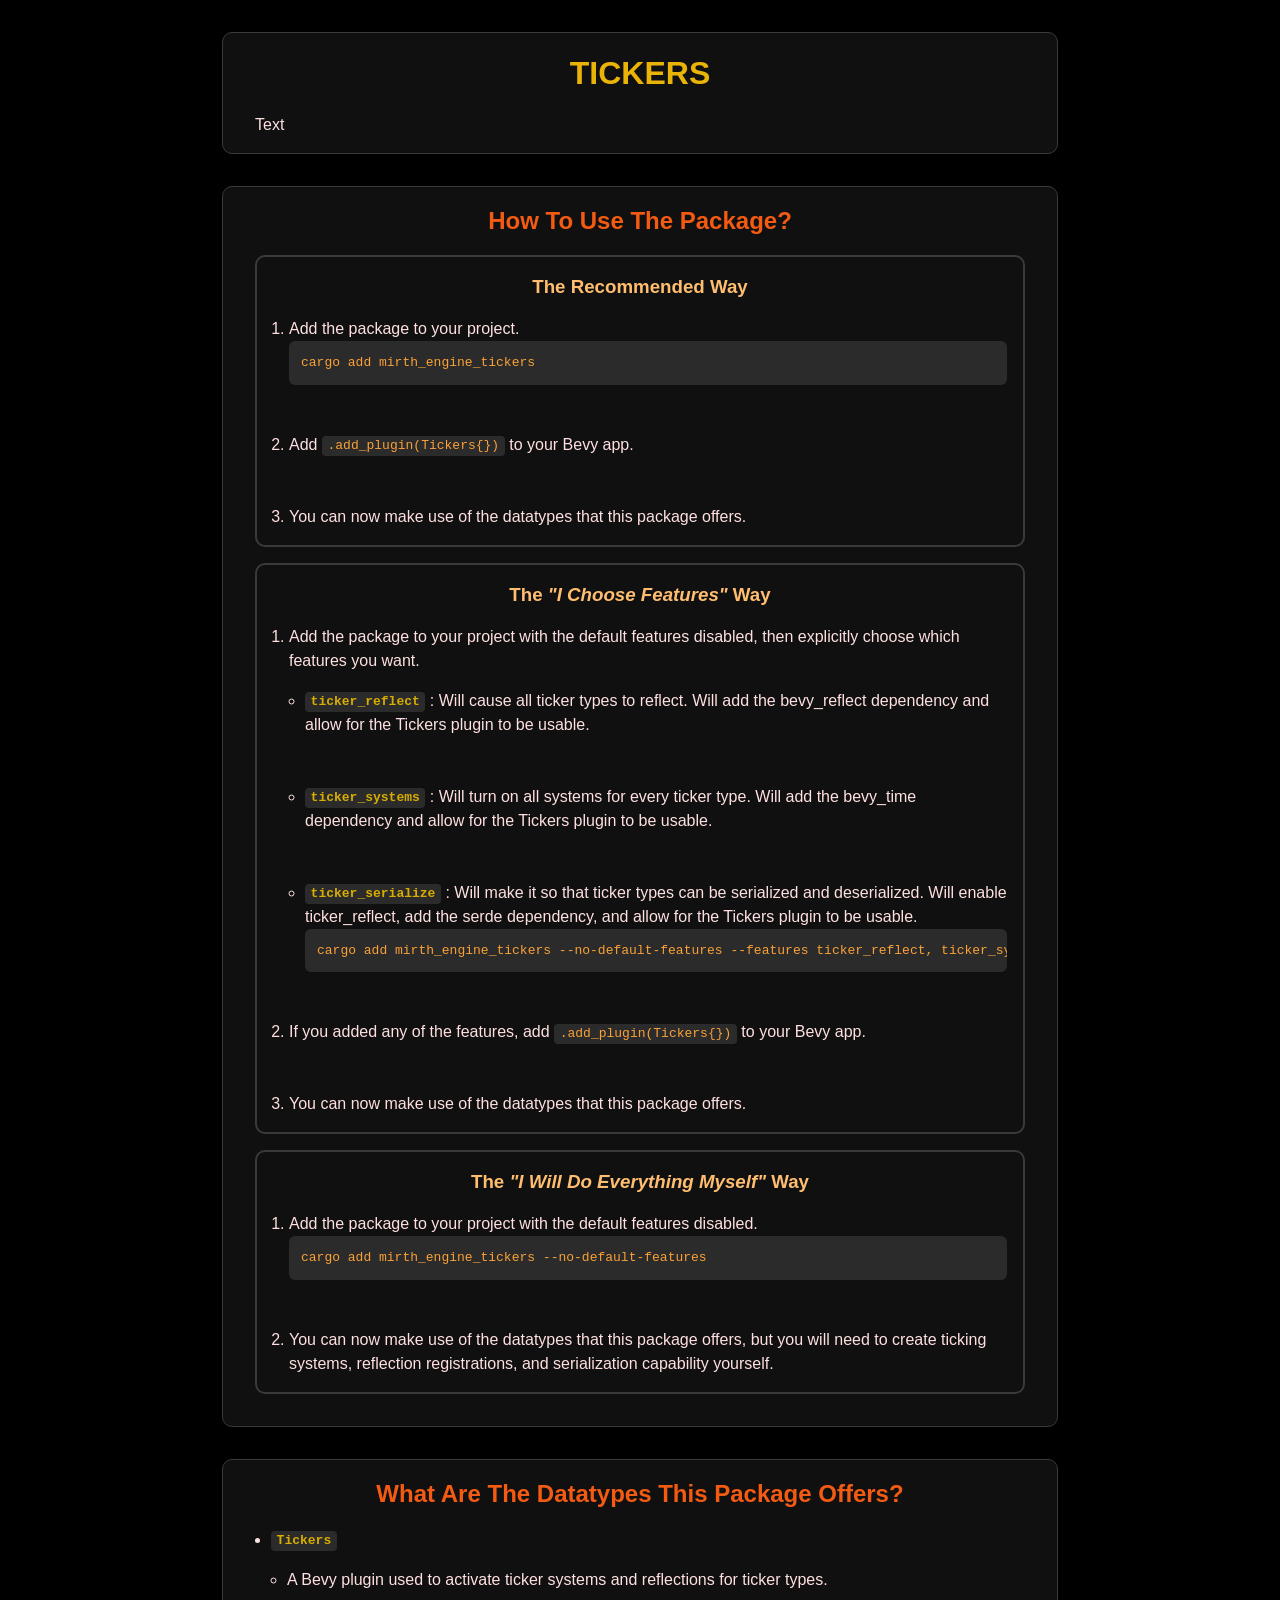
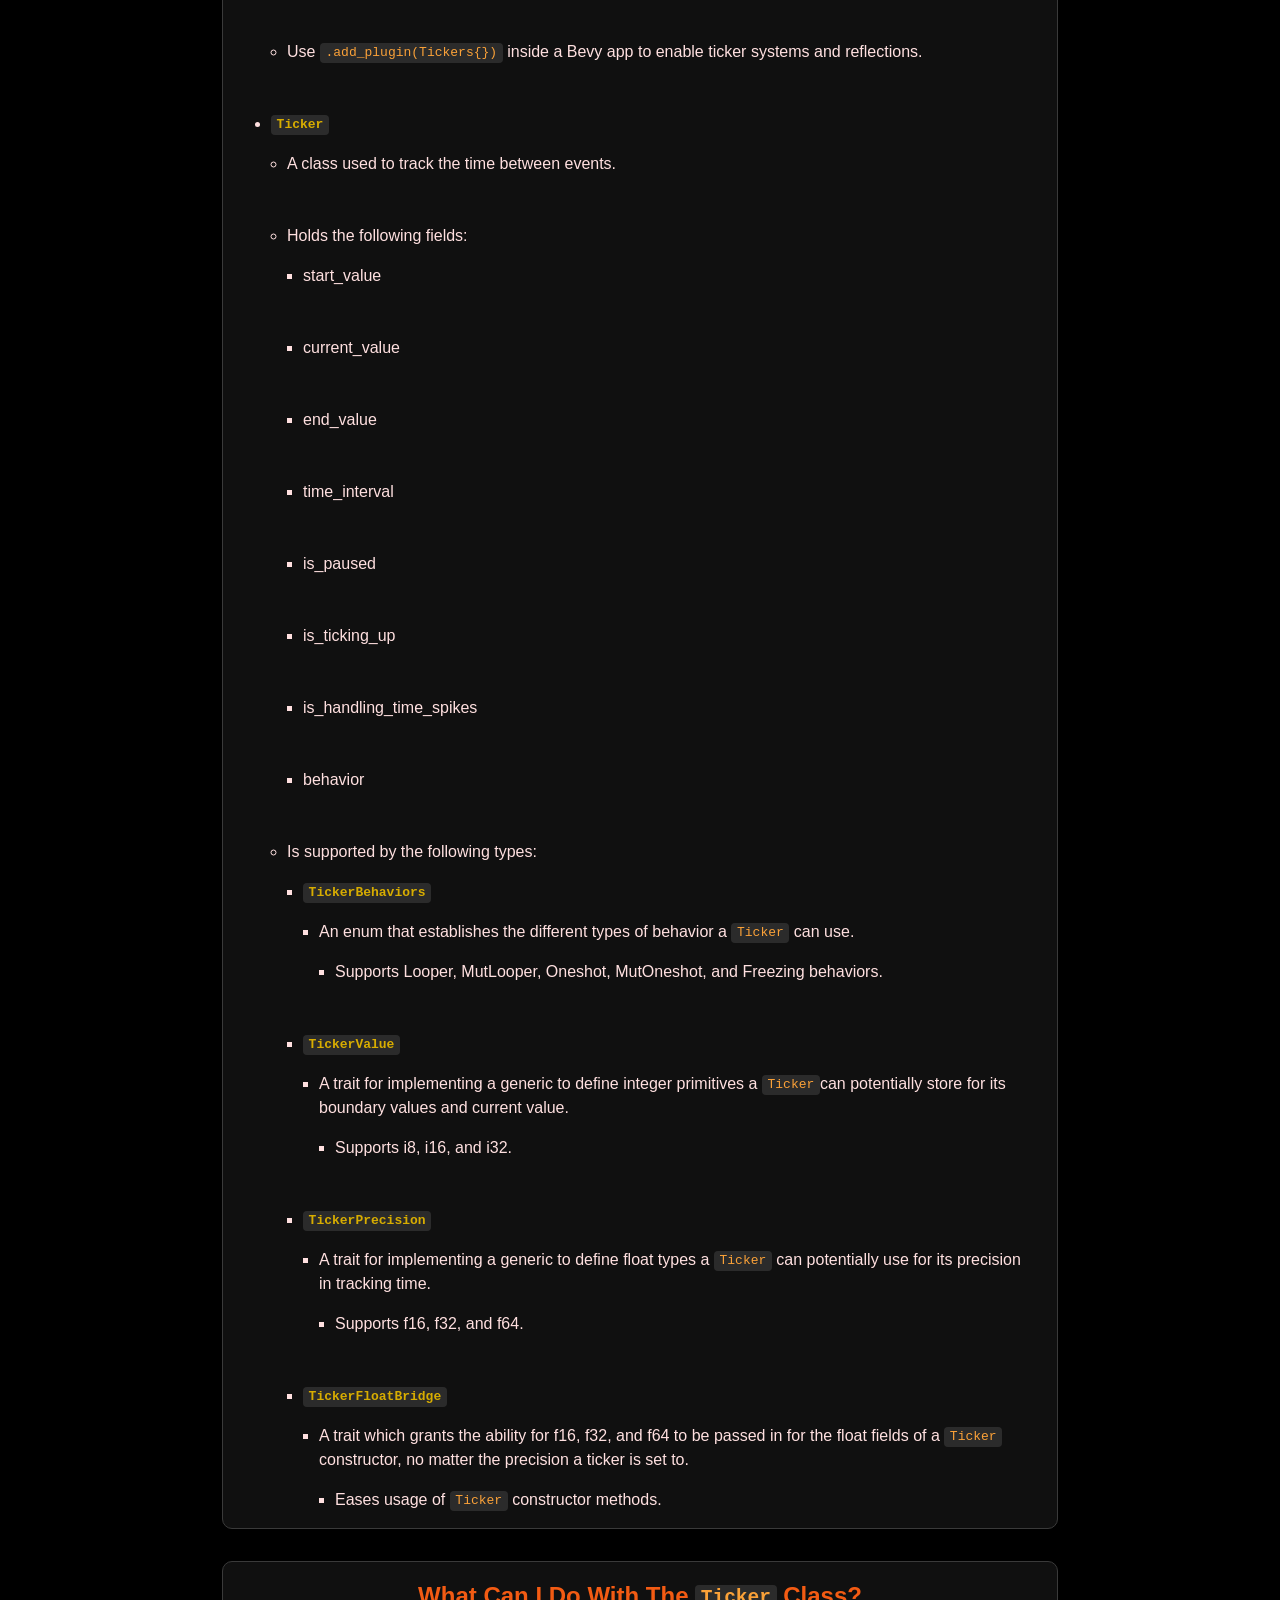
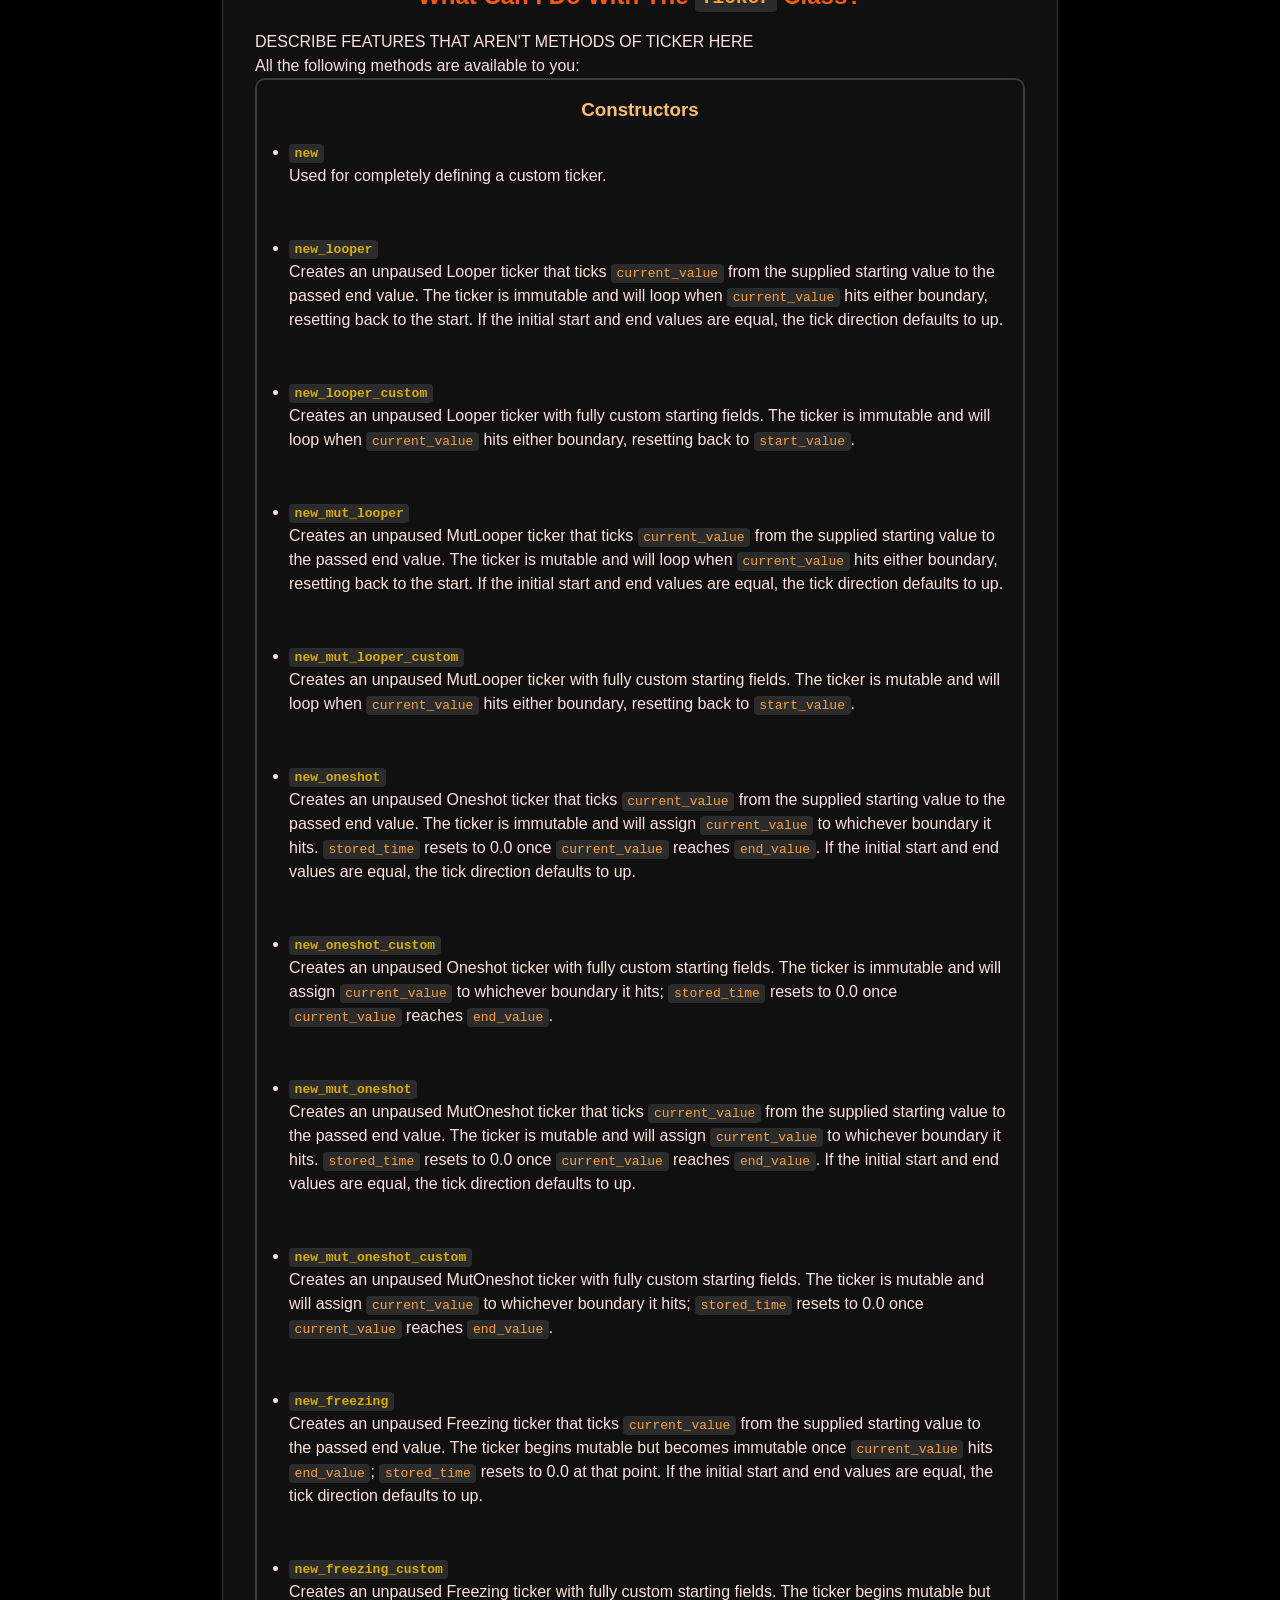
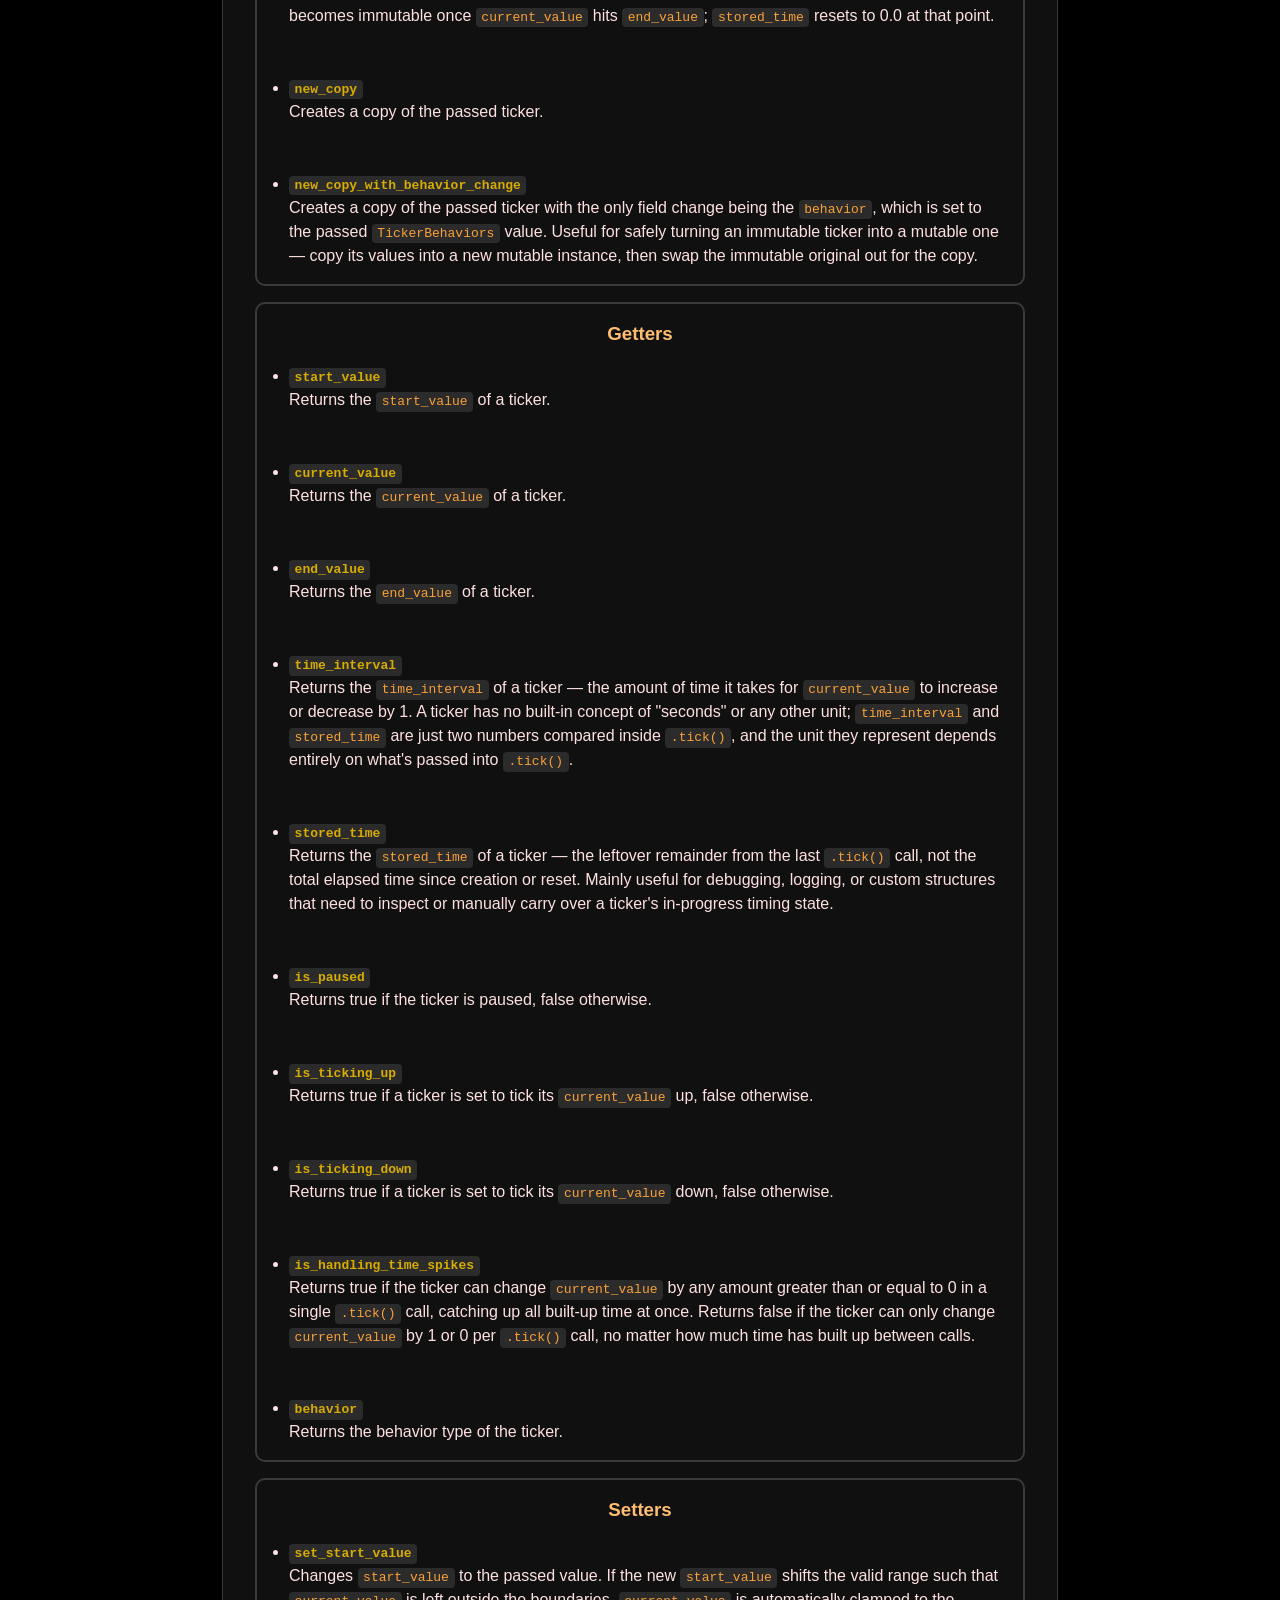
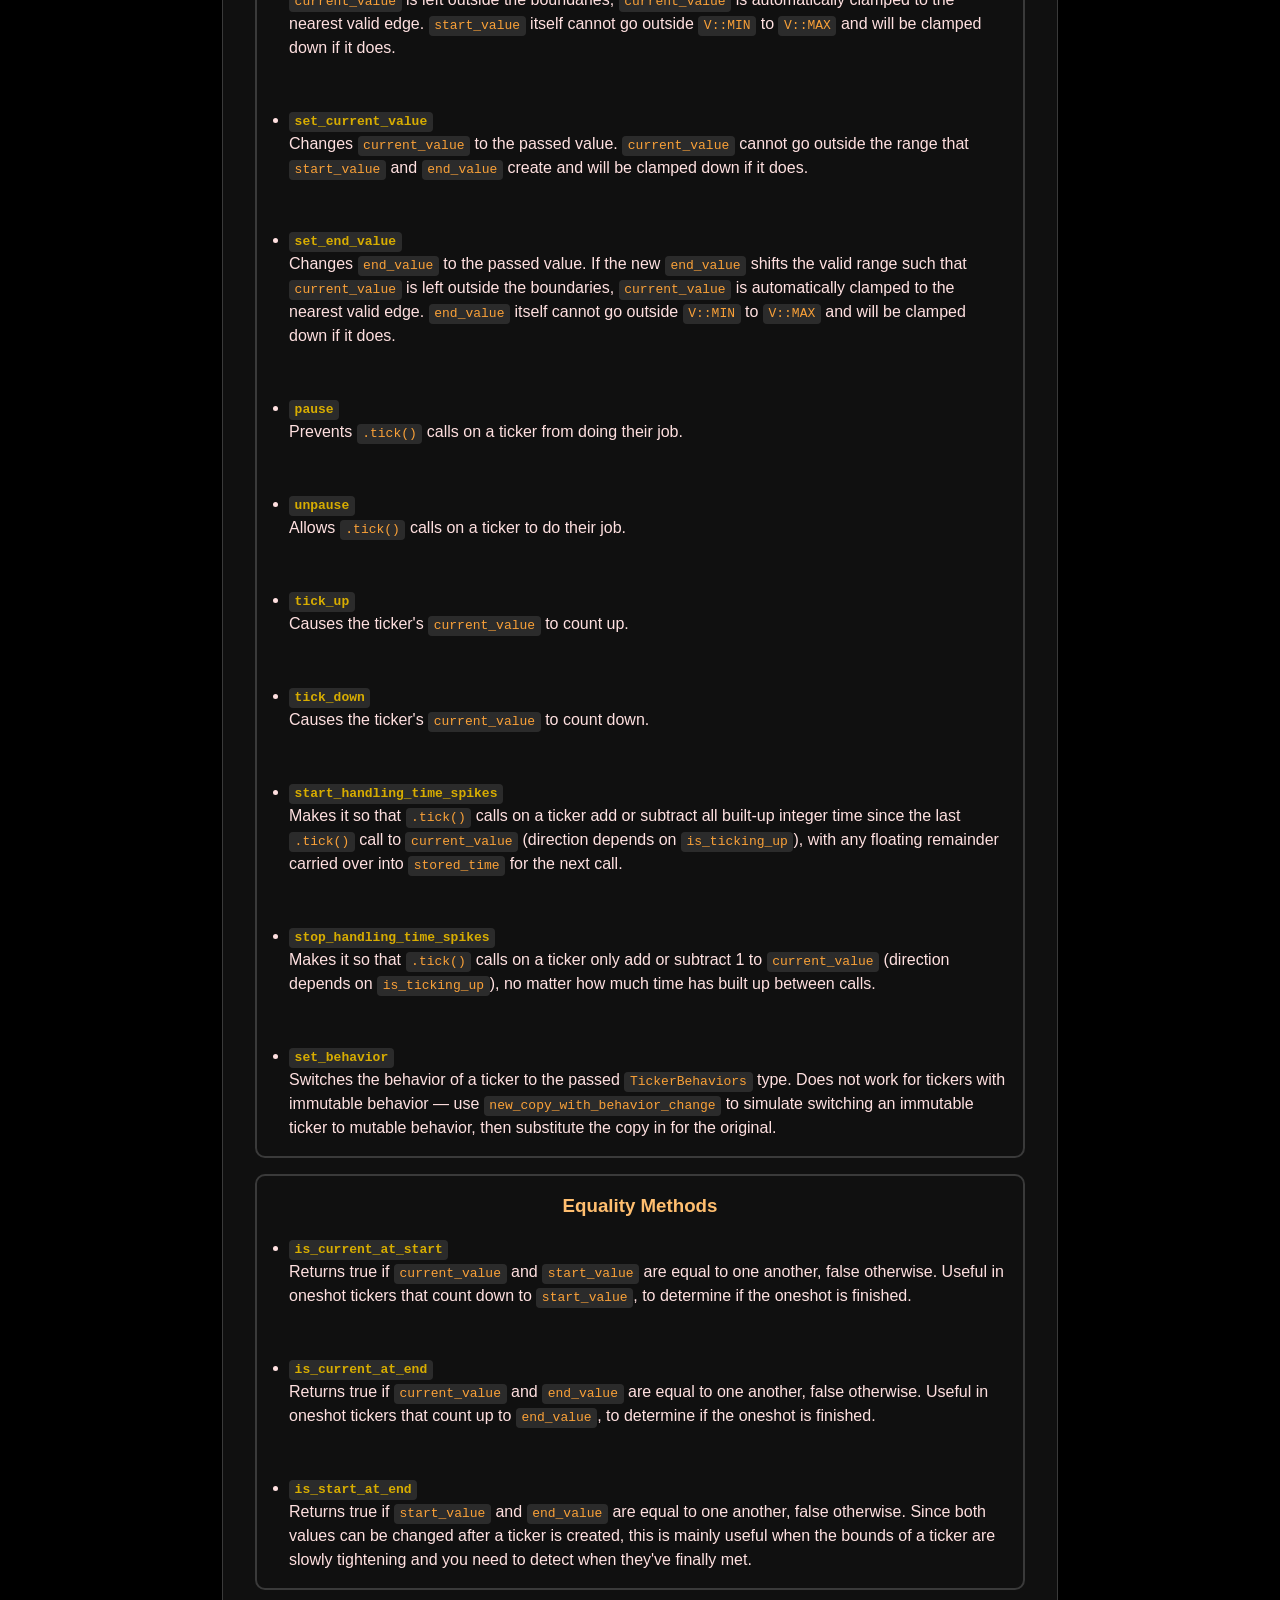
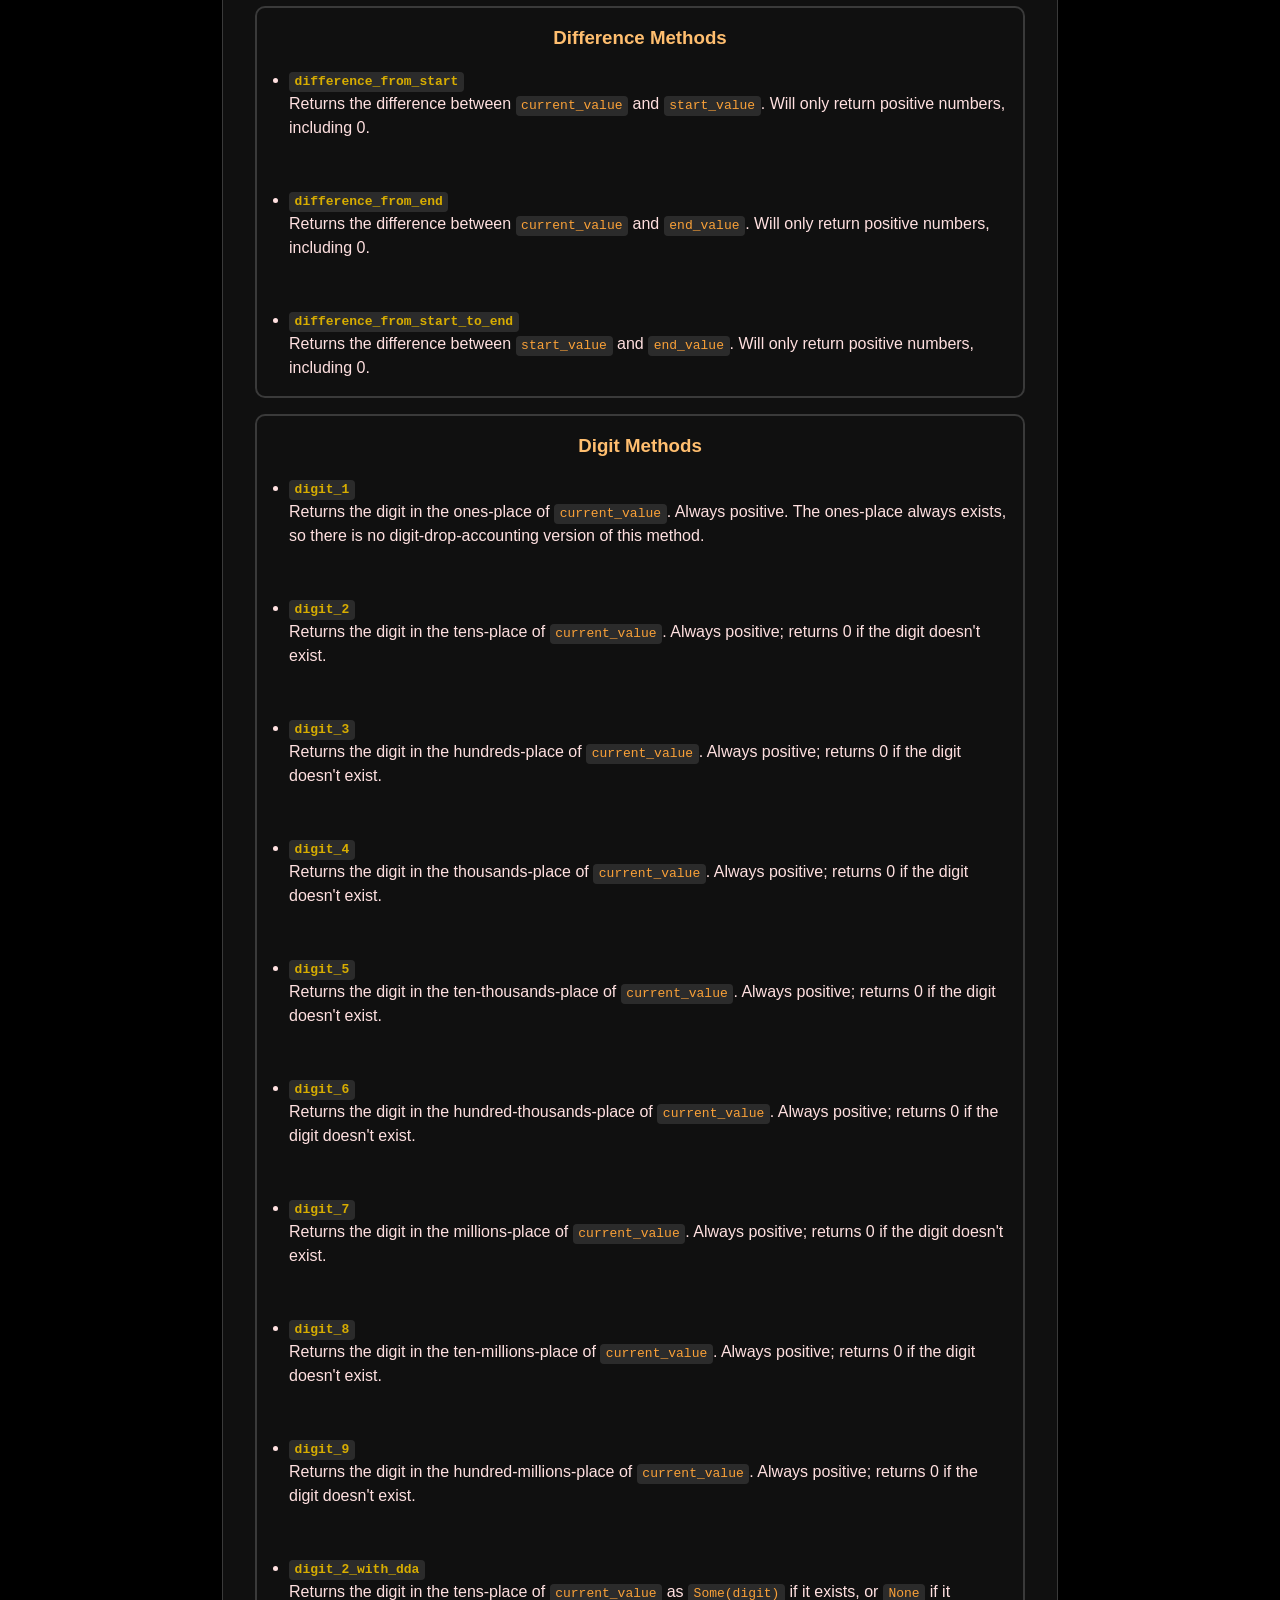
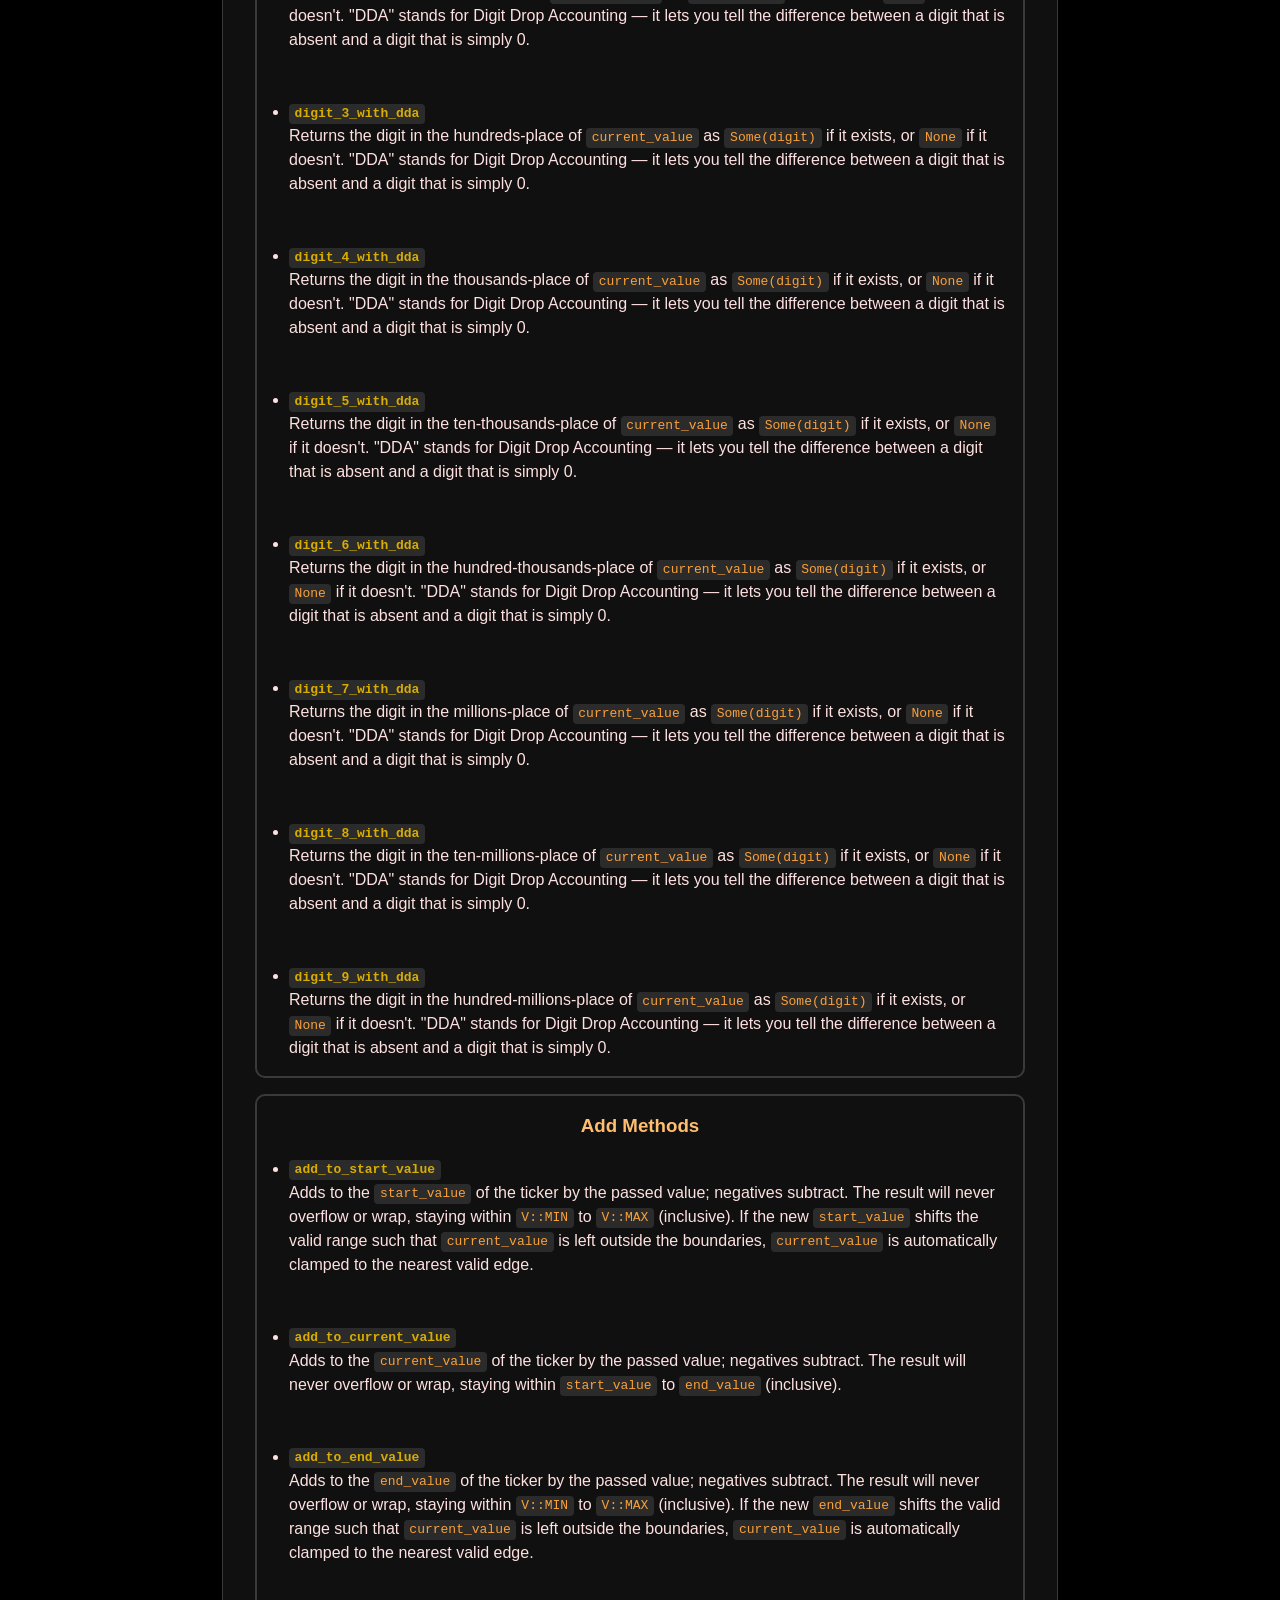
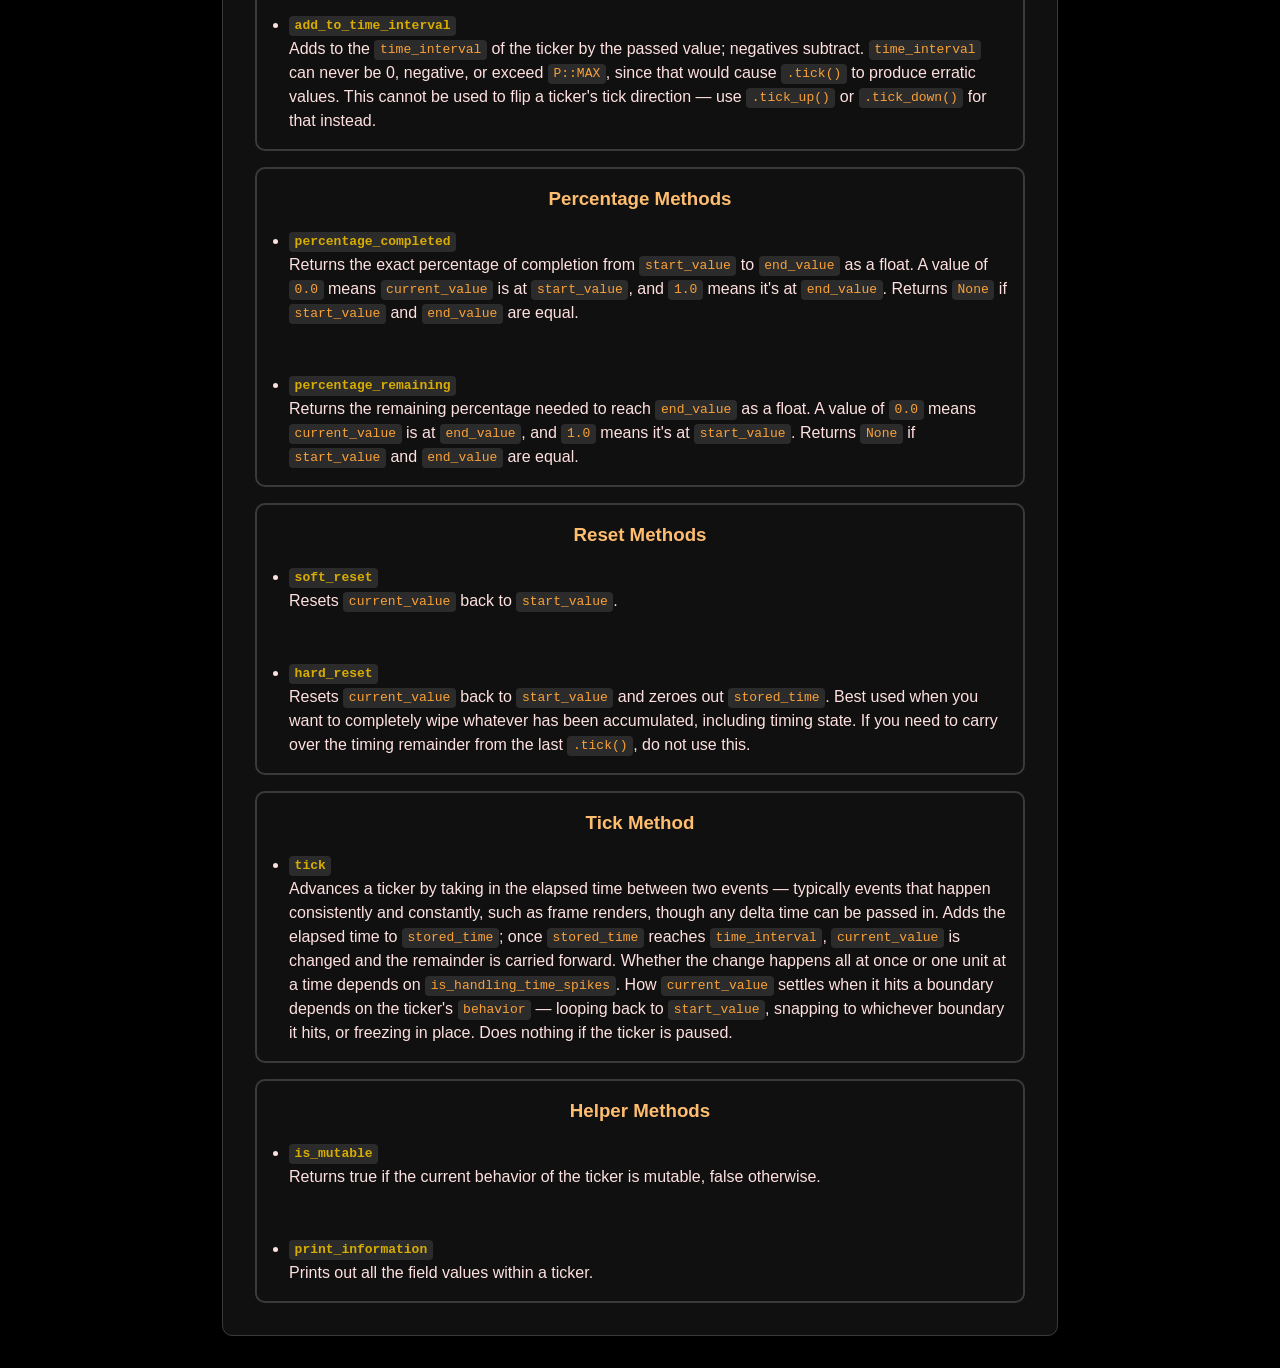
==== docs/readme.html @ 3eee2231 "README Updates" ====
<!DOCTYPE html>
<html lang="en">

    <head>
      <meta charset="UTF-8">
      <title>Tickers</title>
      <link rel="stylesheet" href="readme.css">
    </head>



    <body>

        <!-- ============================================================ -->
        <!-- INTRODUCTION                                                 -->
        <!-- ============================================================ -->
        <div class="block_1">
            <h1>TICKERS</h1>
            <p>Text</p>
        </div>


        <!-- ============================================================ -->
        <!-- HOW TO USE THE PACKAGE                                       -->
        <!-- ============================================================ -->
        <div class="block_1">
          <h2>How To Use The Package?</h2>

          <!-- The Recommended Way -->
          <div class="block_2">
              <h3>The Recommended Way</h3>
              <ol>
                  <li>Add the package to your project.
                    <pre><code>cargo add mirth_engine_tickers</code></pre>
                  </li>
                  <li>Add <code>.add_plugin(Tickers{})</code> to your Bevy app.</li>
                  <li>You can now make use of the datatypes that this package offers.</li>
              </ol>
          </div>

          <!-- The "I Choose Features" Way -->
          <div class="block_2">
              <h3>The <i>"I Choose Features"</i> Way</h3>
              <ol>
                  <li>Add the package to your project with the default features disabled, then explicitly choose which features you want.
                      <ul>
                          <li><code class="list_header">ticker_reflect</code> : Will cause all ticker types to reflect. Will add the bevy_reflect dependency and allow for the Tickers plugin to be usable.</li>
                          <li><code class="list_header">ticker_systems</code> : Will turn on all systems for every ticker type. Will add the bevy_time dependency and allow for the Tickers plugin to be usable.</li>
                          <li>
                              <code class="list_header">ticker_serialize</code> : Will make it so that ticker types can be serialized and deserialized. Will enable ticker_reflect, add the serde dependency, and allow for the Tickers plugin to be usable.
                              <pre><code>cargo add mirth_engine_tickers --no-default-features --features ticker_reflect, ticker_systems, ticker_serialize</code></pre>
                          </li>
                      </ul>
                  </li>
                  <li>If you added any of the features, add <code>.add_plugin(Tickers{})</code> to your Bevy app.</li>
                  <li>You can now make use of the datatypes that this package offers.</li>
              </ol>
          </div>

          <!-- The "I Will Do Everything Myself" Way -->
          <div class="block_2">
              <h3>The <i>"I Will Do Everything Myself"</i> Way</h3>
              <ol>
                  <li>Add the package to your project with the default features disabled.
                      <pre><code>cargo add mirth_engine_tickers --no-default-features</code></pre>
                  </li>
                  <li>You can now make use of the datatypes that this package offers, but you will need to create ticking systems, reflection registrations, and serialization capability yourself.</li>
              </ol>
          </div>

        </div>

        <!-- ============================================================ -->
        <!-- WHAT ARE THE DATATYPES THIS PACKAGE OFFERS?                  -->
        <!-- ============================================================ -->
        <div class="block_1">
          <h2>What Are The Datatypes This Package Offers?</h2>

            <ul>

              <!-- Tickers Plugin -->
              <li>
                  <code class="list_header">Tickers</code>
                  <ul>
                      <li>A Bevy plugin used to activate ticker systems and reflections for ticker types.</li>
                      <li>Use <code>.add_plugin(Tickers{})</code> inside a Bevy app to enable ticker systems and reflections.</li>
                  </ul>
              </li>

              <!-- Ticker Class -->
              <li>
                  <code class="list_header">Ticker</code>
                  <ul>
                      <li>A class used to track the time between events.</li>
                      <li>Holds the following fields:
                          <ul>
                              <li>start_value</li>
                              <li>current_value</li>
                              <li>end_value</li>
                              <li>time_interval</li>
                              <li>is_paused</li>
                              <li>is_ticking_up</li>
                              <li>is_handling_time_spikes</li>
                              <li>behavior</li>
                          </ul>
                      </li>

                      <!-- Types That Support Ticker -->
                      <li>Is supported by the following types:
                          <ul>

                              <!-- TickerBehaviors -->
                              <li>
                                  <code class="list_header">TickerBehaviors</code>
                                  <ul>
                                      <li>An enum that establishes the different types of behavior a <code>Ticker</code> can use.
                                          <ul>
                                              <li>Supports Looper, MutLooper, Oneshot, MutOneshot, and Freezing behaviors.</li>
                                          </ul>
                                      </li>
                                  </ul>
                              </li>

                              <!-- TickerValue -->
                              <li>
                                  <code class="list_header">TickerValue</code>
                                  <ul>
                                      <li>A trait for implementing a generic to define integer primitives a <code>Ticker</code>can potentially store for its boundary values and current value.
                                          <ul>
                                              <li>Supports i8, i16, and i32.</li>
                                          </ul>
                                      </li>
                                  </ul>
                              </li>

                              <!-- TickerPrecision -->
                              <li>
                                  <code class="list_header">TickerPrecision</code>
                                  <ul>
                                      <li>A trait for implementing a generic to define float types a <code>Ticker</code> can potentially use for its precision in tracking time.
                                          <ul>
                                              <li>Supports f16, f32, and f64.</li>
                                          </ul>
                                      </li>
                                  </ul>
                              </li>

                              <!-- TickerFloatBridge -->
                              <li>
                                  <code class="list_header">TickerFloatBridge</code>
                                  <ul>
                                      <li>A trait which grants the ability for f16, f32, and f64 to be passed in for the float fields of a <code>Ticker</code> constructor, no matter the precision a ticker is set to.
                                          <ul>
                                              <li>Eases usage of <code>Ticker</code> constructor methods.</li>
                                          </ul>
                                      </li>
                                  </ul>
                              </li>

                          </ul>
                      </li>
                  </ul>
              </li>
            </ul>
        </div>

        <!-- ============================================================ -->
        <!-- WHAT CAN I DO WITH THE TICKER CLASS?                         -->
        <!-- ============================================================ -->
        <div class="block_1">
            <h2>What Can I Do With The <code>Ticker</code> Class?</h2>
            
            <p>DESCRIBE FEATURES THAT AREN'T METHODS OF TICKER HERE</p>
            
            <p>All the following methods are available to you:</p>

            <!-- Constructors -->
            <div class="block_2">
                <h3>Constructors</h3>
                <ul>
                    <li><code class="list_header">new</code>
                        <p>Used for completely defining a custom ticker.</p>
                    </li>
                    <li><code class="list_header">new_looper</code>
                        <p>Creates an unpaused Looper ticker that ticks <code>current_value</code> from the supplied starting value to the passed end value. The ticker is immutable and will loop when <code>current_value</code> hits either boundary, resetting back to the start. If the initial start and end values are equal, the tick direction defaults to up.</p>
                    </li>
                    <li><code class="list_header">new_looper_custom</code>
                        <p>Creates an unpaused Looper ticker with fully custom starting fields. The ticker is immutable and will loop when <code>current_value</code> hits either boundary, resetting back to <code>start_value</code>.</p>
                    </li>
                    <li><code class="list_header">new_mut_looper</code>
                        <p>Creates an unpaused MutLooper ticker that ticks <code>current_value</code> from the supplied starting value to the passed end value. The ticker is mutable and will loop when <code>current_value</code> hits either boundary, resetting back to the start. If the initial start and end values are equal, the tick direction defaults to up.</p>
                    </li>
                    <li><code class="list_header">new_mut_looper_custom</code>
                        <p>Creates an unpaused MutLooper ticker with fully custom starting fields. The ticker is mutable and will loop when <code>current_value</code> hits either boundary, resetting back to <code>start_value</code>.</p>
                    </li>
                    <li><code class="list_header">new_oneshot</code>
                        <p>Creates an unpaused Oneshot ticker that ticks <code>current_value</code> from the supplied starting value to the passed end value. The ticker is immutable and will assign <code>current_value</code> to whichever boundary it hits. <code>stored_time</code> resets to 0.0 once <code>current_value</code> reaches <code>end_value</code>. If the initial start and end values are equal, the tick direction defaults to up.</p>
                    </li>
                    <li><code class="list_header">new_oneshot_custom</code>
                        <p>Creates an unpaused Oneshot ticker with fully custom starting fields. The ticker is immutable and will assign <code>current_value</code> to whichever boundary it hits; <code>stored_time</code> resets to 0.0 once <code>current_value</code> reaches <code>end_value</code>.</p>
                    </li>
                    <li><code class="list_header">new_mut_oneshot</code>
                        <p>Creates an unpaused MutOneshot ticker that ticks <code>current_value</code> from the supplied starting value to the passed end value. The ticker is mutable and will assign <code>current_value</code> to whichever boundary it hits. <code>stored_time</code> resets to 0.0 once <code>current_value</code> reaches <code>end_value</code>. If the initial start and end values are equal, the tick direction defaults to up.</p>
                    </li>
                    <li><code class="list_header">new_mut_oneshot_custom</code>
                        <p>Creates an unpaused MutOneshot ticker with fully custom starting fields. The ticker is mutable and will assign <code>current_value</code> to whichever boundary it hits; <code>stored_time</code> resets to 0.0 once <code>current_value</code> reaches <code>end_value</code>.</p>
                    </li>
                    <li><code class="list_header">new_freezing</code>
                        <p>Creates an unpaused Freezing ticker that ticks <code>current_value</code> from the supplied starting value to the passed end value. The ticker begins mutable but becomes immutable once <code>current_value</code> hits <code>end_value</code>; <code>stored_time</code> resets to 0.0 at that point. If the initial start and end values are equal, the tick direction defaults to up.</p>
                    </li>
                    <li><code class="list_header">new_freezing_custom</code>
                        <p>Creates an unpaused Freezing ticker with fully custom starting fields. The ticker begins mutable but becomes immutable once <code>current_value</code> hits <code>end_value</code>; <code>stored_time</code> resets to 0.0 at that point.</p>
                    </li>
                    <li><code class="list_header">new_copy</code>
                        <p>Creates a copy of the passed ticker.</p>
                    </li>
                    <li><code class="list_header">new_copy_with_behavior_change</code>
                        <p>Creates a copy of the passed ticker with the only field change being the <code>behavior</code>, which is set to the passed <code>TickerBehaviors</code> value. Useful for safely turning an immutable ticker into a mutable one — copy its values into a new mutable instance, then swap the immutable original out for the copy.</p>
                    </li>
                </ul>
            </div>

            <!-- Getters -->
            <div class="block_2">
                <h3>Getters</h3>
                <ul>
                    <li><code class="list_header">start_value</code>
                        <p>Returns the <code>start_value</code> of a ticker.</p>
                    </li>
                    <li><code class="list_header">current_value</code>
                        <p>Returns the <code>current_value</code> of a ticker.</p>
                    </li>
                    <li><code class="list_header">end_value</code>
                        <p>Returns the <code>end_value</code> of a ticker.</p>
                    </li>
                    <li><code class="list_header">time_interval</code>
                        <p>Returns the <code>time_interval</code> of a ticker — the amount of time it takes for <code>current_value</code> to increase or decrease by 1. A ticker has no built-in concept of "seconds" or any other unit; <code>time_interval</code> and <code>stored_time</code> are just two numbers compared inside <code>.tick()</code>, and the unit they represent depends entirely on what's passed into <code>.tick()</code>.</p>
                    </li>
                    <li><code class="list_header">stored_time</code>
                        <p>Returns the <code>stored_time</code> of a ticker — the leftover remainder from the last <code>.tick()</code> call, not the total elapsed time since creation or reset. Mainly useful for debugging, logging, or custom structures that need to inspect or manually carry over a ticker's in-progress timing state.</p>
                    </li>
                    <li><code class="list_header">is_paused</code>
                        <p>Returns true if the ticker is paused, false otherwise.</p>
                    </li>
                    <li><code class="list_header">is_ticking_up</code>
                        <p>Returns true if a ticker is set to tick its <code>current_value</code> up, false otherwise.</p>
                    </li>
                    <li><code class="list_header">is_ticking_down</code>
                        <p>Returns true if a ticker is set to tick its <code>current_value</code> down, false otherwise.</p>
                    </li>
                    <li><code class="list_header">is_handling_time_spikes</code>
                        <p>Returns true if the ticker can change <code>current_value</code> by any amount greater than or equal to 0 in a single <code>.tick()</code> call, catching up all built-up time at once. Returns false if the ticker can only change <code>current_value</code> by 1 or 0 per <code>.tick()</code> call, no matter how much time has built up between calls.</p>
                    </li>
                    <li><code class="list_header">behavior</code>
                        <p>Returns the behavior type of the ticker.</p>
                    </li>
                </ul>
            </div>

            <!-- Setters -->
            <div class="block_2">
                <h3>Setters</h3>
                <ul>
                    <li><code class="list_header">set_start_value</code>
                        <p>Changes <code>start_value</code> to the passed value. If the new <code>start_value</code> shifts the valid range such that <code>current_value</code> is left outside the boundaries, <code>current_value</code> is automatically clamped to the nearest valid edge. <code>start_value</code> itself cannot go outside <code>V::MIN</code> to <code>V::MAX</code> and will be clamped down if it does.</p>
                    </li>
                    <li><code class="list_header">set_current_value</code>
                        <p>Changes <code>current_value</code> to the passed value. <code>current_value</code> cannot go outside the range that <code>start_value</code> and <code>end_value</code> create and will be clamped down if it does.</p>
                    </li>
                    <li><code class="list_header">set_end_value</code>
                        <p>Changes <code>end_value</code> to the passed value. If the new <code>end_value</code> shifts the valid range such that <code>current_value</code> is left outside the boundaries, <code>current_value</code> is automatically clamped to the nearest valid edge. <code>end_value</code> itself cannot go outside <code>V::MIN</code> to <code>V::MAX</code> and will be clamped down if it does.</p>
                    </li>
                    <li><code class="list_header">pause</code>
                        <p>Prevents <code>.tick()</code> calls on a ticker from doing their job.</p>
                    </li>
                    <li><code class="list_header">unpause</code>
                        <p>Allows <code>.tick()</code> calls on a ticker to do their job.</p>
                    </li>
                    <li><code class="list_header">tick_up</code>
                        <p>Causes the ticker's <code>current_value</code> to count up.</p>
                    </li>
                    <li><code class="list_header">tick_down</code>
                        <p>Causes the ticker's <code>current_value</code> to count down.</p>
                    </li>
                    <li><code class="list_header">start_handling_time_spikes</code>
                        <p>Makes it so that <code>.tick()</code> calls on a ticker add or subtract all built-up integer time since the last <code>.tick()</code> call to <code>current_value</code> (direction depends on <code>is_ticking_up</code>), with any floating remainder carried over into <code>stored_time</code> for the next call.</p>
                    </li>
                    <li><code class="list_header">stop_handling_time_spikes</code>
                        <p>Makes it so that <code>.tick()</code> calls on a ticker only add or subtract 1 to <code>current_value</code> (direction depends on <code>is_ticking_up</code>), no matter how much time has built up between calls.</p>
                    </li>
                    <li><code class="list_header">set_behavior</code>
                        <p>Switches the behavior of a ticker to the passed <code>TickerBehaviors</code> type. Does not work for tickers with immutable behavior — use <code>new_copy_with_behavior_change</code> to simulate switching an immutable ticker to mutable behavior, then substitute the copy in for the original.</p>
                    </li>
                </ul>
            </div>

            <!-- Equality Methods -->
            <div class="block_2">
                <h3>Equality Methods</h3>
                <ul>
                    <li><code class="list_header">is_current_at_start</code>
                        <p>Returns true if <code>current_value</code> and <code>start_value</code> are equal to one another, false otherwise. Useful in oneshot tickers that count down to <code>start_value</code>, to determine if the oneshot is finished.</p>
                    </li>
                    <li><code class="list_header">is_current_at_end</code>
                        <p>Returns true if <code>current_value</code> and <code>end_value</code> are equal to one another, false otherwise. Useful in oneshot tickers that count up to <code>end_value</code>, to determine if the oneshot is finished.</p>
                    </li>
                    <li><code class="list_header">is_start_at_end</code>
                        <p>Returns true if <code>start_value</code> and <code>end_value</code> are equal to one another, false otherwise. Since both values can be changed after a ticker is created, this is mainly useful when the bounds of a ticker are slowly tightening and you need to detect when they've finally met.</p>
                    </li>
                </ul>
            </div>

            <!-- Difference Methods -->
            <div class="block_2">
                <h3>Difference Methods</h3>
                <ul>
                    <li><code class="list_header">difference_from_start</code>
                        <p>Returns the difference between <code>current_value</code> and <code>start_value</code>. Will only return positive numbers, including 0.</p>
                    </li>
                    <li><code class="list_header">difference_from_end</code>
                        <p>Returns the difference between <code>current_value</code> and <code>end_value</code>. Will only return positive numbers, including 0.</p>
                    </li>
                    <li><code class="list_header">difference_from_start_to_end</code>
                        <p>Returns the difference between <code>start_value</code> and <code>end_value</code>. Will only return positive numbers, including 0.</p>
                    </li>
                </ul>
            </div>

            <!-- Digit Methods -->
            <div class="block_2">
                <h3>Digit Methods</h3>
                <ul>
                    <li><code class="list_header">digit_1</code>
                        <p>Returns the digit in the ones-place of <code>current_value</code>. Always positive. The ones-place always exists, so there is no digit-drop-accounting version of this method.</p>
                    </li>
                    <li><code class="list_header">digit_2</code>
                        <p>Returns the digit in the tens-place of <code>current_value</code>. Always positive; returns 0 if the digit doesn't exist.</p>
                    </li>
                    <li><code class="list_header">digit_3</code>
                        <p>Returns the digit in the hundreds-place of <code>current_value</code>. Always positive; returns 0 if the digit doesn't exist.</p>
                    </li>
                    <li><code class="list_header">digit_4</code>
                        <p>Returns the digit in the thousands-place of <code>current_value</code>. Always positive; returns 0 if the digit doesn't exist.</p>
                    </li>
                    <li><code class="list_header">digit_5</code>
                        <p>Returns the digit in the ten-thousands-place of <code>current_value</code>. Always positive; returns 0 if the digit doesn't exist.</p>
                    </li>
                    <li><code class="list_header">digit_6</code>
                        <p>Returns the digit in the hundred-thousands-place of <code>current_value</code>. Always positive; returns 0 if the digit doesn't exist.</p>
                    </li>
                    <li><code class="list_header">digit_7</code>
                        <p>Returns the digit in the millions-place of <code>current_value</code>. Always positive; returns 0 if the digit doesn't exist.</p>
                    </li>
                    <li><code class="list_header">digit_8</code>
                        <p>Returns the digit in the ten-millions-place of <code>current_value</code>. Always positive; returns 0 if the digit doesn't exist.</p>
                    </li>
                    <li><code class="list_header">digit_9</code>
                        <p>Returns the digit in the hundred-millions-place of <code>current_value</code>. Always positive; returns 0 if the digit doesn't exist.</p>
                    </li>
                    <li><code class="list_header">digit_2_with_dda</code>
                        <p>Returns the digit in the tens-place of <code>current_value</code> as <code>Some(digit)</code> if it exists, or <code>None</code> if it doesn't. "DDA" stands for Digit Drop Accounting — it lets you tell the difference between a digit that is absent and a digit that is simply 0.</p>
                    </li>
                    <li><code class="list_header">digit_3_with_dda</code>
                        <p>Returns the digit in the hundreds-place of <code>current_value</code> as <code>Some(digit)</code> if it exists, or <code>None</code> if it doesn't. "DDA" stands for Digit Drop Accounting — it lets you tell the difference between a digit that is absent and a digit that is simply 0.</p>
                    </li>
                    <li><code class="list_header">digit_4_with_dda</code>
                        <p>Returns the digit in the thousands-place of <code>current_value</code> as <code>Some(digit)</code> if it exists, or <code>None</code> if it doesn't. "DDA" stands for Digit Drop Accounting — it lets you tell the difference between a digit that is absent and a digit that is simply 0.</p>
                    </li>
                    <li><code class="list_header">digit_5_with_dda</code>
                        <p>Returns the digit in the ten-thousands-place of <code>current_value</code> as <code>Some(digit)</code> if it exists, or <code>None</code> if it doesn't. "DDA" stands for Digit Drop Accounting — it lets you tell the difference between a digit that is absent and a digit that is simply 0.</p>
                    </li>
                    <li><code class="list_header">digit_6_with_dda</code>
                        <p>Returns the digit in the hundred-thousands-place of <code>current_value</code> as <code>Some(digit)</code> if it exists, or <code>None</code> if it doesn't. "DDA" stands for Digit Drop Accounting — it lets you tell the difference between a digit that is absent and a digit that is simply 0.</p>
                    </li>
                    <li><code class="list_header">digit_7_with_dda</code>
                        <p>Returns the digit in the millions-place of <code>current_value</code> as <code>Some(digit)</code> if it exists, or <code>None</code> if it doesn't. "DDA" stands for Digit Drop Accounting — it lets you tell the difference between a digit that is absent and a digit that is simply 0.</p>
                    </li>
                    <li><code class="list_header">digit_8_with_dda</code>
                        <p>Returns the digit in the ten-millions-place of <code>current_value</code> as <code>Some(digit)</code> if it exists, or <code>None</code> if it doesn't. "DDA" stands for Digit Drop Accounting — it lets you tell the difference between a digit that is absent and a digit that is simply 0.</p>
                    </li>
                    <li><code class="list_header">digit_9_with_dda</code>
                        <p>Returns the digit in the hundred-millions-place of <code>current_value</code> as <code>Some(digit)</code> if it exists, or <code>None</code> if it doesn't. "DDA" stands for Digit Drop Accounting — it lets you tell the difference between a digit that is absent and a digit that is simply 0.</p>
                    </li>
                </ul>
            </div>

            <!-- Add Methods -->
            <div class="block_2">
                <h3>Add Methods</h3>
                <ul>
                    <li><code class="list_header">add_to_start_value</code>
                        <p>Adds to the <code>start_value</code> of the ticker by the passed value; negatives subtract. The result will never overflow or wrap, staying within <code>V::MIN</code> to <code>V::MAX</code> (inclusive). If the new <code>start_value</code> shifts the valid range such that <code>current_value</code> is left outside the boundaries, <code>current_value</code> is automatically clamped to the nearest valid edge.</p>
                    </li>
                    <li><code class="list_header">add_to_current_value</code>
                        <p>Adds to the <code>current_value</code> of the ticker by the passed value; negatives subtract. The result will never overflow or wrap, staying within <code>start_value</code> to <code>end_value</code> (inclusive).</p>
                    </li>
                    <li><code class="list_header">add_to_end_value</code>
                        <p>Adds to the <code>end_value</code> of the ticker by the passed value; negatives subtract. The result will never overflow or wrap, staying within <code>V::MIN</code> to <code>V::MAX</code> (inclusive). If the new <code>end_value</code> shifts the valid range such that <code>current_value</code> is left outside the boundaries, <code>current_value</code> is automatically clamped to the nearest valid edge.</p>
                    </li>
                    <li><code class="list_header">add_to_time_interval</code>
                        <p>Adds to the <code>time_interval</code> of the ticker by the passed value; negatives subtract. <code>time_interval</code> can never be 0, negative, or exceed <code>P::MAX</code>, since that would cause <code>.tick()</code> to produce erratic values. This cannot be used to flip a ticker's tick direction — use <code>.tick_up()</code> or <code>.tick_down()</code> for that instead.</p>
                    </li>
                </ul>
            </div>

            <!-- Percentage Methods -->
            <div class="block_2">
                <h3>Percentage Methods</h3>
                <ul>
                    <li><code class="list_header">percentage_completed</code>
                        <p>Returns the exact percentage of completion from <code>start_value</code> to <code>end_value</code> as a float. A value of <code>0.0</code> means <code>current_value</code> is at <code>start_value</code>, and <code>1.0</code> means it's at <code>end_value</code>. Returns <code>None</code> if <code>start_value</code> and <code>end_value</code> are equal.</p>
                    </li>
                    <li><code class="list_header">percentage_remaining</code>
                        <p>Returns the remaining percentage needed to reach <code>end_value</code> as a float. A value of <code>0.0</code> means <code>current_value</code> is at <code>end_value</code>, and <code>1.0</code> means it's at <code>start_value</code>. Returns <code>None</code> if <code>start_value</code> and <code>end_value</code> are equal.</p>
                    </li>
                </ul>
            </div>

            <!-- Reset Methods -->
            <div class="block_2">
                <h3>Reset Methods</h3>
                <ul>
                    <li><code class="list_header">soft_reset</code>
                        <p>Resets <code>current_value</code> back to <code>start_value</code>.</p>
                    </li>
                    <li><code class="list_header">hard_reset</code>
                        <p>Resets <code>current_value</code> back to <code>start_value</code> and zeroes out <code>stored_time</code>. Best used when you want to completely wipe whatever has been accumulated, including timing state. If you need to carry over the timing remainder from the last <code>.tick()</code>, do not use this.</p>
                    </li>
                </ul>
            </div>

            <!-- Tick Method -->
            <div class="block_2">
                <h3>Tick Method</h3>
                <ul>
                    <li><code class="list_header">tick</code>
                        <p>Advances a ticker by taking in the elapsed time between two events — typically events that happen consistently and constantly, such as frame renders, though any delta time can be passed in. Adds the elapsed time to <code>stored_time</code>; once <code>stored_time</code> reaches <code>time_interval</code>, <code>current_value</code> is changed and the remainder is carried forward. Whether the change happens all at once or one unit at a time depends on <code>is_handling_time_spikes</code>. How <code>current_value</code> settles when it hits a boundary depends on the ticker's <code>behavior</code> — looping back to <code>start_value</code>, snapping to whichever boundary it hits, or freezing in place. Does nothing if the ticker is paused.</p>
                    </li>
                </ul>
            </div>

            <!-- Helper Methods -->
            <div class="block_2">
                <h3>Helper Methods</h3>
                <ul>
                    <li><code class="list_header">is_mutable</code>
                        <p>Returns true if the current behavior of the ticker is mutable, false otherwise.</p>
                    </li>
                    <li><code class="list_header">print_information</code>
                        <p>Prints out all the field values within a ticker.</p>
                    </li>
                </ul>
            </div>

        </div>
    </body>
</html>
---- docs/readme.css ----
* {
    padding: 0;
    margin: 0 auto;
}

/* ================================================================ */
/* BASE PAGE STYLES                                                 */
/* ================================================================ */
body {
    background-color: #000000;
    color: #FFE0E0;
    font-family: sans-serif;
    line-height: 1.5;
    max-width: 900px;
}



/* ================================================================ */
/* HEADINGS                                                         */
/* ================================================================ */
h1, h2, h3, h4, h5, h6 {
    text-align: center;
    margin-bottom: 1rem;
}

h1 {
    color: #EAB308;
}

h2 {
    color: #F35B13;
}

h3 {
    color: #FFBE6F;
}

h4 {
    color: #FFFFFF;
}



/* ================================================================ */
/* BLOCKS (Used to group headings with their related content.)      */
/* ================================================================ */
.block_1 {
    background-color: #101010;
    margin: 2rem;
    padding-top: 1rem;
    padding-bottom: 1rem;
    padding-left: 2rem;
    padding-right: 2rem;
    border: 1px solid #3a3a3a;
    border-radius: 10px;
}

.block_2 {
    margin-bottom: 1rem;
    padding: 1rem;
    border: 2px solid #3a3a3a;
    border-radius: 10px;
}

.block_3 {
    margin-bottom: 1rem;
    padding: 1rem;
    border: 2px solid #3a3a3a;
    border-radius: 10px;
}

.block_4 {
    margin-bottom: 1rem;
    padding: 1rem;
    border: 2px solid #3a3a3a;
    border-radius: 10px;
}



/* ================================================================ */
/* CODE + COMMAND BLOCKS                                            */
/* ================================================================ */
code {
    background-color: #2b2b2b;
    color: #faa138;
    padding: 0.15rem 0.35rem;
    border-radius: 4px;
    font-family: monospace;
}

pre {
    background-color: #2b2b2b;
    padding: 0.75rem;
    border-radius: 6px;
    overflow-x: auto;
}

/* Avoid double-styling code blocks nested inside <pre> */
pre code {
    background: none;
    padding: 0;
}



/* ================================================================ */
/* LISTS                                                            */
/* ================================================================ */
ul, ol {
    padding-left: 1rem;
}

li {
    margin-top: 1rem;
    margin-bottom: 3rem;
}

li:last-child {
    margin-bottom: 0;
}

.list_header {
    font-weight: bold;
    color: #d8ad00;
    margin-bottom: 0.5rem;
}
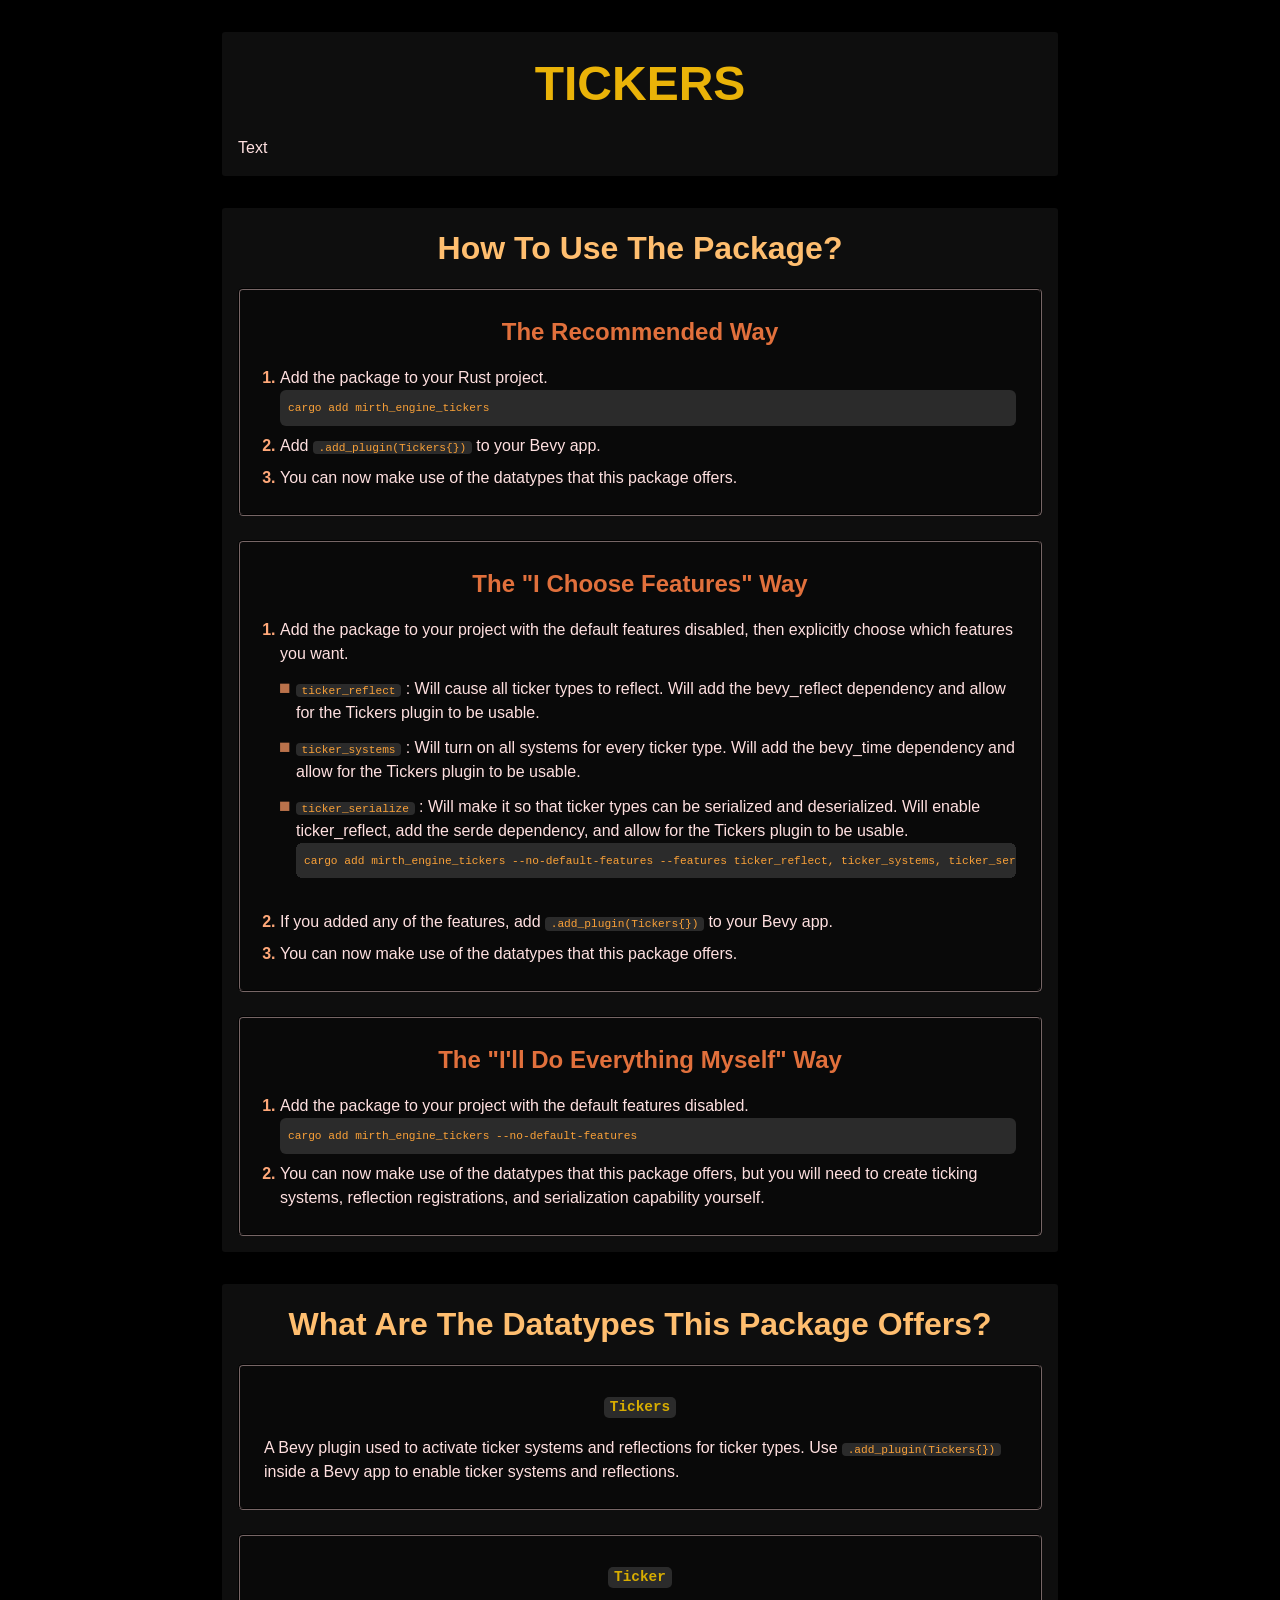
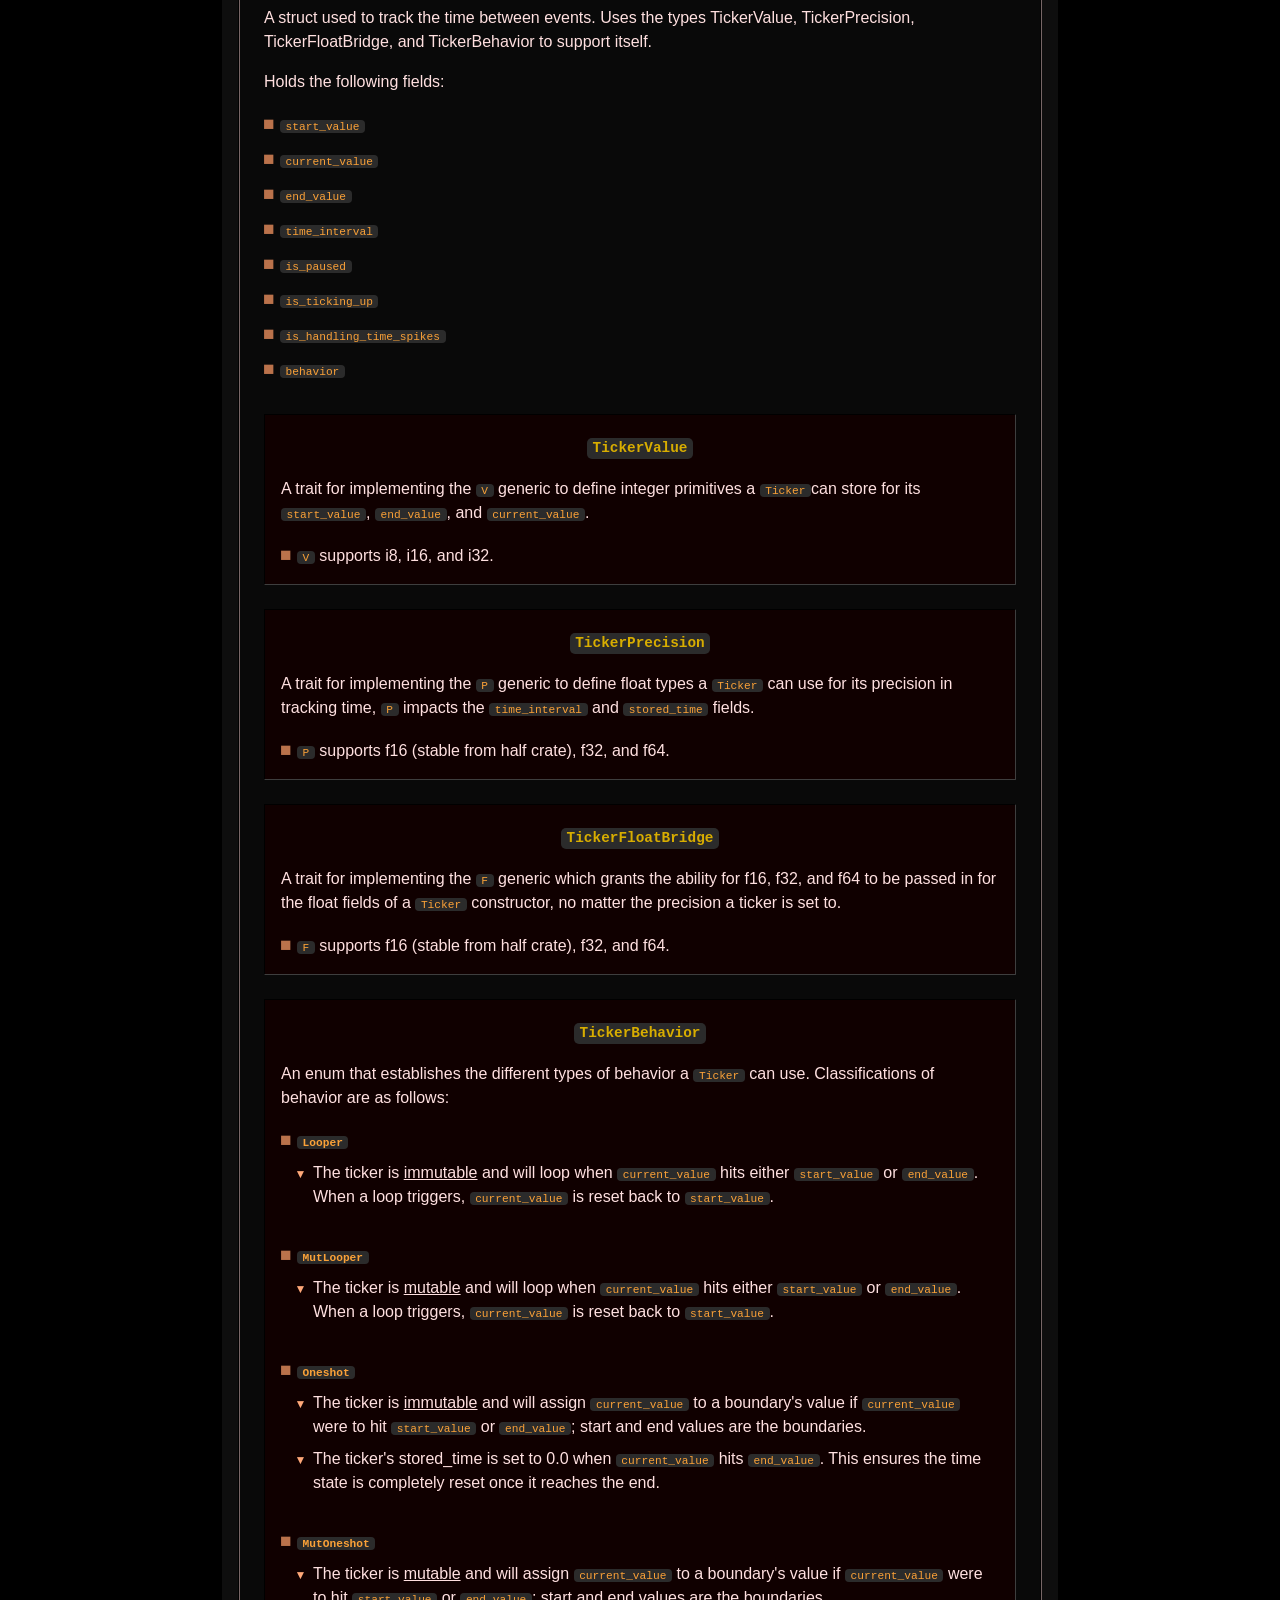
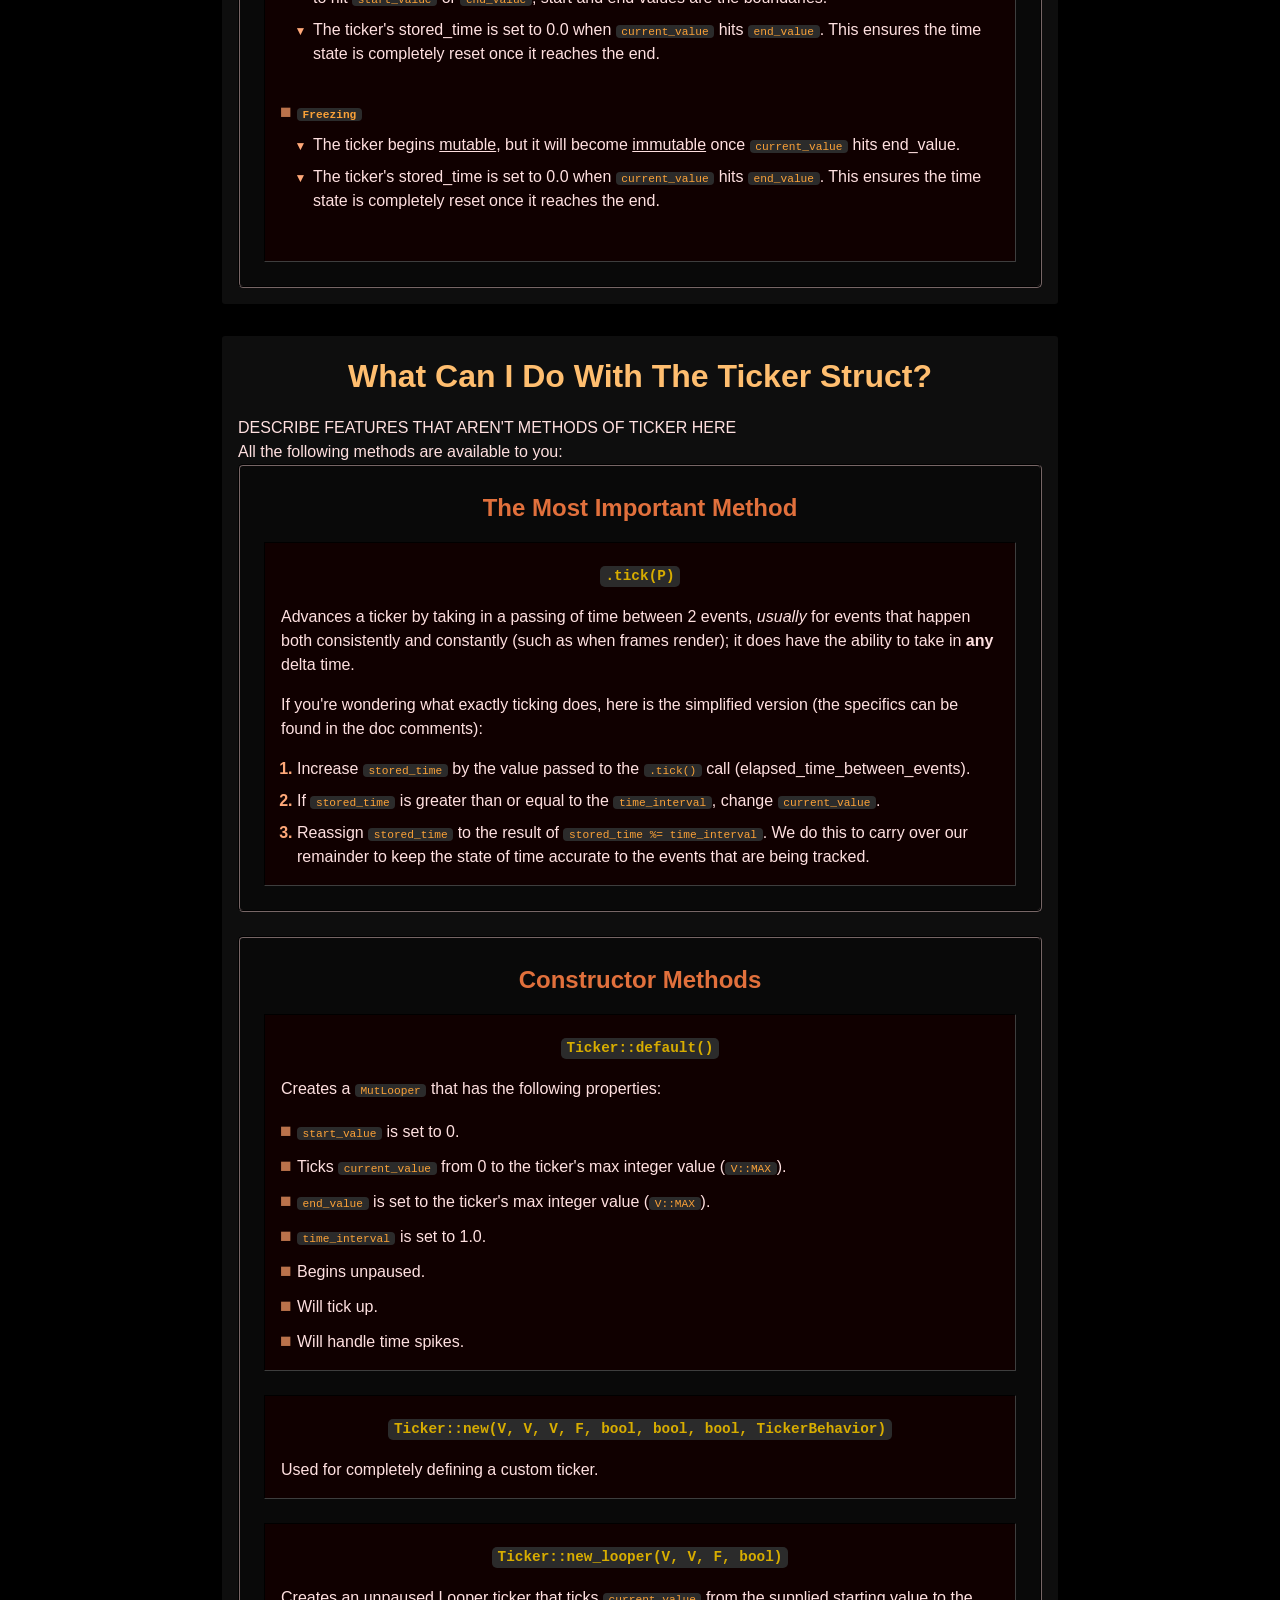
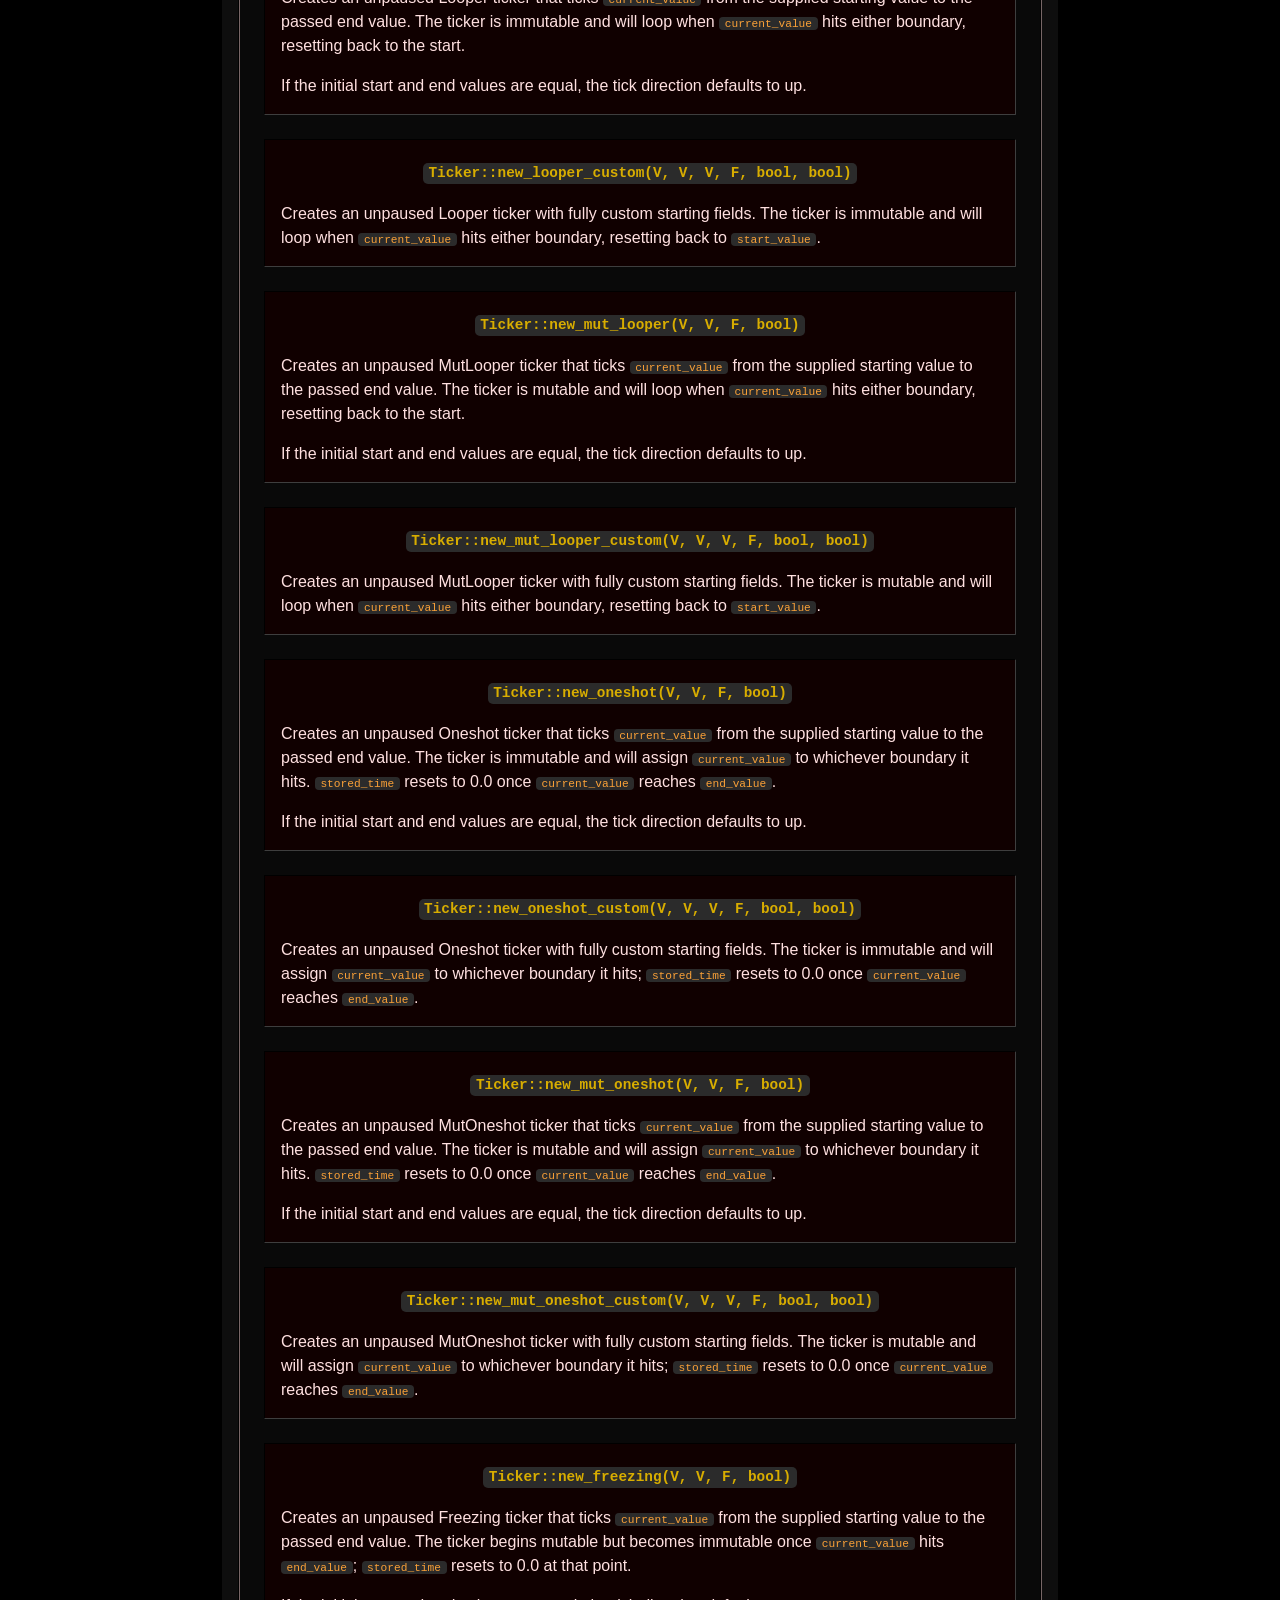
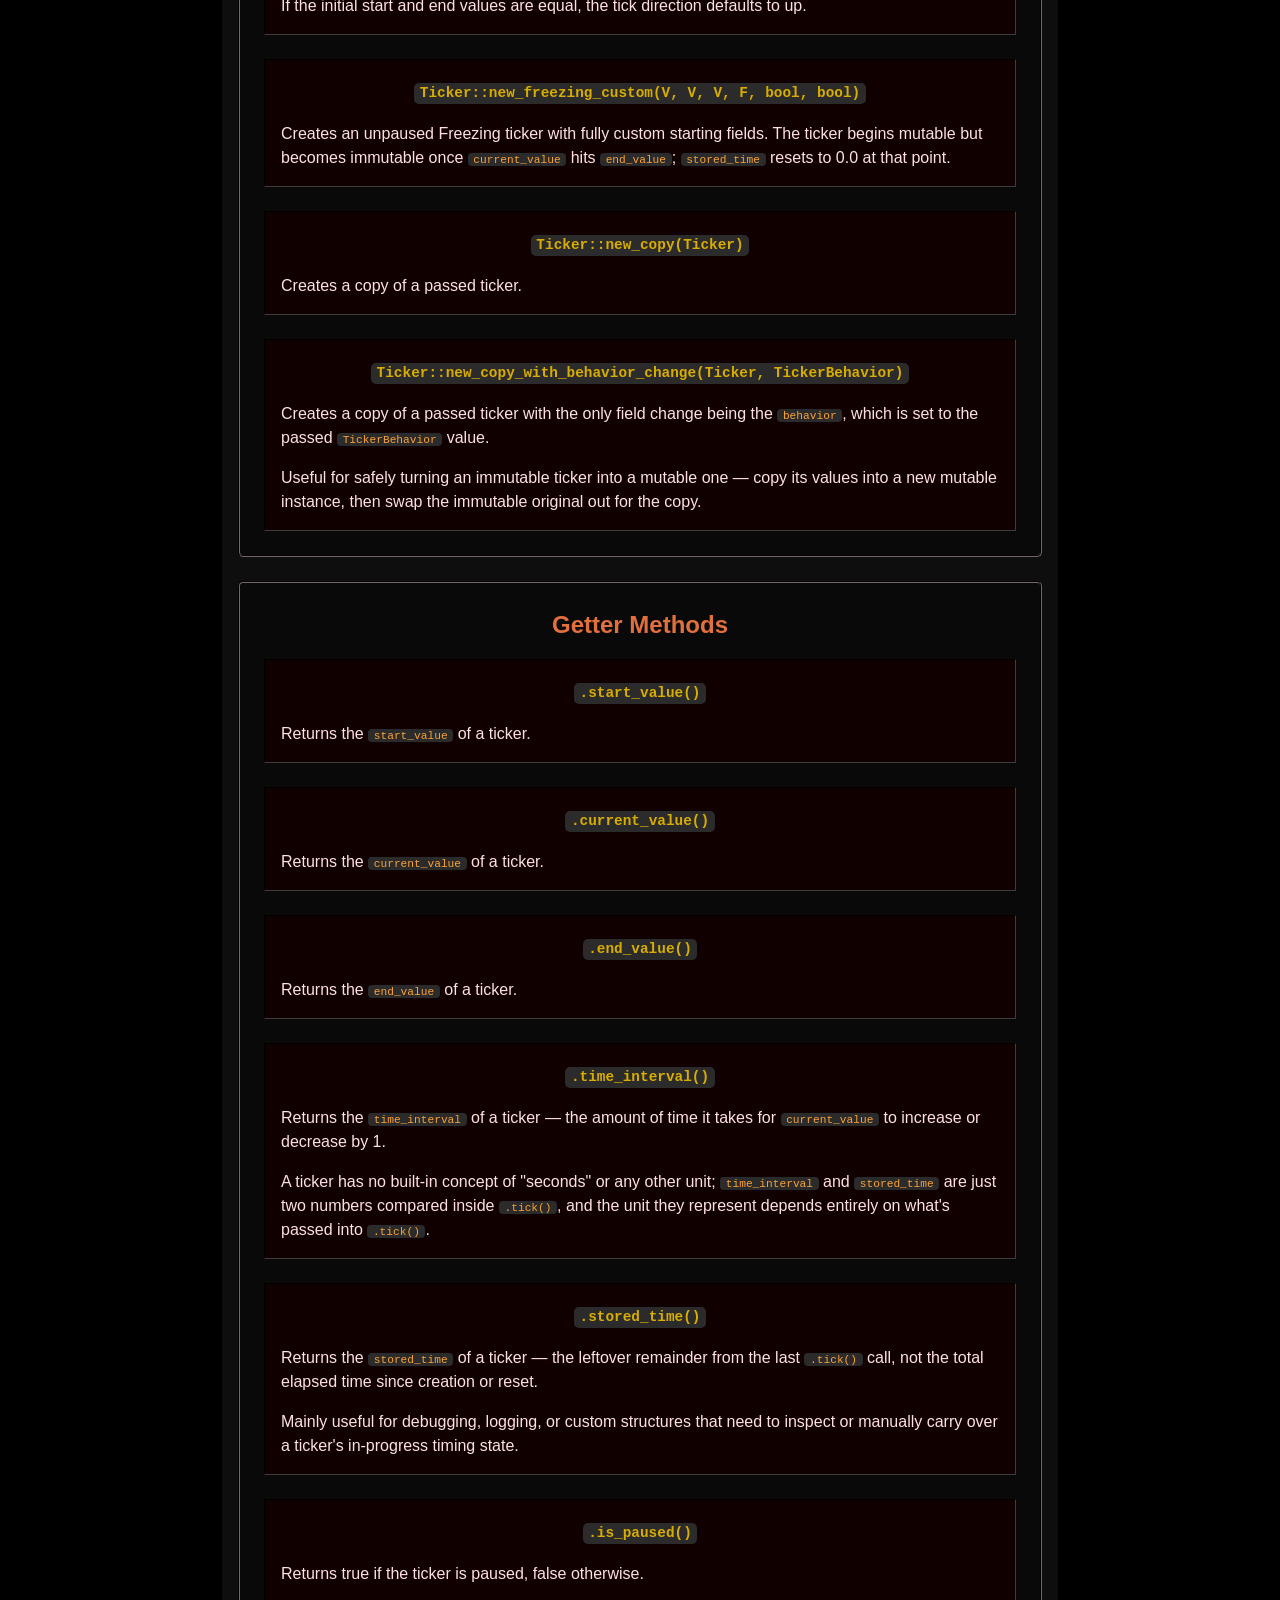
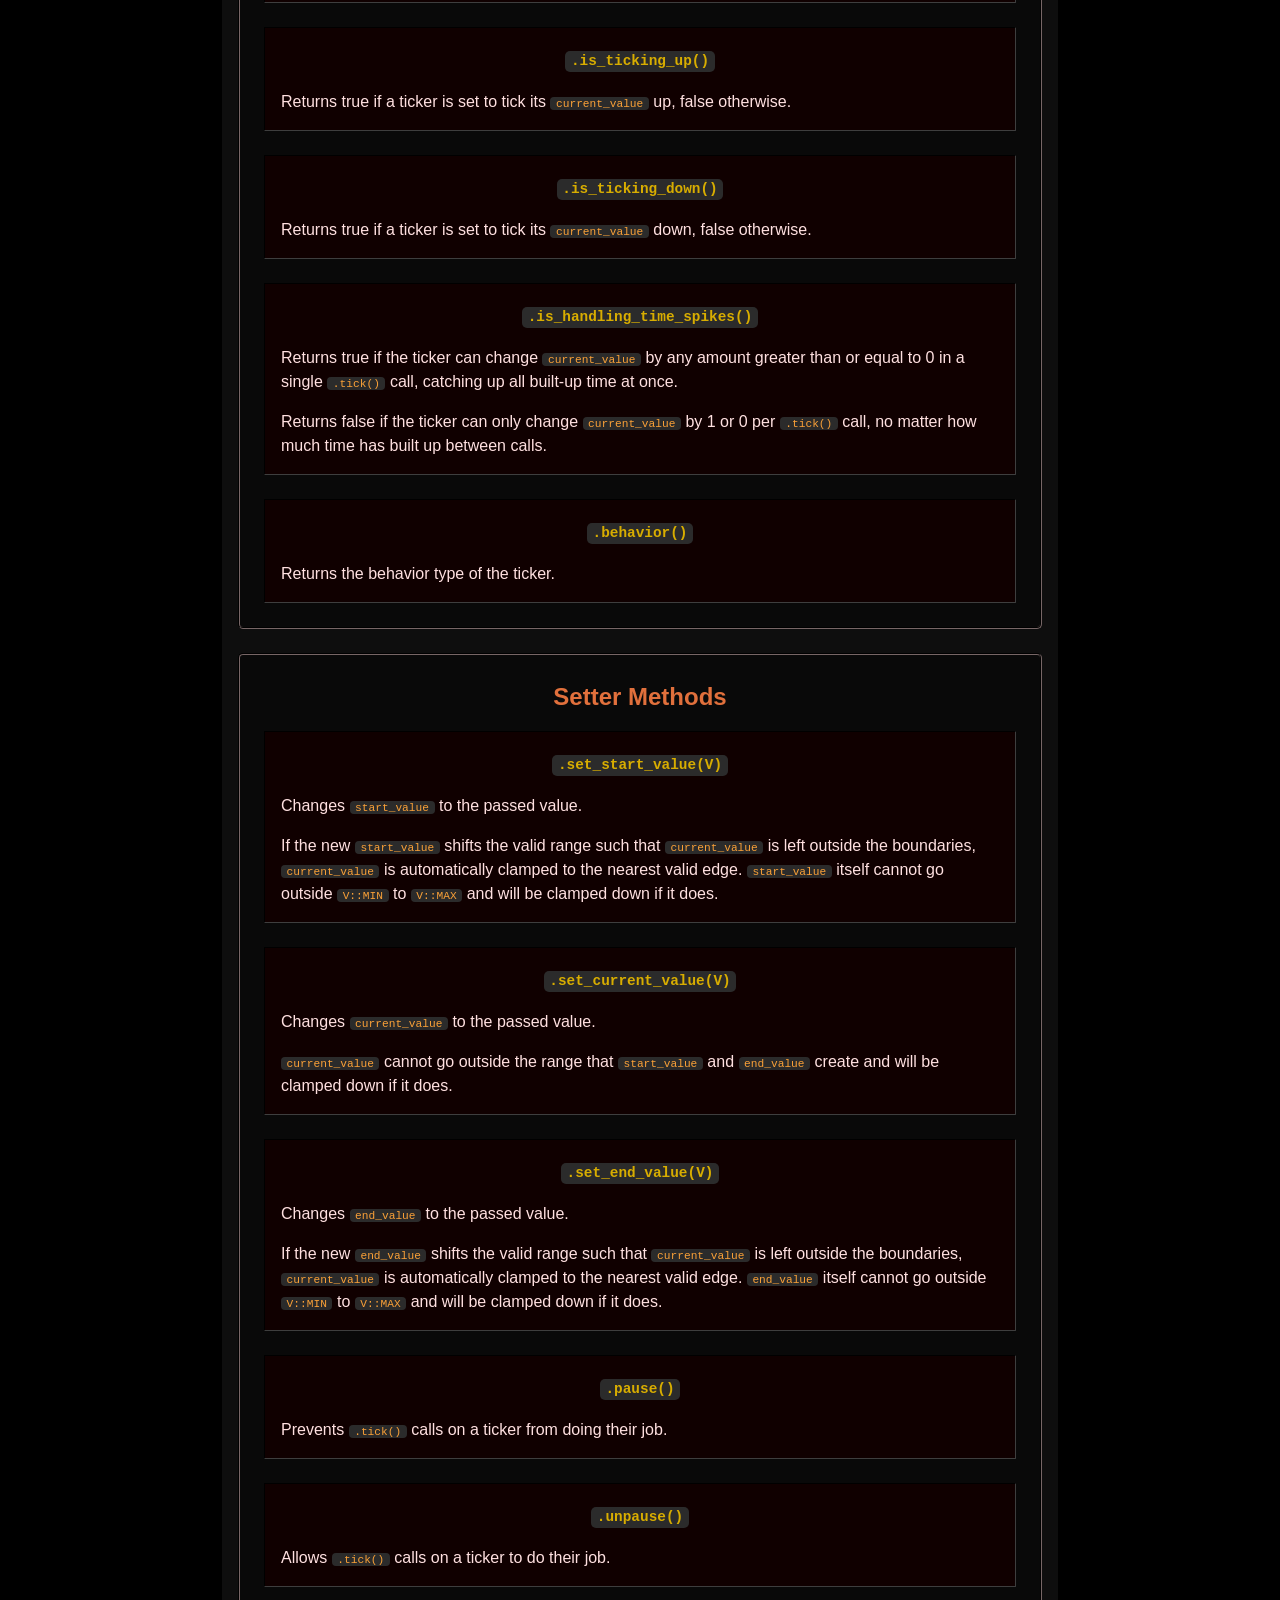
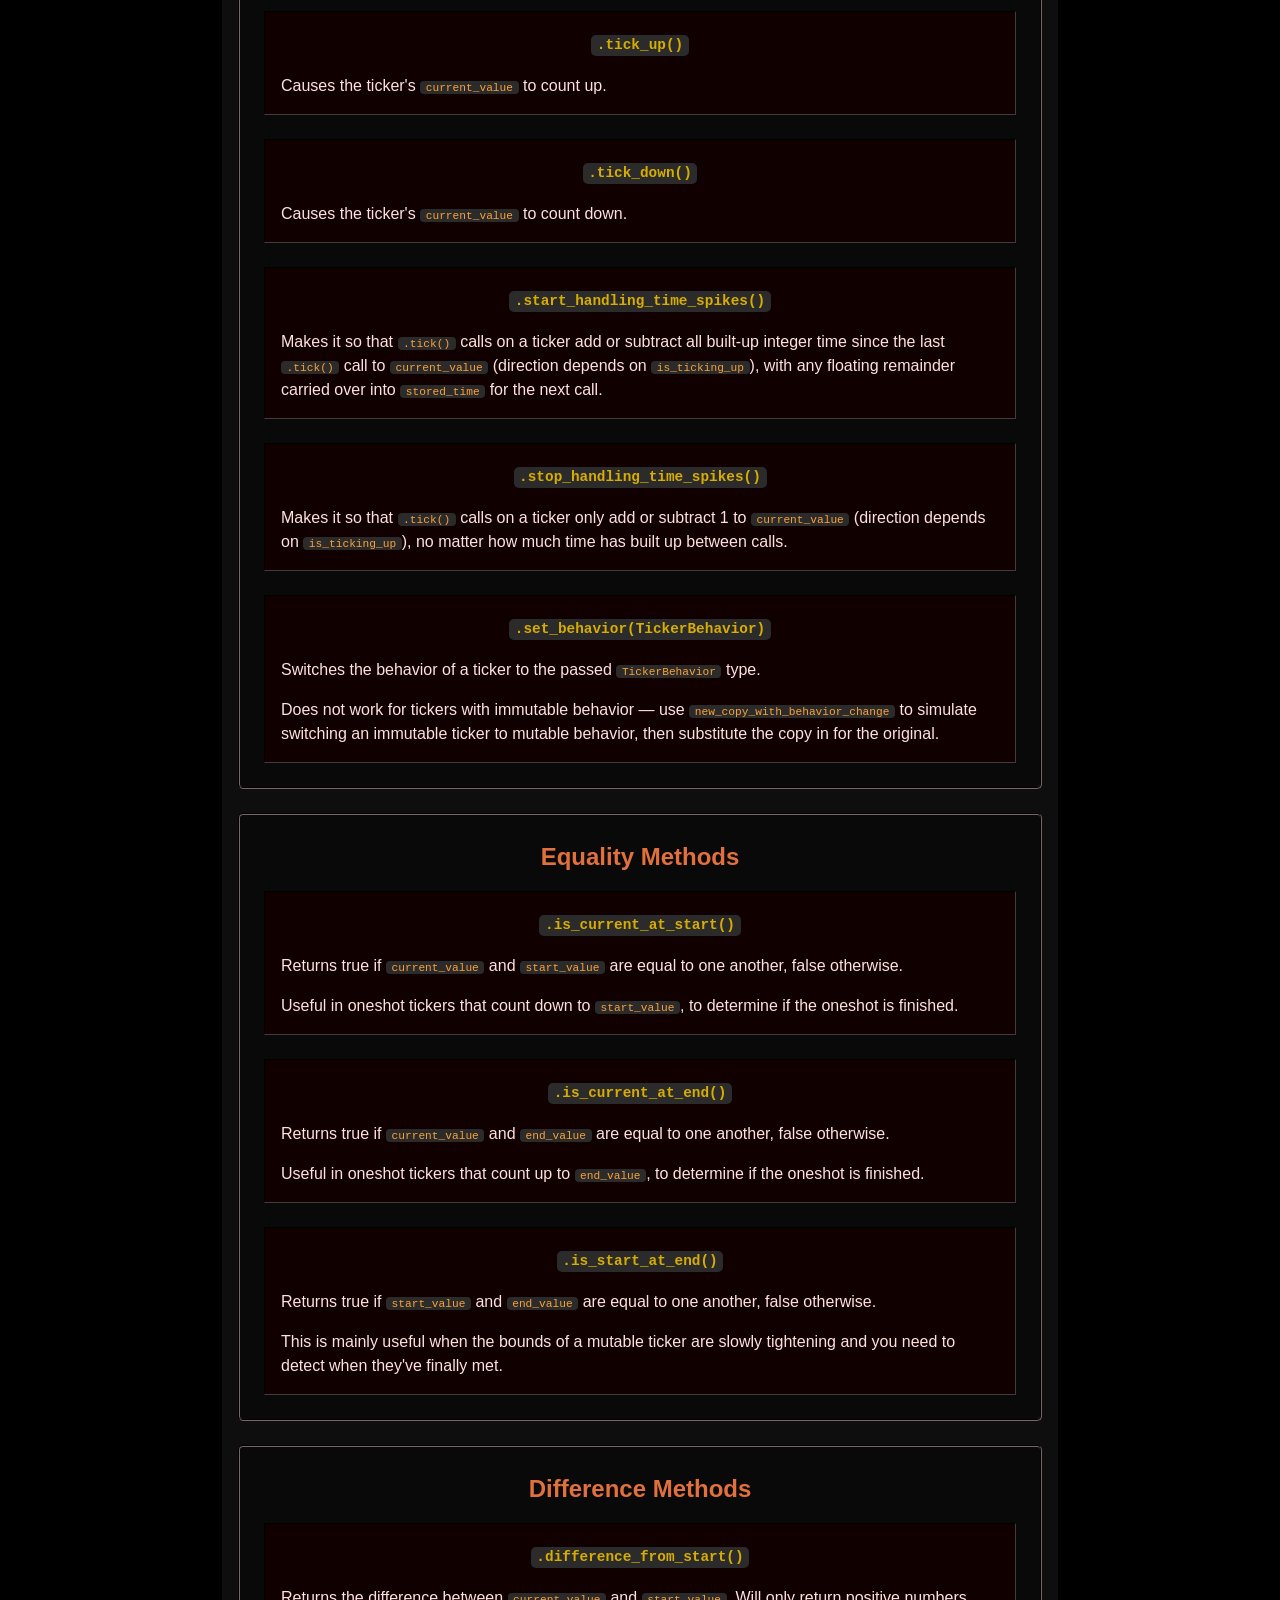
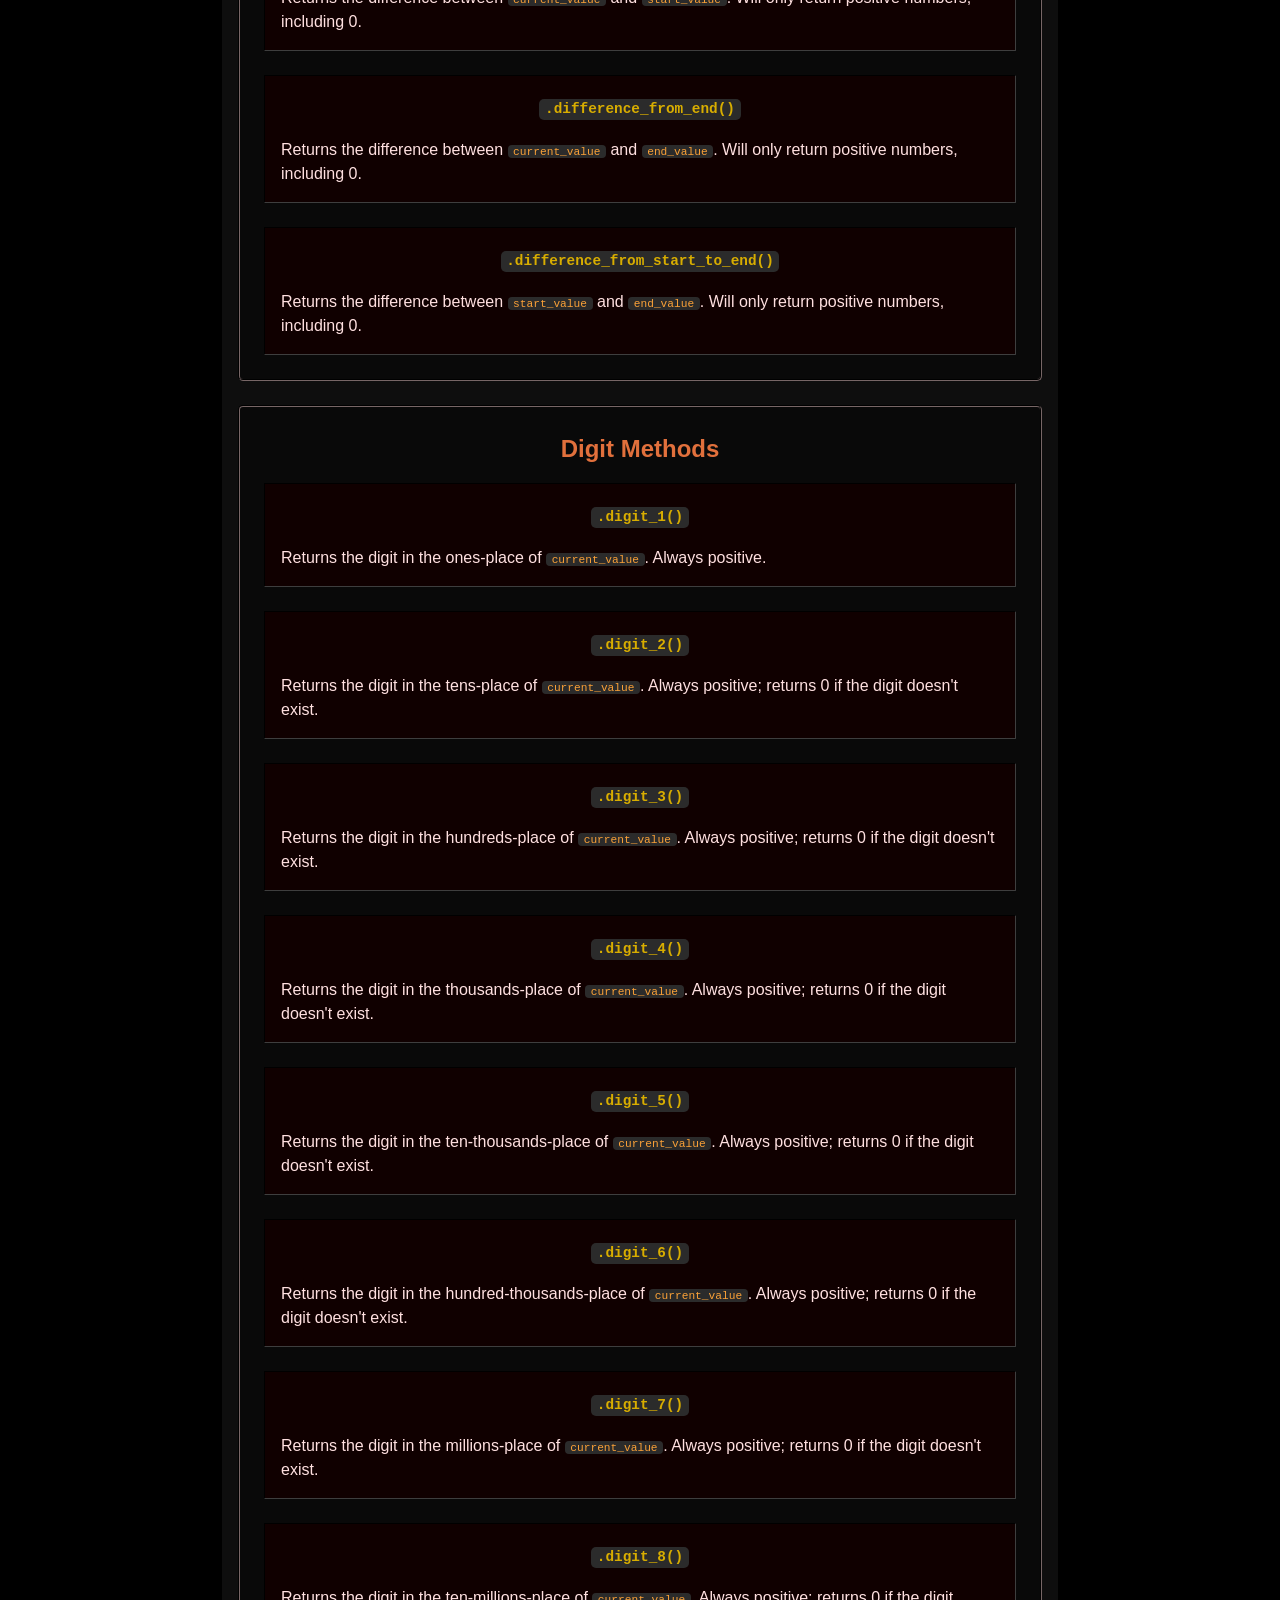
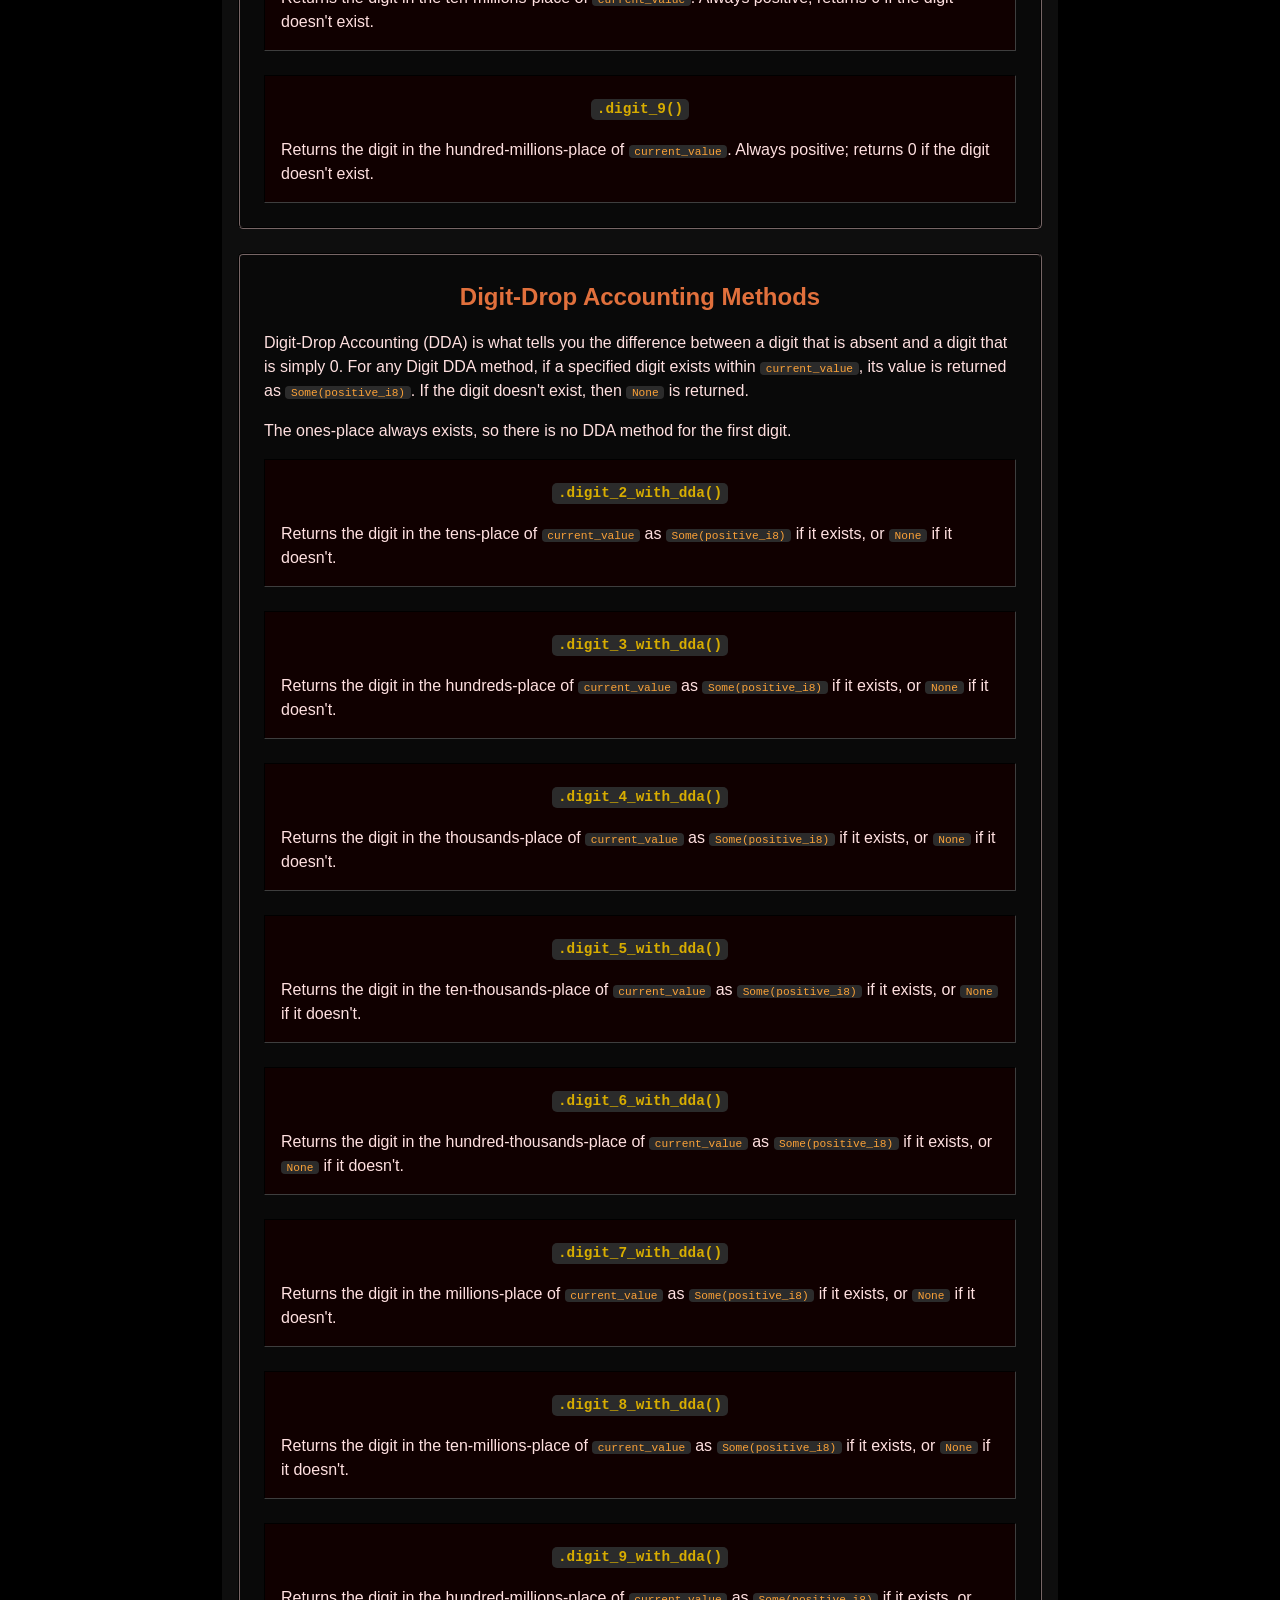
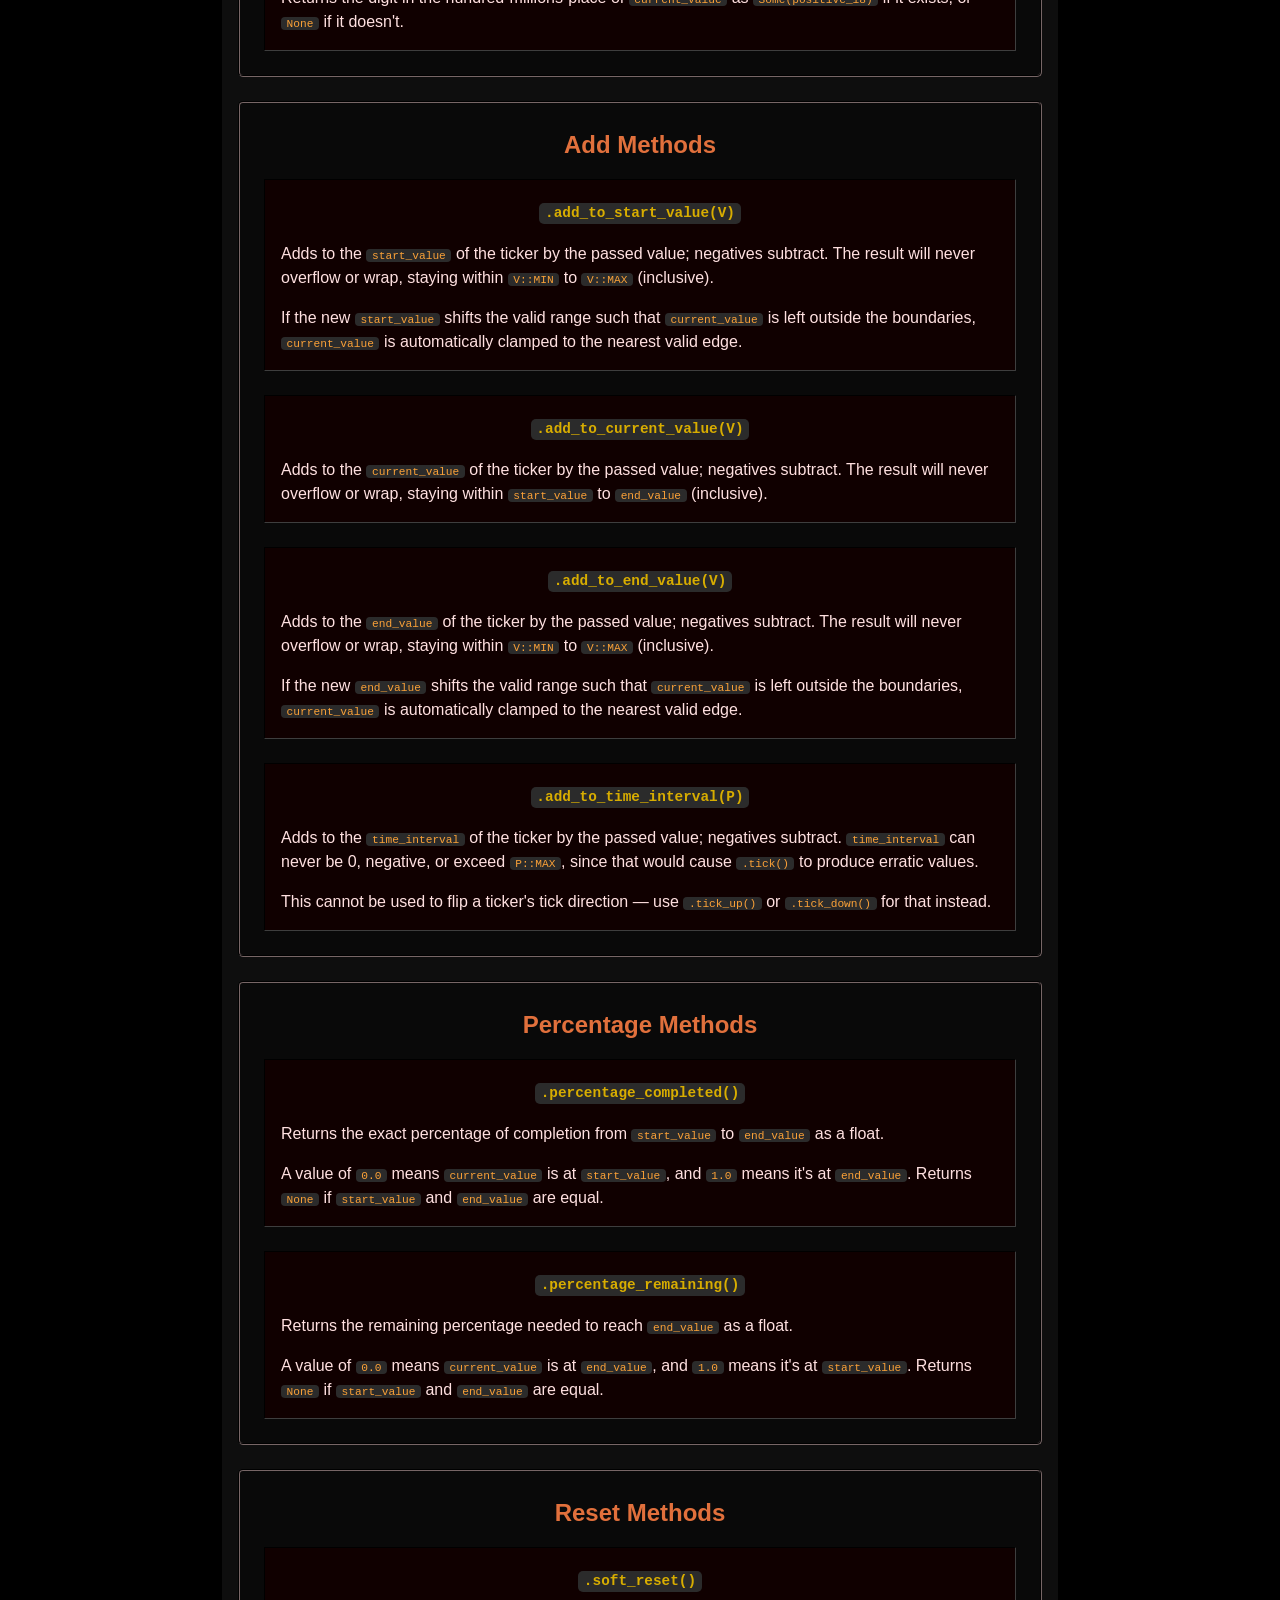
==== commit 7ee960c9: "More README Updates" ====
--- a/docs/readme.html
+++ b/docs/readme.html
@@ -30,7 +30,7 @@
           <div class="block_2">
               <h3>The Recommended Way</h3>
               <ol>
-                  <li>Add the package to your project.
+                  <li>Add the package to your Rust project.
                     <pre><code>cargo add mirth_engine_tickers</code></pre>
                   </li>
                   <li>Add <code>.add_plugin(Tickers{})</code> to your Bevy app.</li>
@@ -40,7 +40,7 @@
 
           <!-- The "I Choose Features" Way -->
           <div class="block_2">
-              <h3>The <i>"I Choose Features"</i> Way</h3>
+              <h3>The "I Choose Features" Way</h3>
               <ol>
                   <li>Add the package to your project with the default features disabled, then explicitly choose which features you want.
                       <ul>
@@ -57,9 +57,9 @@
               </ol>
           </div>
 
-          <!-- The "I Will Do Everything Myself" Way -->
+          <!-- The "I'll Do Everything Myself" Way -->
           <div class="block_2">
-              <h3>The <i>"I Will Do Everything Myself"</i> Way</h3>
+              <h3>The "I'll Do Everything Myself" Way</h3>
               <ol>
                   <li>Add the package to your project with the default features disabled.
                       <pre><code>cargo add mirth_engine_tickers --no-default-features</code></pre>
@@ -74,382 +74,484 @@
         <!-- WHAT ARE THE DATATYPES THIS PACKAGE OFFERS?                  -->
         <!-- ============================================================ -->
         <div class="block_1">
-          <h2>What Are The Datatypes This Package Offers?</h2>
-
-            <ul>
-
-              <!-- Tickers Plugin -->
-              <li>
-                  <code class="list_header">Tickers</code>
-                  <ul>
-                      <li>A Bevy plugin used to activate ticker systems and reflections for ticker types.</li>
-                      <li>Use <code>.add_plugin(Tickers{})</code> inside a Bevy app to enable ticker systems and reflections.</li>
-                  </ul>
-              </li>
-
-              <!-- Ticker Class -->
-              <li>
-                  <code class="list_header">Ticker</code>
-                  <ul>
-                      <li>A class used to track the time between events.</li>
-                      <li>Holds the following fields:
-                          <ul>
-                              <li>start_value</li>
-                              <li>current_value</li>
-                              <li>end_value</li>
-                              <li>time_interval</li>
-                              <li>is_paused</li>
-                              <li>is_ticking_up</li>
-                              <li>is_handling_time_spikes</li>
-                              <li>behavior</li>
-                          </ul>
-                      </li>
-
-                      <!-- Types That Support Ticker -->
-                      <li>Is supported by the following types:
-                          <ul>
-
-                              <!-- TickerBehaviors -->
-                              <li>
-                                  <code class="list_header">TickerBehaviors</code>
-                                  <ul>
-                                      <li>An enum that establishes the different types of behavior a <code>Ticker</code> can use.
-                                          <ul>
-                                              <li>Supports Looper, MutLooper, Oneshot, MutOneshot, and Freezing behaviors.</li>
-                                          </ul>
-                                      </li>
-                                  </ul>
-                              </li>
-
-                              <!-- TickerValue -->
-                              <li>
-                                  <code class="list_header">TickerValue</code>
-                                  <ul>
-                                      <li>A trait for implementing a generic to define integer primitives a <code>Ticker</code>can potentially store for its boundary values and current value.
-                                          <ul>
-                                              <li>Supports i8, i16, and i32.</li>
-                                          </ul>
-                                      </li>
-                                  </ul>
-                              </li>
-
-                              <!-- TickerPrecision -->
-                              <li>
-                                  <code class="list_header">TickerPrecision</code>
-                                  <ul>
-                                      <li>A trait for implementing a generic to define float types a <code>Ticker</code> can potentially use for its precision in tracking time.
-                                          <ul>
-                                              <li>Supports f16, f32, and f64.</li>
-                                          </ul>
-                                      </li>
-                                  </ul>
-                              </li>
-
-                              <!-- TickerFloatBridge -->
-                              <li>
-                                  <code class="list_header">TickerFloatBridge</code>
-                                  <ul>
-                                      <li>A trait which grants the ability for f16, f32, and f64 to be passed in for the float fields of a <code>Ticker</code> constructor, no matter the precision a ticker is set to.
-                                          <ul>
-                                              <li>Eases usage of <code>Ticker</code> constructor methods.</li>
-                                          </ul>
-                                      </li>
-                                  </ul>
-                              </li>
-
-                          </ul>
-                      </li>
-                  </ul>
-              </li>
-            </ul>
+            <h2>What Are The Datatypes This Package Offers?</h2>
+
+            <!-- Tickers Plugin -->
+            <div class="block_2">
+                <h4><code class="datatype_header">Tickers</code></h4>
+                <p class="datatype_text">A Bevy plugin used to activate ticker systems and reflections for ticker types.  Use <code>.add_plugin(Tickers{})</code> inside a Bevy app to enable ticker systems and reflections.</p>
+            </div>
+
+            <!-- Ticker Struct -->
+            <div class="block_2">
+                <h4><code class="datatype_header">Ticker</code></h4>
+                <p class="datatype_text">A struct used to track the time between events.  Uses the types TickerValue, TickerPrecision, TickerFloatBridge, and TickerBehavior to support itself.</p>
+                <p class="datatype_text">Holds the following fields:</p>
+                <ul>
+                    <li><code>start_value</code></li>
+                    <li><code>current_value</code></li>
+                    <li><code>end_value</code></li>
+                    <li><code>time_interval</code></li>
+                    <li><code>is_paused</code></li>
+                    <li><code>is_ticking_up</code></li>
+                    <li><code>is_handling_time_spikes</code></li>
+                    <li><code>behavior</code></li>
+                </ul>
+
+                <!-- TickerValue -->
+                <div class="block_3">
+                    <h4><code class="datatype_header">TickerValue</code></h4>
+                    <p class="datatype_text">A trait for implementing the <code>V</code> generic to define integer primitives a <code>Ticker</code>can store for its <code>start_value</code>, <code>end_value</code>, and <code>current_value</code>.</p>
+                    <ul><li><code>V</code> supports i8, i16, and i32.</li></ul>
+                </div>
+
+                <!-- TickerPrecision -->
+                <div class="block_3">
+                    <h4><code class="datatype_header">TickerPrecision</code></h4>
+                    <p class="datatype_text">A trait for implementing the <code>P</code> generic to define float types a <code>Ticker</code> can use for its precision in tracking time, <code>P</code> impacts the <code>time_interval</code> and <code>stored_time</code> fields.</p>
+                    <ul><li><code>P</code> supports f16 (stable from half crate), f32, and f64.</li></ul>
+                </div>
+
+                <!-- TickerFloatBridge -->
+                <div class="block_3">
+                    <h4><code class="datatype_header">TickerFloatBridge</code></h4>
+                    <p class="datatype_text">A trait for implementing the <code>F</code> generic which grants the ability for f16, f32, and f64 to be passed in for the float fields of a <code>Ticker</code> constructor, no matter the precision a ticker is set to.</p>
+                    <ul><li><code>F</code> supports f16 (stable from half crate), f32, and f64.</li></ul>
+                </div>
+
+                <!-- TickerBehavior -->
+                <div class="block_3">
+                    <h4><code class="datatype_header">TickerBehavior</code></h4>
+                    <p class="datatype_text">An enum that establishes the different types of behavior a <code>Ticker</code> can use.  Classifications of behavior are as follows:</p>
+                    <ul>
+
+                        <!-- Looper Behavior -->
+                        <li>
+                            <code><b>Looper</b></code>
+                            <ul>
+                                <li>The ticker is <u>immutable</u> and will loop when <code>current_value</code> hits either <code>start_value</code> or <code>end_value</code>.  When a loop triggers, <code>current_value</code> is reset back to <code>start_value</code>.</li>
+                            </ul>
+                        </li>
+
+                        <!-- MutLooper Behavior -->
+                        <li>
+                            <code><b>MutLooper</b></code>
+                            <ul>
+                                <li>The ticker is <u>mutable</u> and will loop when <code>current_value</code> hits either <code>start_value</code> or <code>end_value</code>.  When a loop triggers, <code>current_value</code> is reset back to <code>start_value</code>.</li>
+                            </ul>
+                        </li>
+
+                        <!-- Oneshot Behavior -->
+                        <li>
+                            <code><b>Oneshot</b></code>
+                            <ul>
+                                <li>The ticker is <u>immutable</u> and will assign <code>current_value</code> to a boundary's value if <code>current_value</code> were to hit <code>start_value</code> or <code>end_value</code>; start and end values are the boundaries.</li>
+                                <li>The ticker's stored_time is set to 0.0 when <code>current_value</code> hits <code>end_value</code>.  This ensures the time state is completely reset once it reaches the end.</li>
+                            </ul>
+                        </li>
+
+                        <!-- MutOneshot Behavior -->
+                        <li>
+                            <code><b>MutOneshot</b></code>
+                            <ul>
+                                <li>The ticker is <u>mutable</u> and will assign <code>current_value</code> to a boundary's value if <code>current_value</code> were to hit <code>start_value</code> or <code>end_value</code>; start and end values are the boundaries.</li>
+                                <li>The ticker's stored_time is set to 0.0 when <code>current_value</code> hits <code>end_value</code>.  This ensures the time state is completely reset once it reaches the end.</li>
+                            </ul>
+                        </li>
+
+                        <!-- Freezing Behavior -->
+                        <li>
+                            <code><b>Freezing</b></code>
+                            <ul>
+                                <li>The ticker begins <u>mutable</u>, but it will become <u>immutable</u> once <code>current_value</code> hits </code>end_value</code>.</li>
+                                <li>The ticker's stored_time is set to 0.0 when <code>current_value</code> hits <code>end_value</code>.  This ensures the time state is completely reset once it reaches the end.</li>
+                            </ul>
+                        </li>
+                    </ul>
+                </div>
+            </div>
         </div>
 
         <!-- ============================================================ -->
-        <!-- WHAT CAN I DO WITH THE TICKER CLASS?                         -->
+        <!-- WHAT CAN I DO WITH THE TICKER STRUCT?                        -->
         <!-- ============================================================ -->
         <div class="block_1">
-            <h2>What Can I Do With The <code>Ticker</code> Class?</h2>
-            
+            <h2>What Can I Do With The Ticker Struct?</h2>
+
             <p>DESCRIBE FEATURES THAT AREN'T METHODS OF TICKER HERE</p>
-            
+
             <p>All the following methods are available to you:</p>
 
+            <!-- Tick Method -->
+            <div class="block_2">
+                <h3>The Most Important Method</h3>
+                <div class="block_3">
+                    <h4><code class="method_header">.tick(P)</code></h4>
+                    <p class="method_text">Advances a ticker by taking in a passing of time between 2 events, <i>usually</i> for events that happen both consistently and constantly (such as when frames render); it does have the ability to take in <b>any</b> delta time.</p>
+                    <p class="method_text">If you're wondering what exactly ticking does, here is the simplified version (the specifics can be found in the doc comments):</p>
+                    <ol>
+                        <li>Increase <code>stored_time</code> by the value passed to the <code>.tick()</code> call (elapsed_time_between_events).</li>
+                        <li>If <code>stored_time</code> is greater than or equal to the <code>time_interval</code>, change <code>current_value</code>.</li>
+                        <li>Reassign <code>stored_time</code> to the result of <code>stored_time %= time_interval</code>.  We do this to carry over our remainder to keep the state of time accurate to the events that are being tracked.</li>
+                    </ol>
+                </div>
+            </div>
+
             <!-- Constructors -->
             <div class="block_2">
-                <h3>Constructors</h3>
-                <ul>
-                    <li><code class="list_header">new</code>
-                        <p>Used for completely defining a custom ticker.</p>
-                    </li>
-                    <li><code class="list_header">new_looper</code>
-                        <p>Creates an unpaused Looper ticker that ticks <code>current_value</code> from the supplied starting value to the passed end value. The ticker is immutable and will loop when <code>current_value</code> hits either boundary, resetting back to the start. If the initial start and end values are equal, the tick direction defaults to up.</p>
-                    </li>
-                    <li><code class="list_header">new_looper_custom</code>
-                        <p>Creates an unpaused Looper ticker with fully custom starting fields. The ticker is immutable and will loop when <code>current_value</code> hits either boundary, resetting back to <code>start_value</code>.</p>
-                    </li>
-                    <li><code class="list_header">new_mut_looper</code>
-                        <p>Creates an unpaused MutLooper ticker that ticks <code>current_value</code> from the supplied starting value to the passed end value. The ticker is mutable and will loop when <code>current_value</code> hits either boundary, resetting back to the start. If the initial start and end values are equal, the tick direction defaults to up.</p>
-                    </li>
-                    <li><code class="list_header">new_mut_looper_custom</code>
-                        <p>Creates an unpaused MutLooper ticker with fully custom starting fields. The ticker is mutable and will loop when <code>current_value</code> hits either boundary, resetting back to <code>start_value</code>.</p>
-                    </li>
-                    <li><code class="list_header">new_oneshot</code>
-                        <p>Creates an unpaused Oneshot ticker that ticks <code>current_value</code> from the supplied starting value to the passed end value. The ticker is immutable and will assign <code>current_value</code> to whichever boundary it hits. <code>stored_time</code> resets to 0.0 once <code>current_value</code> reaches <code>end_value</code>. If the initial start and end values are equal, the tick direction defaults to up.</p>
-                    </li>
-                    <li><code class="list_header">new_oneshot_custom</code>
-                        <p>Creates an unpaused Oneshot ticker with fully custom starting fields. The ticker is immutable and will assign <code>current_value</code> to whichever boundary it hits; <code>stored_time</code> resets to 0.0 once <code>current_value</code> reaches <code>end_value</code>.</p>
-                    </li>
-                    <li><code class="list_header">new_mut_oneshot</code>
-                        <p>Creates an unpaused MutOneshot ticker that ticks <code>current_value</code> from the supplied starting value to the passed end value. The ticker is mutable and will assign <code>current_value</code> to whichever boundary it hits. <code>stored_time</code> resets to 0.0 once <code>current_value</code> reaches <code>end_value</code>. If the initial start and end values are equal, the tick direction defaults to up.</p>
-                    </li>
-                    <li><code class="list_header">new_mut_oneshot_custom</code>
-                        <p>Creates an unpaused MutOneshot ticker with fully custom starting fields. The ticker is mutable and will assign <code>current_value</code> to whichever boundary it hits; <code>stored_time</code> resets to 0.0 once <code>current_value</code> reaches <code>end_value</code>.</p>
-                    </li>
-                    <li><code class="list_header">new_freezing</code>
-                        <p>Creates an unpaused Freezing ticker that ticks <code>current_value</code> from the supplied starting value to the passed end value. The ticker begins mutable but becomes immutable once <code>current_value</code> hits <code>end_value</code>; <code>stored_time</code> resets to 0.0 at that point. If the initial start and end values are equal, the tick direction defaults to up.</p>
-                    </li>
-                    <li><code class="list_header">new_freezing_custom</code>
-                        <p>Creates an unpaused Freezing ticker with fully custom starting fields. The ticker begins mutable but becomes immutable once <code>current_value</code> hits <code>end_value</code>; <code>stored_time</code> resets to 0.0 at that point.</p>
-                    </li>
-                    <li><code class="list_header">new_copy</code>
-                        <p>Creates a copy of the passed ticker.</p>
-                    </li>
-                    <li><code class="list_header">new_copy_with_behavior_change</code>
-                        <p>Creates a copy of the passed ticker with the only field change being the <code>behavior</code>, which is set to the passed <code>TickerBehaviors</code> value. Useful for safely turning an immutable ticker into a mutable one — copy its values into a new mutable instance, then swap the immutable original out for the copy.</p>
-                    </li>
-                </ul>
+                <h3>Constructor Methods</h3>
+                <div class="block_3">
+                    <h4><code class="method_header">Ticker::default()</code></h4>
+                    <p class="method_text">Creates a <code>MutLooper</code> that has the following properties:</p>
+                    <ul>
+                        <li><code>start_value</code> is set to 0.</li>
+                        <li>Ticks <code>current_value</code> from 0 to the ticker's max integer value (<code>V::MAX</code>).</li>
+                        <li><code>end_value</code> is set to the ticker's max integer value (<code>V::MAX</code>).</li>
+                        <li><code>time_interval</code> is set to 1.0.</li>
+                        <li>Begins unpaused.</li>
+                        <li>Will tick up.</li>
+                        <li>Will handle time spikes.</li>
+                    </ul>
+                </div>
+                <div class="block_3">
+                    <h4><code class="method_header">Ticker::new(V, V, V, F, bool, bool, bool, TickerBehavior)</code></h4>
+                    <p class="method_text">Used for completely defining a custom ticker.</p>
+                </div>
+                <div class="block_3">
+                    <h4><code class="method_header">Ticker::new_looper(V, V, F, bool)</code></h4>
+                    <p class="method_text">Creates an unpaused Looper ticker that ticks <code>current_value</code> from the supplied starting value to the passed end value. The ticker is immutable and will loop when <code>current_value</code> hits either boundary, resetting back to the start.</p>
+                    <p class="method_text">If the initial start and end values are equal, the tick direction defaults to up.</p>
+                </div>
+                <div class="block_3">
+                    <h4><code class="method_header">Ticker::new_looper_custom(V, V, V, F, bool, bool)</code></h4>
+                    <p class="method_text">Creates an unpaused Looper ticker with fully custom starting fields. The ticker is immutable and will loop when <code>current_value</code> hits either boundary, resetting back to <code>start_value</code>.</p>
+                </div>
+                <div class="block_3">
+                    <h4><code class="method_header">Ticker::new_mut_looper(V, V, F, bool)</code></h4>
+                    <p class="method_text">Creates an unpaused MutLooper ticker that ticks <code>current_value</code> from the supplied starting value to the passed end value. The ticker is mutable and will loop when <code>current_value</code> hits either boundary, resetting back to the start.</p>
+                    <p class="method_text">If the initial start and end values are equal, the tick direction defaults to up.</p>
+                </div>
+                <div class="block_3">
+                    <h4><code class="method_header">Ticker::new_mut_looper_custom(V, V, V, F, bool, bool)</code></h4>
+                    <p class="method_text">Creates an unpaused MutLooper ticker with fully custom starting fields. The ticker is mutable and will loop when <code>current_value</code> hits either boundary, resetting back to <code>start_value</code>.</p>
+                </div>
+                <div class="block_3">
+                    <h4><code class="method_header">Ticker::new_oneshot(V, V, F, bool)</code></h4>
+                    <p class="method_text">Creates an unpaused Oneshot ticker that ticks <code>current_value</code> from the supplied starting value to the passed end value. The ticker is immutable and will assign <code>current_value</code> to whichever boundary it hits. <code>stored_time</code> resets to 0.0 once <code>current_value</code> reaches <code>end_value</code>.</p>
+                    <p class="method_text">If the initial start and end values are equal, the tick direction defaults to up.</p>
+                </div>
+                <div class="block_3">
+                    <h4><code class="method_header">Ticker::new_oneshot_custom(V, V, V, F, bool, bool)</code></h4>
+                    <p class="method_text">Creates an unpaused Oneshot ticker with fully custom starting fields. The ticker is immutable and will assign <code>current_value</code> to whichever boundary it hits; <code>stored_time</code> resets to 0.0 once <code>current_value</code> reaches <code>end_value</code>.</p>
+                </div>
+                <div class="block_3">
+                    <h4><code class="method_header">Ticker::new_mut_oneshot(V, V, F, bool)</code></h4>
+                    <p class="method_text">Creates an unpaused MutOneshot ticker that ticks <code>current_value</code> from the supplied starting value to the passed end value. The ticker is mutable and will assign <code>current_value</code> to whichever boundary it hits. <code>stored_time</code> resets to 0.0 once <code>current_value</code> reaches <code>end_value</code>.</p>
+                    <p class="method_text">If the initial start and end values are equal, the tick direction defaults to up.</p>
+                </div>
+                <div class="block_3">
+                    <h4><code class="method_header">Ticker::new_mut_oneshot_custom(V, V, V, F, bool, bool)</code></h4>
+                    <p class="method_text">Creates an unpaused MutOneshot ticker with fully custom starting fields. The ticker is mutable and will assign <code>current_value</code> to whichever boundary it hits; <code>stored_time</code> resets to 0.0 once <code>current_value</code> reaches <code>end_value</code>.</p>
+                </div>
+                <div class="block_3">
+                    <h4><code class="method_header">Ticker::new_freezing(V, V, F, bool)</code></h4>
+                    <p class="method_text">Creates an unpaused Freezing ticker that ticks <code>current_value</code> from the supplied starting value to the passed end value. The ticker begins mutable but becomes immutable once <code>current_value</code> hits <code>end_value</code>; <code>stored_time</code> resets to 0.0 at that point.</p>
+                    <p class=method_text">If the initial start and end values are equal, the tick direction defaults to up.</p>
+                </div>
+                <div class="block_3">
+                    <h4><code class="method_header">Ticker::new_freezing_custom(V, V, V, F, bool, bool)</code></h4>
+                    <p class="method_text">Creates an unpaused Freezing ticker with fully custom starting fields. The ticker begins mutable but becomes immutable once <code>current_value</code> hits <code>end_value</code>; <code>stored_time</code> resets to 0.0 at that point.</p>
+                </div>
+                <div class="block_3">
+                    <h4><code class="method_header">Ticker::new_copy(Ticker)</code></h4>
+                    <p class="method_text">Creates a copy of a passed ticker.</p>
+                </div>
+                <div class="block_3">
+                    <h4><code class="method_header">Ticker::new_copy_with_behavior_change(Ticker, TickerBehavior)</code></h4>
+                    <p class="method_text">Creates a copy of a passed ticker with the only field change being the <code>behavior</code>, which is set to the passed <code>TickerBehavior</code> value.</p>
+                    <p class="method_text">Useful for safely turning an immutable ticker into a mutable one — copy its values into a new mutable instance, then swap the immutable original out for the copy.</p>
+                </div>
             </div>
 
             <!-- Getters -->
             <div class="block_2">
-                <h3>Getters</h3>
-                <ul>
-                    <li><code class="list_header">start_value</code>
-                        <p>Returns the <code>start_value</code> of a ticker.</p>
-                    </li>
-                    <li><code class="list_header">current_value</code>
-                        <p>Returns the <code>current_value</code> of a ticker.</p>
-                    </li>
-                    <li><code class="list_header">end_value</code>
-                        <p>Returns the <code>end_value</code> of a ticker.</p>
-                    </li>
-                    <li><code class="list_header">time_interval</code>
-                        <p>Returns the <code>time_interval</code> of a ticker — the amount of time it takes for <code>current_value</code> to increase or decrease by 1. A ticker has no built-in concept of "seconds" or any other unit; <code>time_interval</code> and <code>stored_time</code> are just two numbers compared inside <code>.tick()</code>, and the unit they represent depends entirely on what's passed into <code>.tick()</code>.</p>
-                    </li>
-                    <li><code class="list_header">stored_time</code>
-                        <p>Returns the <code>stored_time</code> of a ticker — the leftover remainder from the last <code>.tick()</code> call, not the total elapsed time since creation or reset. Mainly useful for debugging, logging, or custom structures that need to inspect or manually carry over a ticker's in-progress timing state.</p>
-                    </li>
-                    <li><code class="list_header">is_paused</code>
-                        <p>Returns true if the ticker is paused, false otherwise.</p>
-                    </li>
-                    <li><code class="list_header">is_ticking_up</code>
-                        <p>Returns true if a ticker is set to tick its <code>current_value</code> up, false otherwise.</p>
-                    </li>
-                    <li><code class="list_header">is_ticking_down</code>
-                        <p>Returns true if a ticker is set to tick its <code>current_value</code> down, false otherwise.</p>
-                    </li>
-                    <li><code class="list_header">is_handling_time_spikes</code>
-                        <p>Returns true if the ticker can change <code>current_value</code> by any amount greater than or equal to 0 in a single <code>.tick()</code> call, catching up all built-up time at once. Returns false if the ticker can only change <code>current_value</code> by 1 or 0 per <code>.tick()</code> call, no matter how much time has built up between calls.</p>
-                    </li>
-                    <li><code class="list_header">behavior</code>
-                        <p>Returns the behavior type of the ticker.</p>
-                    </li>
-                </ul>
+                <h3>Getter Methods</h3>
+                <div class="block_3">
+                    <h4><code class="method_header">.start_value()</code></h4>
+                    <p class="method_text">Returns the <code>start_value</code> of a ticker.</p>
+                </div>
+                <div class="block_3">
+                    <h4><code class="method_header">.current_value()</code></h4>
+                    <p class="method_text">Returns the <code>current_value</code> of a ticker.</p>
+                </div>
+                <div class="block_3">
+                    <h4><code class="method_header">.end_value()</code></h4>
+                    <p class="method_text">Returns the <code>end_value</code> of a ticker.</p>
+                </div>
+                <div class="block_3">
+                    <h4><code class="method_header">.time_interval()</code></h4>
+                    <p class="method_text">Returns the <code>time_interval</code> of a ticker — the amount of time it takes for <code>current_value</code> to increase or decrease by 1.</p>
+                    <p class="method_text">A ticker has no built-in concept of "seconds" or any other unit; <code>time_interval</code> and <code>stored_time</code> are just two numbers compared inside <code>.tick()</code>, and the unit they represent depends entirely on what's passed into <code>.tick()</code>.</p>
+                </div>
+                <div class="block_3">
+                    <h4><code class="method_header">.stored_time()</code></h4>
+                    <p class="method_text">Returns the <code>stored_time</code> of a ticker — the leftover remainder from the last <code>.tick()</code> call, not the total elapsed time since creation or reset.</p>
+                    <p class="method_text">Mainly useful for debugging, logging, or custom structures that need to inspect or manually carry over a ticker's in-progress timing state.</p>
+                </div>
+                <div class="block_3">
+                    <h4><code class="method_header">.is_paused()</code></h4>
+                    <p class="method_text">Returns true if the ticker is paused, false otherwise.</p>
+                </div>
+                <div class="block_3">
+                    <h4><code class="method_header">.is_ticking_up()</code></h4>
+                    <p class="method_text">Returns true if a ticker is set to tick its <code>current_value</code> up, false otherwise.</p>
+                </div>
+                <div class="block_3">
+                    <h4><code class="method_header">.is_ticking_down()</code></h4>
+                    <p class="method_text">Returns true if a ticker is set to tick its <code>current_value</code> down, false otherwise.</p>
+                </div>
+                <div class="block_3">
+                    <h4><code class="method_header">.is_handling_time_spikes()</code></h4>
+                    <p class="method_text">Returns true if the ticker can change <code>current_value</code> by any amount greater than or equal to 0 in a single <code>.tick()</code> call, catching up all built-up time at once.</p>
+                    <p class="method_text">Returns false if the ticker can only change <code>current_value</code> by 1 or 0 per <code>.tick()</code> call, no matter how much time has built up between calls.</p>
+                </div>
+                <div class="block_3">
+                    <h4><code class="method_header">.behavior()</code></h4>
+                    <p class="method_text">Returns the behavior type of the ticker.</p>
+                </div>
             </div>
 
             <!-- Setters -->
             <div class="block_2">
-                <h3>Setters</h3>
-                <ul>
-                    <li><code class="list_header">set_start_value</code>
-                        <p>Changes <code>start_value</code> to the passed value. If the new <code>start_value</code> shifts the valid range such that <code>current_value</code> is left outside the boundaries, <code>current_value</code> is automatically clamped to the nearest valid edge. <code>start_value</code> itself cannot go outside <code>V::MIN</code> to <code>V::MAX</code> and will be clamped down if it does.</p>
-                    </li>
-                    <li><code class="list_header">set_current_value</code>
-                        <p>Changes <code>current_value</code> to the passed value. <code>current_value</code> cannot go outside the range that <code>start_value</code> and <code>end_value</code> create and will be clamped down if it does.</p>
-                    </li>
-                    <li><code class="list_header">set_end_value</code>
-                        <p>Changes <code>end_value</code> to the passed value. If the new <code>end_value</code> shifts the valid range such that <code>current_value</code> is left outside the boundaries, <code>current_value</code> is automatically clamped to the nearest valid edge. <code>end_value</code> itself cannot go outside <code>V::MIN</code> to <code>V::MAX</code> and will be clamped down if it does.</p>
-                    </li>
-                    <li><code class="list_header">pause</code>
-                        <p>Prevents <code>.tick()</code> calls on a ticker from doing their job.</p>
-                    </li>
-                    <li><code class="list_header">unpause</code>
-                        <p>Allows <code>.tick()</code> calls on a ticker to do their job.</p>
-                    </li>
-                    <li><code class="list_header">tick_up</code>
-                        <p>Causes the ticker's <code>current_value</code> to count up.</p>
-                    </li>
-                    <li><code class="list_header">tick_down</code>
-                        <p>Causes the ticker's <code>current_value</code> to count down.</p>
-                    </li>
-                    <li><code class="list_header">start_handling_time_spikes</code>
-                        <p>Makes it so that <code>.tick()</code> calls on a ticker add or subtract all built-up integer time since the last <code>.tick()</code> call to <code>current_value</code> (direction depends on <code>is_ticking_up</code>), with any floating remainder carried over into <code>stored_time</code> for the next call.</p>
-                    </li>
-                    <li><code class="list_header">stop_handling_time_spikes</code>
-                        <p>Makes it so that <code>.tick()</code> calls on a ticker only add or subtract 1 to <code>current_value</code> (direction depends on <code>is_ticking_up</code>), no matter how much time has built up between calls.</p>
-                    </li>
-                    <li><code class="list_header">set_behavior</code>
-                        <p>Switches the behavior of a ticker to the passed <code>TickerBehaviors</code> type. Does not work for tickers with immutable behavior — use <code>new_copy_with_behavior_change</code> to simulate switching an immutable ticker to mutable behavior, then substitute the copy in for the original.</p>
-                    </li>
-                </ul>
+                <h3>Setter Methods</h3>
+                <div class="block_3">
+                    <h4><code class="method_header">.set_start_value(V)</code></h4>
+                    <p class="method_text">Changes <code>start_value</code> to the passed value.</p>
+                    <p class="method_text">If the new <code>start_value</code> shifts the valid range such that <code>current_value</code> is left outside the boundaries, <code>current_value</code> is automatically clamped to the nearest valid edge. <code>start_value</code> itself cannot go outside <code>V::MIN</code> to <code>V::MAX</code> and will be clamped down if it does.</p>
+                </div>
+                <div class="block_3">
+                    <h4><code class="method_header">.set_current_value(V)</code></h4>
+                    <p class="method_text">Changes <code>current_value</code> to the passed value.</p>
+                    <p class="method_text"><code>current_value</code> cannot go outside the range that <code>start_value</code> and <code>end_value</code> create and will be clamped down if it does.</p>
+                </div>
+                <div class="block_3">
+                    <h4><code class="method_header">.set_end_value(V)</code></h4>
+                    <p class="method_text">Changes <code>end_value</code> to the passed value.</p>
+                    <p class="method_text">If the new <code>end_value</code> shifts the valid range such that <code>current_value</code> is left outside the boundaries, <code>current_value</code> is automatically clamped to the nearest valid edge. <code>end_value</code> itself cannot go outside <code>V::MIN</code> to <code>V::MAX</code> and will be clamped down if it does.</p>
+                </div>
+                <div class="block_3">
+                    <h4><code class="method_header">.pause()</code></h4>
+                    <p class="method_text">Prevents <code>.tick()</code> calls on a ticker from doing their job.</p>
+                </div>
+                <div class="block_3">
+                    <h4><code class="method_header">.unpause()</code></h4>
+                    <p class="method_text">Allows <code>.tick()</code> calls on a ticker to do their job.</p>
+                </div>
+                <div class="block_3">
+                    <h4><code class="method_header">.tick_up()</code></h4>
+                    <p class="method_text">Causes the ticker's <code>current_value</code> to count up.</p>
+                </div>
+                <div class="block_3">
+                    <h4><code class="method_header">.tick_down()</code></h4>
+                    <p class="method_text">Causes the ticker's <code>current_value</code> to count down.</p>
+                </div>
+                <div class="block_3">
+                    <h4><code class="method_header">.start_handling_time_spikes()</code></h4>
+                    <p class="method_text">Makes it so that <code>.tick()</code> calls on a ticker add or subtract all built-up integer time since the last <code>.tick()</code> call to <code>current_value</code> (direction depends on <code>is_ticking_up</code>), with any floating remainder carried over into <code>stored_time</code> for the next call.</p>
+                </div>
+                <div class="block_3">
+                    <h4><code class="method_header">.stop_handling_time_spikes()</code></h4>
+                    <p class="method_text">Makes it so that <code>.tick()</code> calls on a ticker only add or subtract 1 to <code>current_value</code> (direction depends on <code>is_ticking_up</code>), no matter how much time has built up between calls.</p>
+                </div>
+                <div class="block_3">
+                    <h4><code class="method_header">.set_behavior(TickerBehavior)</code></h4>
+                    <p class="method_text">Switches the behavior of a ticker to the passed <code>TickerBehavior</code> type.</p>
+                    <p class="method_text">Does not work for tickers with immutable behavior — use <code>new_copy_with_behavior_change</code> to simulate switching an immutable ticker to mutable behavior, then substitute the copy in for the original.</p>
+                </div>
             </div>
 
             <!-- Equality Methods -->
             <div class="block_2">
                 <h3>Equality Methods</h3>
-                <ul>
-                    <li><code class="list_header">is_current_at_start</code>
-                        <p>Returns true if <code>current_value</code> and <code>start_value</code> are equal to one another, false otherwise. Useful in oneshot tickers that count down to <code>start_value</code>, to determine if the oneshot is finished.</p>
-                    </li>
-                    <li><code class="list_header">is_current_at_end</code>
-                        <p>Returns true if <code>current_value</code> and <code>end_value</code> are equal to one another, false otherwise. Useful in oneshot tickers that count up to <code>end_value</code>, to determine if the oneshot is finished.</p>
-                    </li>
-                    <li><code class="list_header">is_start_at_end</code>
-                        <p>Returns true if <code>start_value</code> and <code>end_value</code> are equal to one another, false otherwise. Since both values can be changed after a ticker is created, this is mainly useful when the bounds of a ticker are slowly tightening and you need to detect when they've finally met.</p>
-                    </li>
-                </ul>
+                <div class="block_3">
+                    <h4><code class="method_header">.is_current_at_start()</code></h4>
+                    <p class="method_text">Returns true if <code>current_value</code> and <code>start_value</code> are equal to one another, false otherwise.</p>
+                    <p class="method_text">Useful in oneshot tickers that count down to <code>start_value</code>, to determine if the oneshot is finished.</p>
+                </div>
+                <div class="block_3">
+                    <h4><code class="method_header">.is_current_at_end()</code></h4>
+                    <p class="method_text">Returns true if <code>current_value</code> and <code>end_value</code> are equal to one another, false otherwise.</p>
+                    <p class="method_text">Useful in oneshot tickers that count up to <code>end_value</code>, to determine if the oneshot is finished.</p>
+                </div>
+                <div class="block_3">
+                    <h4><code class="method_header">.is_start_at_end()</code></h4>
+                    <p class="method_text">Returns true if <code>start_value</code> and <code>end_value</code> are equal to one another, false otherwise.</p>
+                    <p class="method_text">This is mainly useful when the bounds of a mutable ticker are slowly tightening and you need to detect when they've finally met.</p>
+                </div>
             </div>
 
             <!-- Difference Methods -->
             <div class="block_2">
                 <h3>Difference Methods</h3>
-                <ul>
-                    <li><code class="list_header">difference_from_start</code>
-                        <p>Returns the difference between <code>current_value</code> and <code>start_value</code>. Will only return positive numbers, including 0.</p>
-                    </li>
-                    <li><code class="list_header">difference_from_end</code>
-                        <p>Returns the difference between <code>current_value</code> and <code>end_value</code>. Will only return positive numbers, including 0.</p>
-                    </li>
-                    <li><code class="list_header">difference_from_start_to_end</code>
-                        <p>Returns the difference between <code>start_value</code> and <code>end_value</code>. Will only return positive numbers, including 0.</p>
-                    </li>
-                </ul>
+                <div class="block_3">
+                    <h4><code class="method_header">.difference_from_start()</code></h4>
+                    <p class="method_text">Returns the difference between <code>current_value</code> and <code>start_value</code>. Will only return positive numbers, including 0.</p>
+                </div>
+                <div class="block_3">
+                    <h4><code class="method_header">.difference_from_end()</code></h4>
+                    <p class="method_text">Returns the difference between <code>current_value</code> and <code>end_value</code>. Will only return positive numbers, including 0.</p>
+                </div>
+                <div class="block_3">
+                    <h4><code class="method_header">.difference_from_start_to_end()</code></h4>
+                    <p class="method_text">Returns the difference between <code>start_value</code> and <code>end_value</code>. Will only return positive numbers, including 0.</p>
+                </div>
             </div>
 
             <!-- Digit Methods -->
             <div class="block_2">
                 <h3>Digit Methods</h3>
-                <ul>
-                    <li><code class="list_header">digit_1</code>
-                        <p>Returns the digit in the ones-place of <code>current_value</code>. Always positive. The ones-place always exists, so there is no digit-drop-accounting version of this method.</p>
-                    </li>
-                    <li><code class="list_header">digit_2</code>
-                        <p>Returns the digit in the tens-place of <code>current_value</code>. Always positive; returns 0 if the digit doesn't exist.</p>
-                    </li>
-                    <li><code class="list_header">digit_3</code>
-                        <p>Returns the digit in the hundreds-place of <code>current_value</code>. Always positive; returns 0 if the digit doesn't exist.</p>
-                    </li>
-                    <li><code class="list_header">digit_4</code>
-                        <p>Returns the digit in the thousands-place of <code>current_value</code>. Always positive; returns 0 if the digit doesn't exist.</p>
-                    </li>
-                    <li><code class="list_header">digit_5</code>
-                        <p>Returns the digit in the ten-thousands-place of <code>current_value</code>. Always positive; returns 0 if the digit doesn't exist.</p>
-                    </li>
-                    <li><code class="list_header">digit_6</code>
-                        <p>Returns the digit in the hundred-thousands-place of <code>current_value</code>. Always positive; returns 0 if the digit doesn't exist.</p>
-                    </li>
-                    <li><code class="list_header">digit_7</code>
-                        <p>Returns the digit in the millions-place of <code>current_value</code>. Always positive; returns 0 if the digit doesn't exist.</p>
-                    </li>
-                    <li><code class="list_header">digit_8</code>
-                        <p>Returns the digit in the ten-millions-place of <code>current_value</code>. Always positive; returns 0 if the digit doesn't exist.</p>
-                    </li>
-                    <li><code class="list_header">digit_9</code>
-                        <p>Returns the digit in the hundred-millions-place of <code>current_value</code>. Always positive; returns 0 if the digit doesn't exist.</p>
-                    </li>
-                    <li><code class="list_header">digit_2_with_dda</code>
-                        <p>Returns the digit in the tens-place of <code>current_value</code> as <code>Some(digit)</code> if it exists, or <code>None</code> if it doesn't. "DDA" stands for Digit Drop Accounting — it lets you tell the difference between a digit that is absent and a digit that is simply 0.</p>
-                    </li>
-                    <li><code class="list_header">digit_3_with_dda</code>
-                        <p>Returns the digit in the hundreds-place of <code>current_value</code> as <code>Some(digit)</code> if it exists, or <code>None</code> if it doesn't. "DDA" stands for Digit Drop Accounting — it lets you tell the difference between a digit that is absent and a digit that is simply 0.</p>
-                    </li>
-                    <li><code class="list_header">digit_4_with_dda</code>
-                        <p>Returns the digit in the thousands-place of <code>current_value</code> as <code>Some(digit)</code> if it exists, or <code>None</code> if it doesn't. "DDA" stands for Digit Drop Accounting — it lets you tell the difference between a digit that is absent and a digit that is simply 0.</p>
-                    </li>
-                    <li><code class="list_header">digit_5_with_dda</code>
-                        <p>Returns the digit in the ten-thousands-place of <code>current_value</code> as <code>Some(digit)</code> if it exists, or <code>None</code> if it doesn't. "DDA" stands for Digit Drop Accounting — it lets you tell the difference between a digit that is absent and a digit that is simply 0.</p>
-                    </li>
-                    <li><code class="list_header">digit_6_with_dda</code>
-                        <p>Returns the digit in the hundred-thousands-place of <code>current_value</code> as <code>Some(digit)</code> if it exists, or <code>None</code> if it doesn't. "DDA" stands for Digit Drop Accounting — it lets you tell the difference between a digit that is absent and a digit that is simply 0.</p>
-                    </li>
-                    <li><code class="list_header">digit_7_with_dda</code>
-                        <p>Returns the digit in the millions-place of <code>current_value</code> as <code>Some(digit)</code> if it exists, or <code>None</code> if it doesn't. "DDA" stands for Digit Drop Accounting — it lets you tell the difference between a digit that is absent and a digit that is simply 0.</p>
-                    </li>
-                    <li><code class="list_header">digit_8_with_dda</code>
-                        <p>Returns the digit in the ten-millions-place of <code>current_value</code> as <code>Some(digit)</code> if it exists, or <code>None</code> if it doesn't. "DDA" stands for Digit Drop Accounting — it lets you tell the difference between a digit that is absent and a digit that is simply 0.</p>
-                    </li>
-                    <li><code class="list_header">digit_9_with_dda</code>
-                        <p>Returns the digit in the hundred-millions-place of <code>current_value</code> as <code>Some(digit)</code> if it exists, or <code>None</code> if it doesn't. "DDA" stands for Digit Drop Accounting — it lets you tell the difference between a digit that is absent and a digit that is simply 0.</p>
-                    </li>
-                </ul>
+                <div class="block_3">
+                    <h4><code class="method_header">.digit_1()</code></h4>
+                    <p class="method_text">Returns the digit in the ones-place of <code>current_value</code>. Always positive.</p>
+                </div>
+                <div class="block_3">
+                    <h4><code class="method_header">.digit_2()</code></h4>
+                    <p class="method_text">Returns the digit in the tens-place of <code>current_value</code>. Always positive; returns 0 if the digit doesn't exist.</p>
+                </div>
+                <div class="block_3">
+                    <h4><code class="method_header">.digit_3()</code></h4>
+                    <p class="method_text">Returns the digit in the hundreds-place of <code>current_value</code>. Always positive; returns 0 if the digit doesn't exist.</p>
+                </div>
+                <div class="block_3">
+                    <h4><code class="method_header">.digit_4()</code></h4>
+                    <p class="method_text">Returns the digit in the thousands-place of <code>current_value</code>. Always positive; returns 0 if the digit doesn't exist.</p>
+                </div>
+                <div class="block_3">
+                    <h4><code class="method_header">.digit_5()</code></h4>
+                    <p class="method_text">Returns the digit in the ten-thousands-place of <code>current_value</code>. Always positive; returns 0 if the digit doesn't exist.</p>
+                </div>
+                <div class="block_3">
+                    <h4><code class="method_header">.digit_6()</code></h4>
+                    <p class="method_text">Returns the digit in the hundred-thousands-place of <code>current_value</code>. Always positive; returns 0 if the digit doesn't exist.</p>
+                </div>
+                <div class="block_3">
+                    <h4><code class="method_header">.digit_7()</code></h4>
+                    <p class="method_text">Returns the digit in the millions-place of <code>current_value</code>. Always positive; returns 0 if the digit doesn't exist.</p>
+                </div>
+                <div class="block_3">
+                    <h4><code class="method_header">.digit_8()</code></h4>
+                    <p class="method_text">Returns the digit in the ten-millions-place of <code>current_value</code>. Always positive; returns 0 if the digit doesn't exist.</p>
+                </div>
+                <div class="block_3">
+                    <h4><code class="method_header">.digit_9()</code></h4>
+                    <p class="method_text">Returns the digit in the hundred-millions-place of <code>current_value</code>. Always positive; returns 0 if the digit doesn't exist.</p>
+                </div>
+            </div>
+
+            <!-- Digit DDA Methods -->
+            <div class="block_2">
+                <h3>Digit-Drop Accounting Methods</h3>
+                <p class="method_text">Digit-Drop Accounting (DDA) is what tells you the difference between a digit that is absent and a digit that is simply 0.  For any Digit DDA method, if a specified digit exists within <code>current_value</code>, its value is returned as <code>Some(positive_i8)</code>.  If the digit doesn't exist, then <code>None</code> is returned.</p>
+                <p class="method_text">The ones-place always exists, so there is no DDA method for the first digit.</p>
+
+                <div class="block_3">
+                    <h4><code class="method_header">.digit_2_with_dda()</code></h4>
+                    <p class="method_text">Returns the digit in the tens-place of <code>current_value</code> as <code>Some(positive_i8)</code> if it exists, or <code>None</code> if it doesn't.</p>
+                </div>
+                <div class="block_3">
+                    <h4><code class="method_header">.digit_3_with_dda()</code></h4>
+                    <p class="method_text">Returns the digit in the hundreds-place of <code>current_value</code> as <code>Some(positive_i8)</code> if it exists, or <code>None</code> if it doesn't.</p>
+                </div>
+                <div class="block_3">
+                    <h4><code class="method_header">.digit_4_with_dda()</code></h4>
+                    <p class="method_text">Returns the digit in the thousands-place of <code>current_value</code> as <code>Some(positive_i8)</code> if it exists, or <code>None</code> if it doesn't.</p>
+                </div>
+                <div class="block_3">
+                    <h4><code class="method_header">.digit_5_with_dda()</code></h4>
+                    <p class="method_text">Returns the digit in the ten-thousands-place of <code>current_value</code> as <code>Some(positive_i8)</code> if it exists, or <code>None</code> if it doesn't.</p>
+                </div>
+                <div class="block_3">
+                    <h4><code class="method_header">.digit_6_with_dda()</code></h4>
+                    <p class="method_text">Returns the digit in the hundred-thousands-place of <code>current_value</code> as <code>Some(positive_i8)</code> if it exists, or <code>None</code> if it doesn't.</p>
+                </div>
+                <div class="block_3">
+                    <h4><code class="method_header">.digit_7_with_dda()</code></h4>
+                    <p class="method_text">Returns the digit in the millions-place of <code>current_value</code> as <code>Some(positive_i8)</code> if it exists, or <code>None</code> if it doesn't.</p>
+                </div>
+                <div class="block_3">
+                    <h4><code class="method_header">.digit_8_with_dda()</code></h4>
+                    <p class="method_text">Returns the digit in the ten-millions-place of <code>current_value</code> as <code>Some(positive_i8)</code> if it exists, or <code>None</code> if it doesn't.</p>
+                </div>
+                <div class="block_3">
+                    <h4><code class="method_header">.digit_9_with_dda()</code></h4>
+                    <p class="method_text">Returns the digit in the hundred-millions-place of <code>current_value</code> as <code>Some(positive_i8)</code> if it exists, or <code>None</code> if it doesn't.</p>
+                </div>
             </div>
 
             <!-- Add Methods -->
             <div class="block_2">
                 <h3>Add Methods</h3>
-                <ul>
-                    <li><code class="list_header">add_to_start_value</code>
-                        <p>Adds to the <code>start_value</code> of the ticker by the passed value; negatives subtract. The result will never overflow or wrap, staying within <code>V::MIN</code> to <code>V::MAX</code> (inclusive). If the new <code>start_value</code> shifts the valid range such that <code>current_value</code> is left outside the boundaries, <code>current_value</code> is automatically clamped to the nearest valid edge.</p>
-                    </li>
-                    <li><code class="list_header">add_to_current_value</code>
-                        <p>Adds to the <code>current_value</code> of the ticker by the passed value; negatives subtract. The result will never overflow or wrap, staying within <code>start_value</code> to <code>end_value</code> (inclusive).</p>
-                    </li>
-                    <li><code class="list_header">add_to_end_value</code>
-                        <p>Adds to the <code>end_value</code> of the ticker by the passed value; negatives subtract. The result will never overflow or wrap, staying within <code>V::MIN</code> to <code>V::MAX</code> (inclusive). If the new <code>end_value</code> shifts the valid range such that <code>current_value</code> is left outside the boundaries, <code>current_value</code> is automatically clamped to the nearest valid edge.</p>
-                    </li>
-                    <li><code class="list_header">add_to_time_interval</code>
-                        <p>Adds to the <code>time_interval</code> of the ticker by the passed value; negatives subtract. <code>time_interval</code> can never be 0, negative, or exceed <code>P::MAX</code>, since that would cause <code>.tick()</code> to produce erratic values. This cannot be used to flip a ticker's tick direction — use <code>.tick_up()</code> or <code>.tick_down()</code> for that instead.</p>
-                    </li>
-                </ul>
+                <div class="block_3">
+                    <h4><code class="method_header">.add_to_start_value(V)</code></h4>
+                    <p class="method_text">Adds to the <code>start_value</code> of the ticker by the passed value; negatives subtract. The result will never overflow or wrap, staying within <code>V::MIN</code> to <code>V::MAX</code> (inclusive).</p>
+                    <p class="method_text">If the new <code>start_value</code> shifts the valid range such that <code>current_value</code> is left outside the boundaries, <code>current_value</code> is automatically clamped to the nearest valid edge.</p>
+                </div>
+                <div class="block_3">
+                    <h4><code class="method_header">.add_to_current_value(V)</code></h4>
+                    <p class="method_text">Adds to the <code>current_value</code> of the ticker by the passed value; negatives subtract. The result will never overflow or wrap, staying within <code>start_value</code> to <code>end_value</code> (inclusive).</p>
+                </div>
+                <div class="block_3">
+                    <h4><code class="method_header">.add_to_end_value(V)</code></h4>
+                    <p class="method_text">Adds to the <code>end_value</code> of the ticker by the passed value; negatives subtract. The result will never overflow or wrap, staying within <code>V::MIN</code> to <code>V::MAX</code> (inclusive).</p>
+                    <p class="method_text">If the new <code>end_value</code> shifts the valid range such that <code>current_value</code> is left outside the boundaries, <code>current_value</code> is automatically clamped to the nearest valid edge.</p>
+                </div>
+                <div class="block_3">
+                    <h4><code class="method_header">.add_to_time_interval(P)</code></h4>
+                    <p class="method_text">Adds to the <code>time_interval</code> of the ticker by the passed value; negatives subtract. <code>time_interval</code> can never be 0, negative, or exceed <code>P::MAX</code>, since that would cause <code>.tick()</code> to produce erratic values.</p>
+                    <p class="method_text">This cannot be used to flip a ticker's tick direction — use <code>.tick_up()</code> or <code>.tick_down()</code> for that instead.</p>
+                </div>
             </div>
 
             <!-- Percentage Methods -->
             <div class="block_2">
                 <h3>Percentage Methods</h3>
-                <ul>
-                    <li><code class="list_header">percentage_completed</code>
-                        <p>Returns the exact percentage of completion from <code>start_value</code> to <code>end_value</code> as a float. A value of <code>0.0</code> means <code>current_value</code> is at <code>start_value</code>, and <code>1.0</code> means it's at <code>end_value</code>. Returns <code>None</code> if <code>start_value</code> and <code>end_value</code> are equal.</p>
-                    </li>
-                    <li><code class="list_header">percentage_remaining</code>
-                        <p>Returns the remaining percentage needed to reach <code>end_value</code> as a float. A value of <code>0.0</code> means <code>current_value</code> is at <code>end_value</code>, and <code>1.0</code> means it's at <code>start_value</code>. Returns <code>None</code> if <code>start_value</code> and <code>end_value</code> are equal.</p>
-                    </li>
-                </ul>
+                <div class="block_3">
+                    <h4><code class="method_header">.percentage_completed()</code></h4>
+                    <p class="method_text">Returns the exact percentage of completion from <code>start_value</code> to <code>end_value</code> as a float.</p>
+                    <p class="method_text">A value of <code>0.0</code> means <code>current_value</code> is at <code>start_value</code>, and <code>1.0</code> means it's at <code>end_value</code>. Returns <code>None</code> if <code>start_value</code> and <code>end_value</code> are equal.</p>
+                </div>
+                <div class="block_3">
+                    <h4><code class="method_header">.percentage_remaining()</code></h4>
+                    <p class="method_text">Returns the remaining percentage needed to reach <code>end_value</code> as a float.</p>
+                    <p class="method_text">A value of <code>0.0</code> means <code>current_value</code> is at <code>end_value</code>, and <code>1.0</code> means it's at <code>start_value</code>. Returns <code>None</code> if <code>start_value</code> and <code>end_value</code> are equal.</p>
+                </div>
             </div>
 
             <!-- Reset Methods -->
             <div class="block_2">
                 <h3>Reset Methods</h3>
-                <ul>
-                    <li><code class="list_header">soft_reset</code>
-                        <p>Resets <code>current_value</code> back to <code>start_value</code>.</p>
-                    </li>
-                    <li><code class="list_header">hard_reset</code>
-                        <p>Resets <code>current_value</code> back to <code>start_value</code> and zeroes out <code>stored_time</code>. Best used when you want to completely wipe whatever has been accumulated, including timing state. If you need to carry over the timing remainder from the last <code>.tick()</code>, do not use this.</p>
-                    </li>
-                </ul>
-            </div>
-
-            <!-- Tick Method -->
-            <div class="block_2">
-                <h3>Tick Method</h3>
-                <ul>
-                    <li><code class="list_header">tick</code>
-                        <p>Advances a ticker by taking in the elapsed time between two events — typically events that happen consistently and constantly, such as frame renders, though any delta time can be passed in. Adds the elapsed time to <code>stored_time</code>; once <code>stored_time</code> reaches <code>time_interval</code>, <code>current_value</code> is changed and the remainder is carried forward. Whether the change happens all at once or one unit at a time depends on <code>is_handling_time_spikes</code>. How <code>current_value</code> settles when it hits a boundary depends on the ticker's <code>behavior</code> — looping back to <code>start_value</code>, snapping to whichever boundary it hits, or freezing in place. Does nothing if the ticker is paused.</p>
-                    </li>
-                </ul>
+                <div class="block_3">
+                    <h4><code class="method_header">.soft_reset()</code></h4>
+                    <p class="method_text">Resets <code>current_value</code> back to <code>start_value</code>.</p>
+                </div>
+                <div class="block_3">
+                    <h4><code class="method_header">.hard_reset()</code></h4>
+                    <p class="method_text">Resets <code>current_value</code> back to <code>start_value</code> and zeroes out <code>stored_time</code>. Best used when you want to completely wipe whatever has been accumulated, including the timing state.</p>
+                    <p class="method_text">If you need to carry over the timing remainder from the last <code>.tick()</code>, do not use this.</p>
+                </div>
             </div>
 
             <!-- Helper Methods -->
             <div class="block_2">
                 <h3>Helper Methods</h3>
-                <ul>
-                    <li><code class="list_header">is_mutable</code>
-                        <p>Returns true if the current behavior of the ticker is mutable, false otherwise.</p>
-                    </li>
-                    <li><code class="list_header">print_information</code>
-                        <p>Prints out all the field values within a ticker.</p>
-                    </li>
-                </ul>
+                <div class="block_3">
+                    <h4><code class="method_header">.is_mutable()</code></h4>
+                    <p class="method_text">Returns true if the current behavior of a ticker is mutable, false otherwise.</p>
+                </div>
+                <div class="block_3">
+                    <h4><code class="method_header">.print_information()</code></h4>
+                    <p class="method_text">Prints out all the field values within a ticker.</p>
+                </div>
             </div>
 
         </div>
--- a/docs/readme.css
+++ b/docs/readme.css
@@ -10,7 +10,7 @@
 body {
     background-color: #000000;
     color: #FFE0E0;
-    font-family: sans-serif;
+    font-family: Spectral, sans-serif;
     line-height: 1.5;
     max-width: 900px;
 }
@@ -20,62 +20,110 @@
 /* ================================================================ */
 /* HEADINGS                                                         */
 /* ================================================================ */
-h1, h2, h3, h4, h5, h6 {
+h1, h2, h3, h4, h5, h6, .method_header, .datatype_header {
     text-align: center;
     margin-bottom: 1rem;
+    font-family: Cinzel, sans-serif;
 }
 
 h1 {
     color: #EAB308;
+    font-size: 3rem;
 }
 
 h2 {
-    color: #F35B13;
+    color: #FFBE6F;
+    font-size: 2rem;
 }
 
 h3 {
-    color: #FFBE6F;
+    color: #e1703c;
+    font-size: 1.5rem;
 }
 
 h4 {
     color: #FFFFFF;
-}
-
+    font-size: 1.25rem;
+}
+
+.datatype_header {
+    font-weight: bold;
+    color: #d8ad00;
+    background-color: #2b2b2b;
+    padding: 0.15rem 0.35rem;
+    border-radius: 5px;
+    font-family: monospace;
+    font-size: 0.9rem;
+}
+
+.method_header {
+    font-weight: bold;
+    color: #d8ad00;
+    background-color: #2b2b2b;
+    padding: 0.15rem 0.35rem;
+    border-radius: 5px;
+    font-family: monospace;
+    font-size: 0.9rem;
+}
+
+/* ================================================================ */
+/* TEXT                                                             */
+/* ================================================================ */
+.datatype_text {
+    margin-bottom: 1rem;
+}
+.datatype_text:last-child {
+    margin-bottom: 0;
+}
+
+.method_text {
+    margin-bottom: 1rem;
+}
+.method_text:last-child {
+    margin-bottom: 0;
+}
 
 
 /* ================================================================ */
 /* BLOCKS (Used to group headings with their related content.)      */
 /* ================================================================ */
 .block_1 {
-    background-color: #101010;
+    background-color: #0e0e0e;
     margin: 2rem;
-    padding-top: 1rem;
-    padding-bottom: 1rem;
-    padding-left: 2rem;
-    padding-right: 2rem;
-    border: 1px solid #3a3a3a;
+    padding: 1rem;
+    border-radius: 3px;
+}
+
+.block_2 {
+    background-color: #090909;
+    margin-bottom: 1.5rem;
+    padding: 1.5rem;
+    border: 2px groove #231e1e;
+    border-radius: 5px;
+}
+.block_2:last-child {
+    margin: 0;
+}
+
+.block_3 {
+    background-color: #100000;
+    margin-bottom: 1.5rem;
+    padding: 1rem;
+    border: 1px inset #3e3e3e;
+    border-radius: 1px;
+}
+.block_3:last-child {
+    margin: 0;
+}
+
+.block_4 {
+    background-color: #3e3e3e;
+    margin-bottom: 1rem;
+    padding: 1rem;
     border-radius: 10px;
 }
-
-.block_2 {
-    margin-bottom: 1rem;
-    padding: 1rem;
-    border: 2px solid #3a3a3a;
-    border-radius: 10px;
-}
-
-.block_3 {
-    margin-bottom: 1rem;
-    padding: 1rem;
-    border: 2px solid #3a3a3a;
-    border-radius: 10px;
-}
-
-.block_4 {
-    margin-bottom: 1rem;
-    padding: 1rem;
-    border: 2px solid #3a3a3a;
-    border-radius: 10px;
+.block_4:last-child {
+    margin: 0;
 }
 
 
@@ -86,14 +134,15 @@
 code {
     background-color: #2b2b2b;
     color: #faa138;
-    padding: 0.15rem 0.35rem;
+    padding: 0.05rem 0.35rem;
     border-radius: 4px;
     font-family: monospace;
+    font-size: 0.7rem;
 }
 
 pre {
     background-color: #2b2b2b;
-    padding: 0.75rem;
+    padding: 0.5rem;
     border-radius: 6px;
     overflow-x: auto;
 }
@@ -111,19 +160,55 @@
 /* ================================================================ */
 ul, ol {
     padding-left: 1rem;
-}
-
-li {
-    margin-top: 1rem;
-    margin-bottom: 3rem;
-}
-
+    margin-bottom: 2rem;
+}
+
+ul li, ol li {
+    margin-top: 0.5rem;
+    margin-bottom: 0.5rem;
+}
+
+.block_1 > ul:last-child,
+.block_1 > ol:last-child,
+.block_2 > ul:last-child,
+.block_2 > ol:last-child,
+.block_3 > ul:last-child,
+.block_3 > ol:last-child,
+.block_4 > ul:last-child,
+.block_4 > ol:last-child,
 li:last-child {
     margin-bottom: 0;
 }
 
-.list_header {
+ol li::marker {
     font-weight: bold;
-    color: #d8ad00;
-    margin-bottom: 0.5rem;
-}+    color: #ffa879;
+}
+
+/* Tier 1 Unordered List Icon*/
+ul > li::marker {
+    content: "■ ";
+    font-size: 1.2rem;
+    color: #ba724b;
+}
+
+/* Tier 2 Unordered List Icon*/
+ul > li > ul > li::marker {
+    content: "▼  ";
+    font-size: 0.75rem;
+    color: #ffa879;
+}
+
+/* Tier 3 Unordered List Icon*/
+ul > li > ul > li > ul > li::marker {
+    content: "●  ";
+    font-size: 0.8rem;
+    color: #f8ff47;
+}
+
+/* Tier 4 Unordered List Icon*/
+ul > li > ul > li > ul > li > ul > li::marker {
+    content: "- ";
+    font-size: 1rem;
+    color: #ffffff;
+}
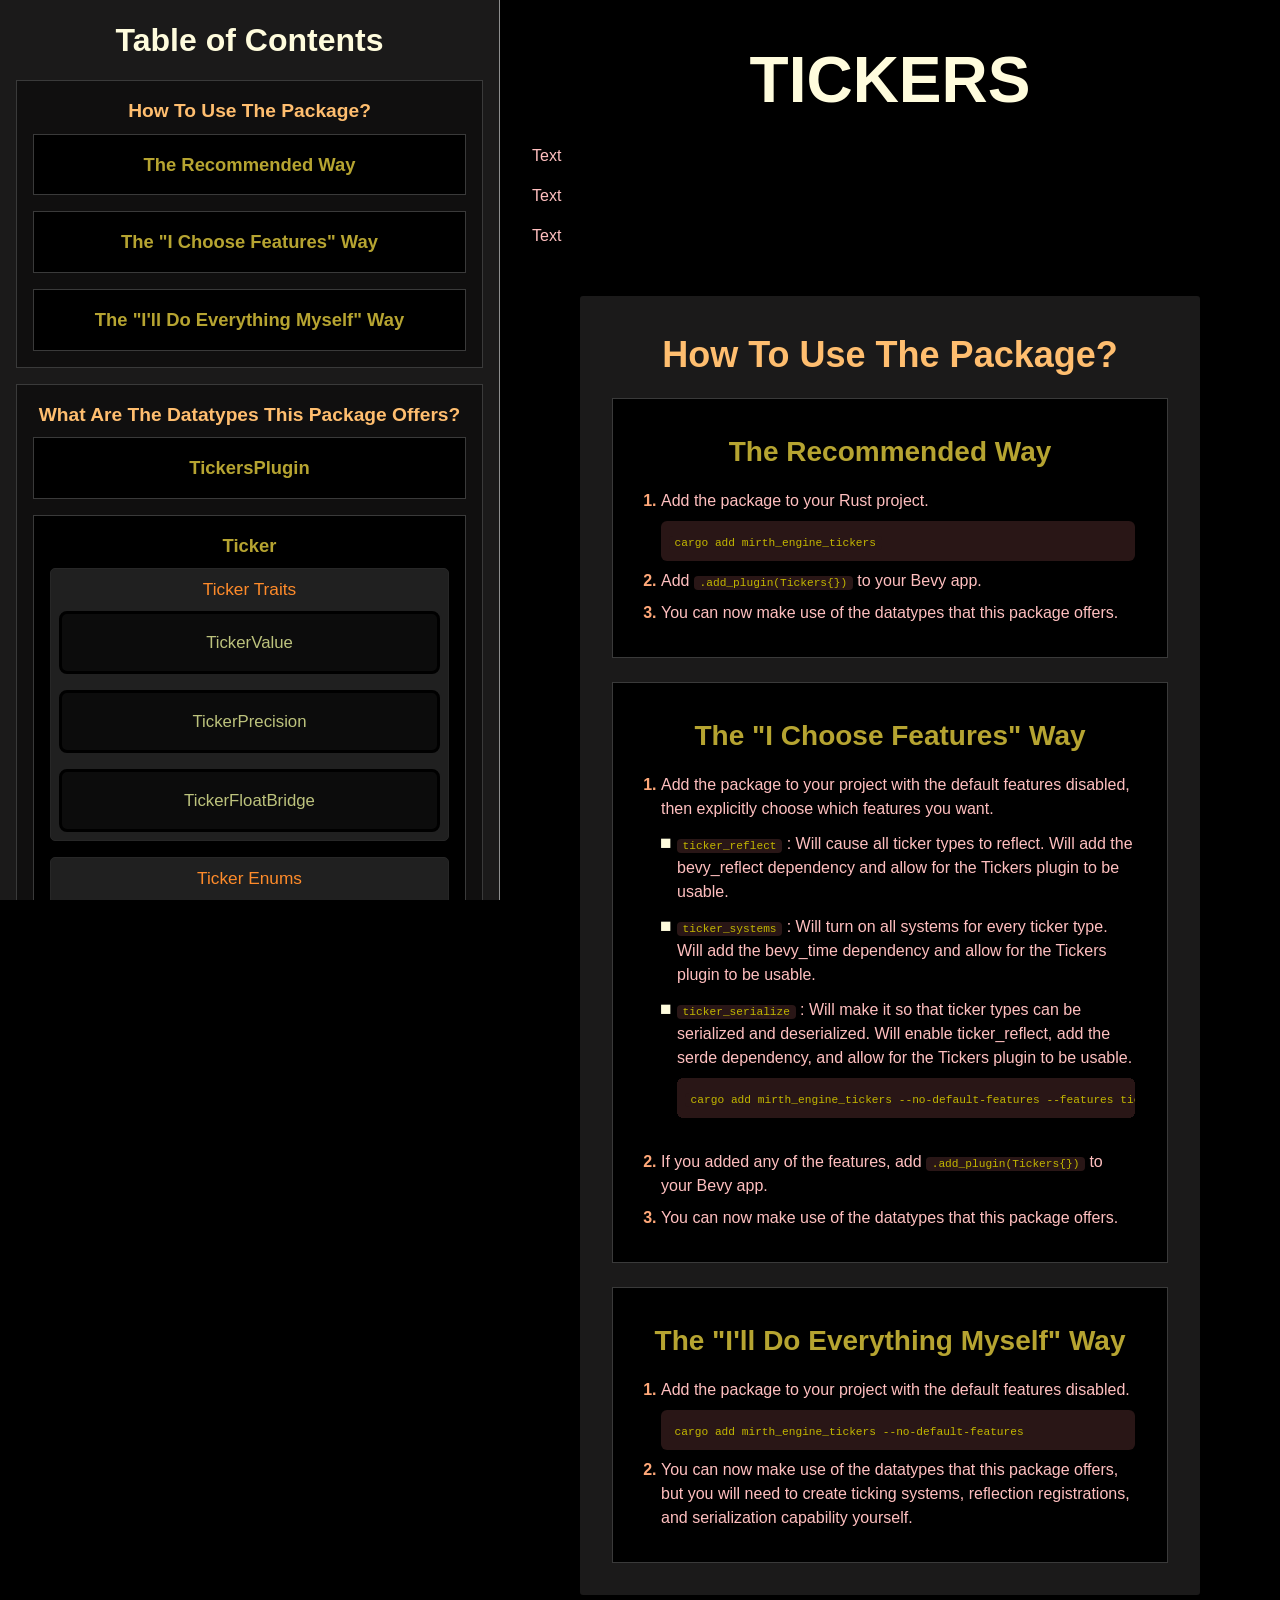
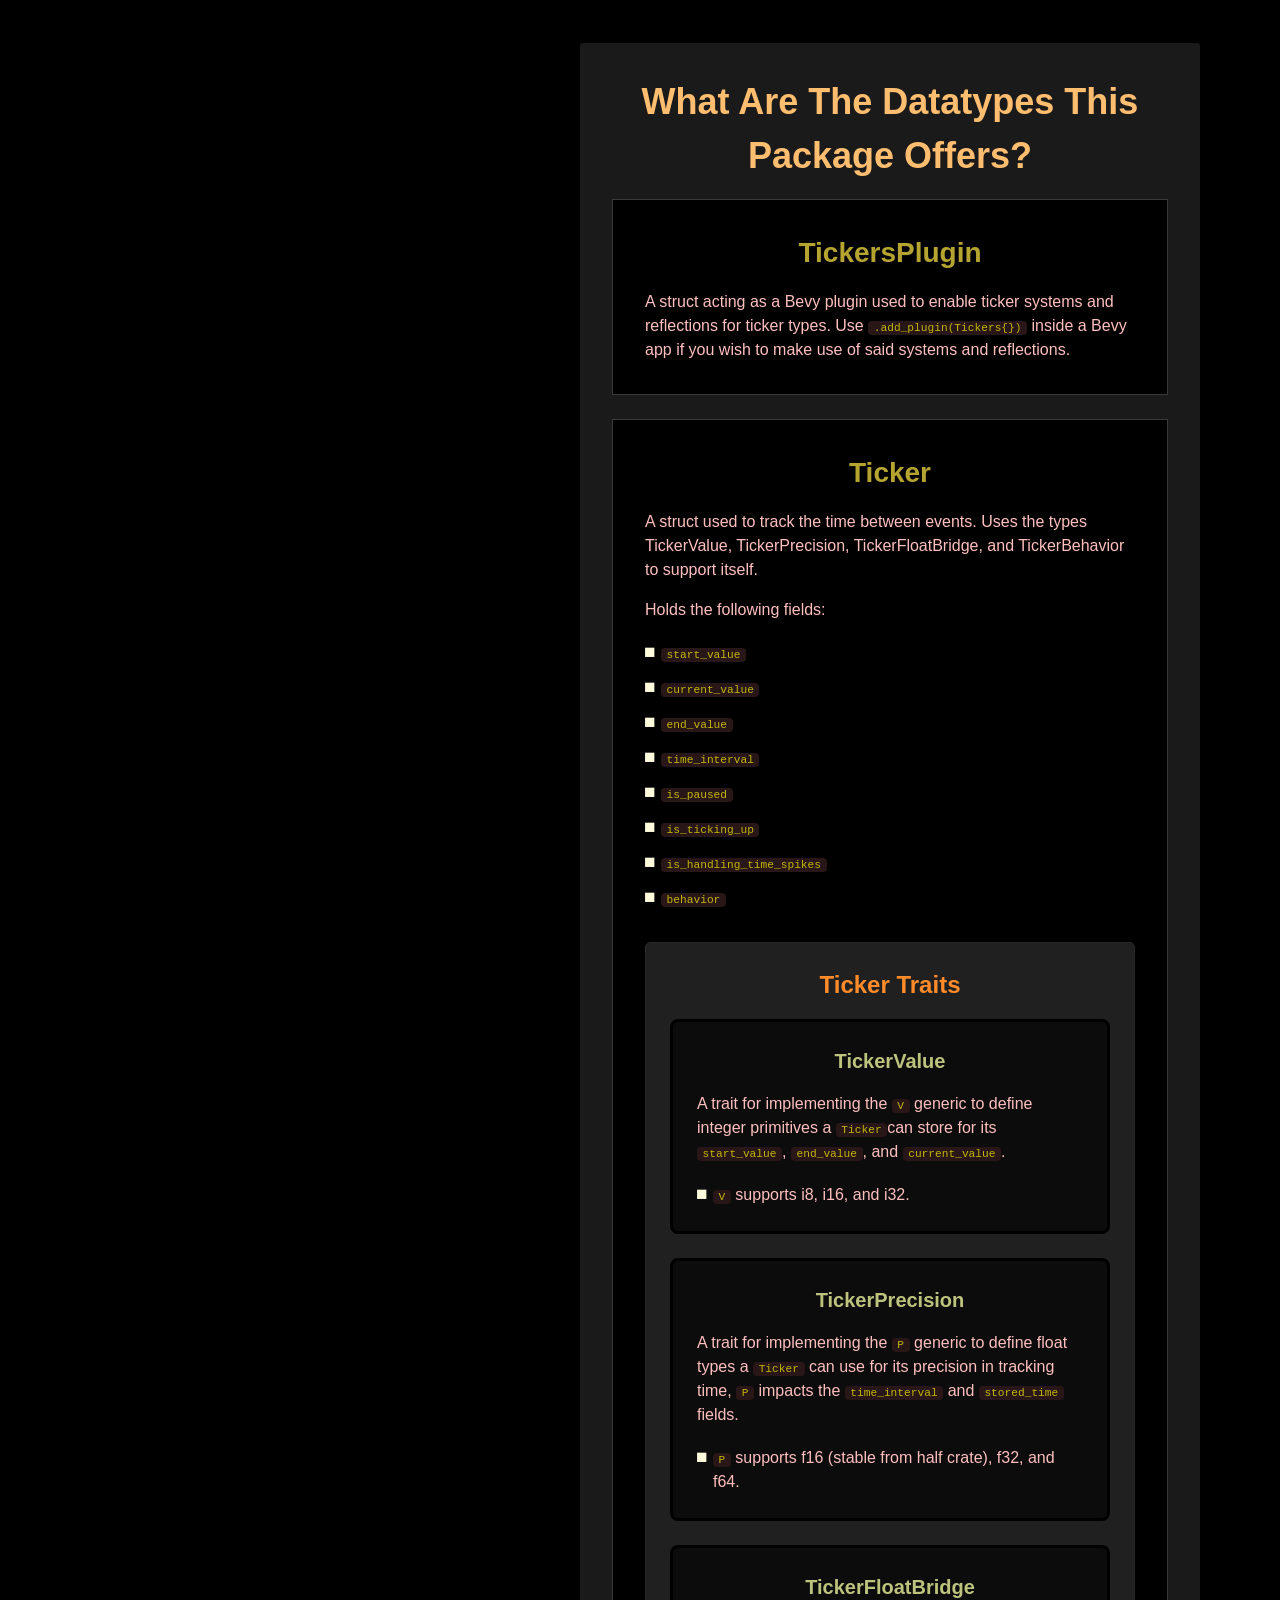
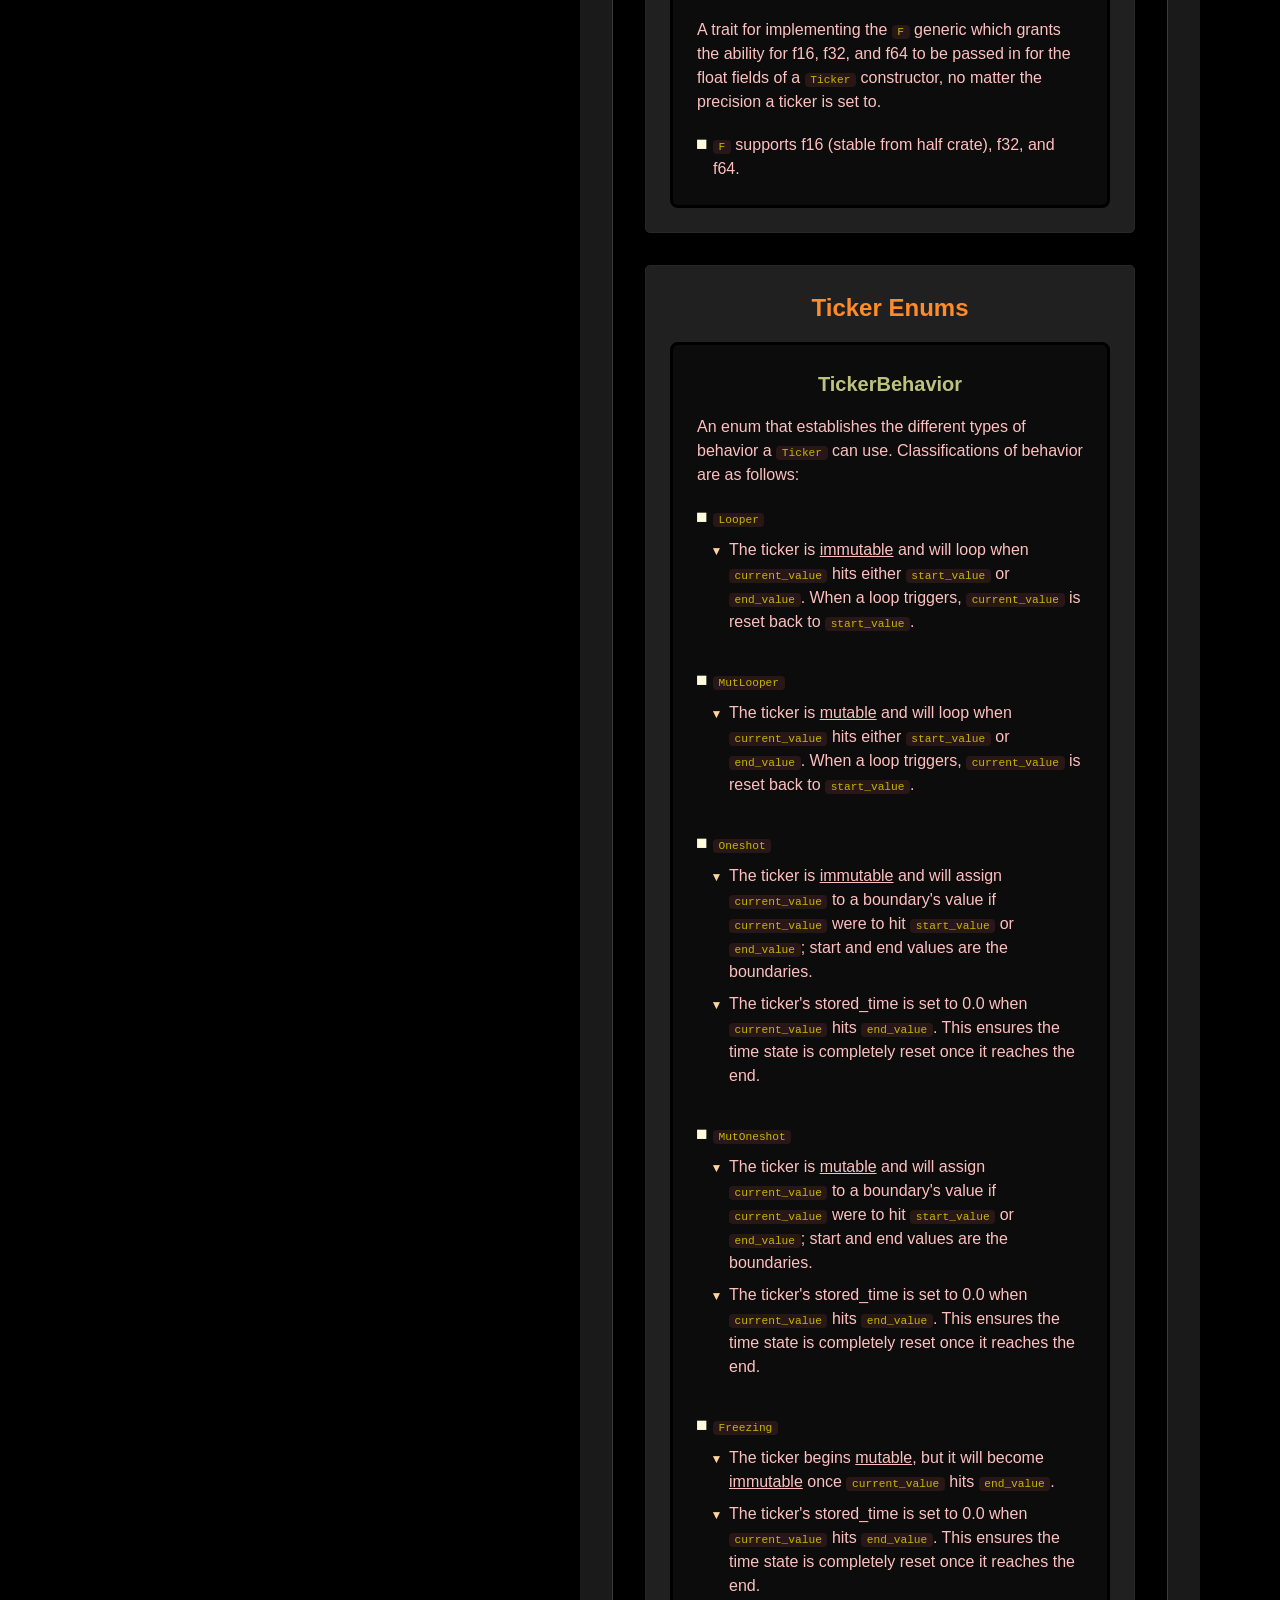
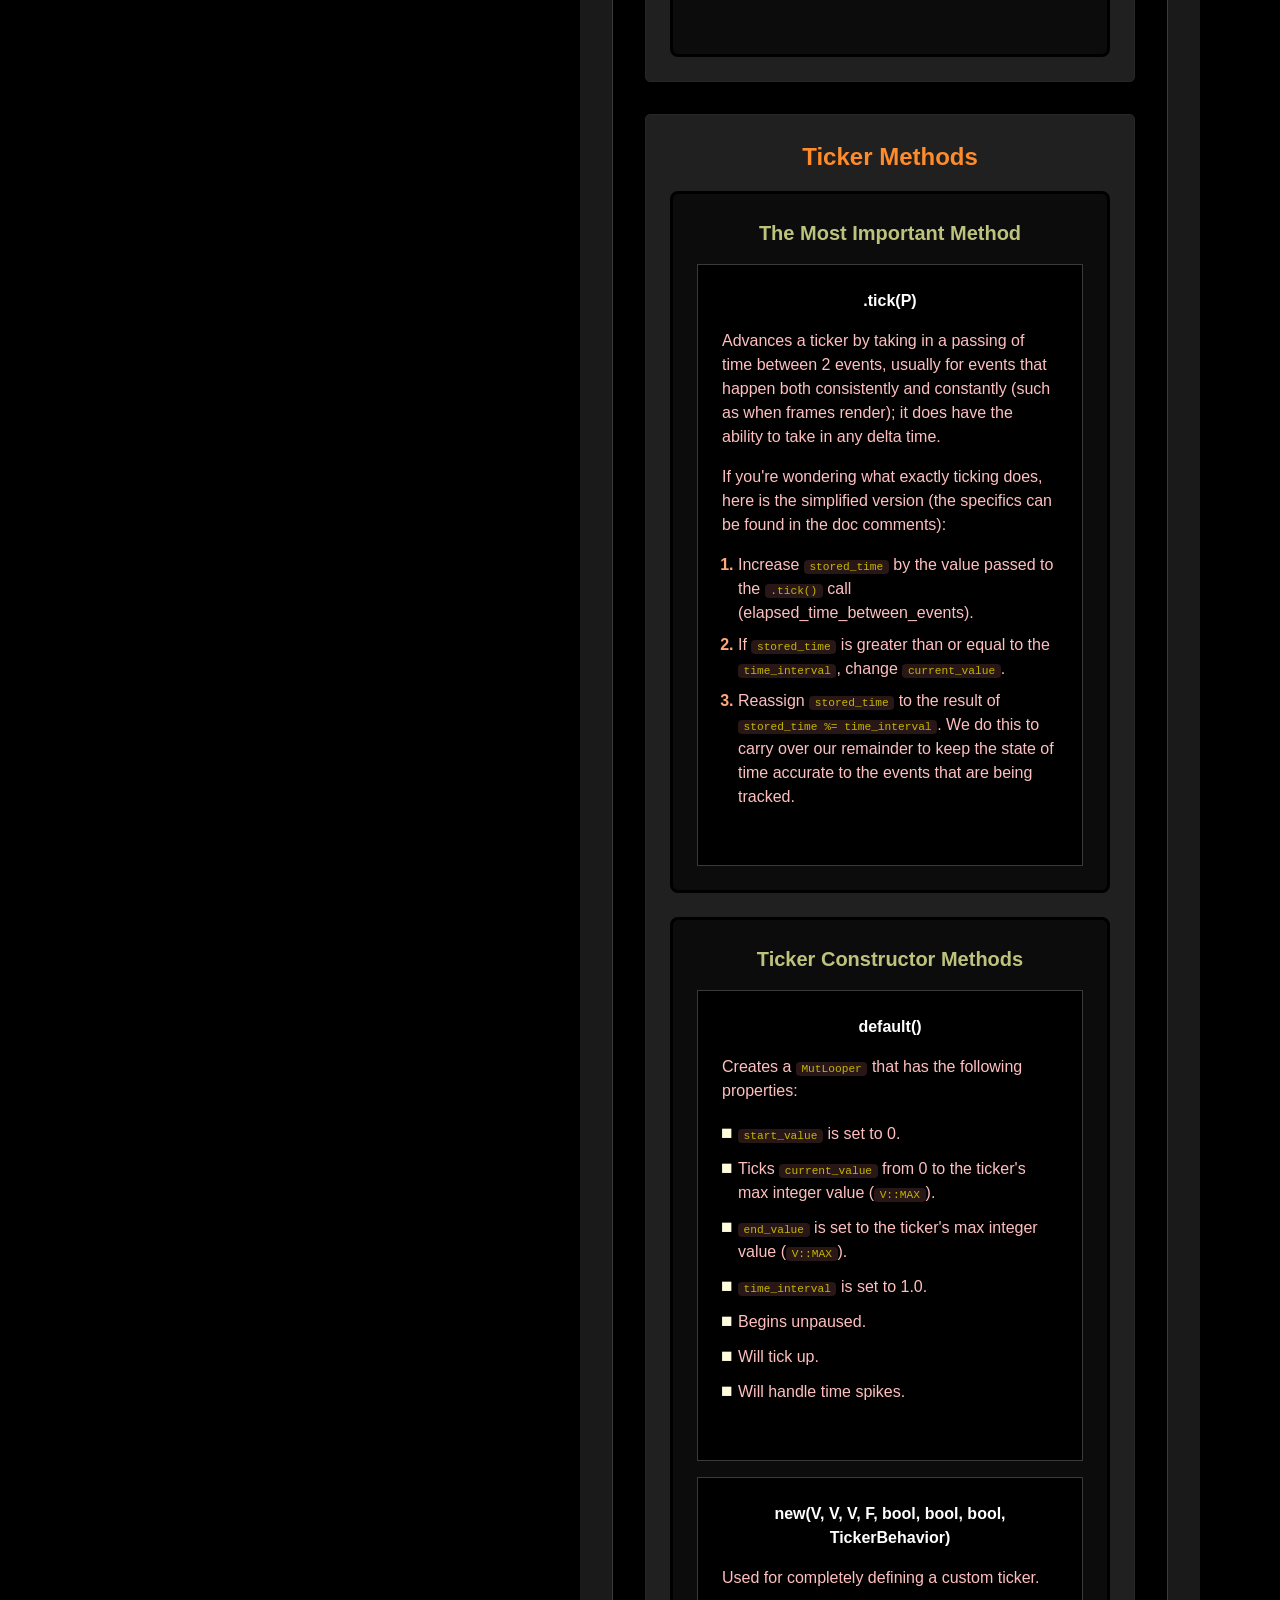
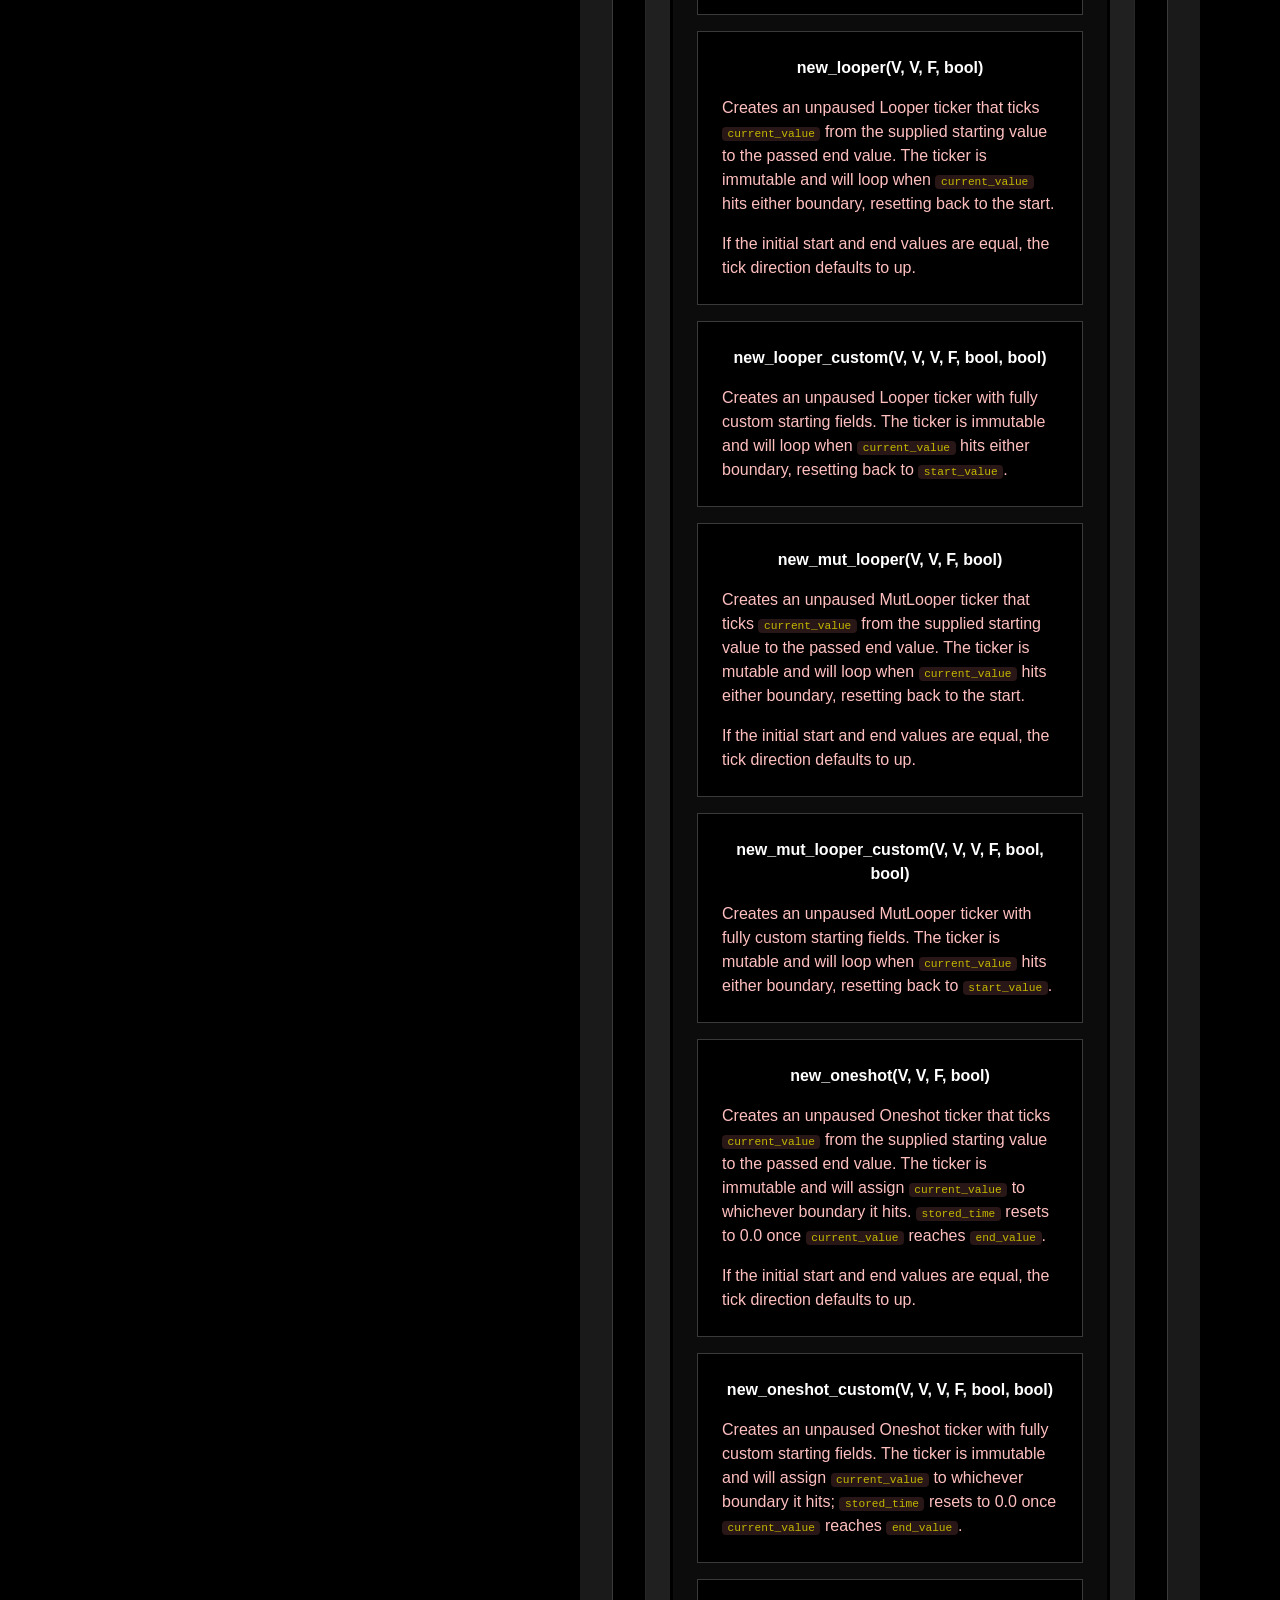
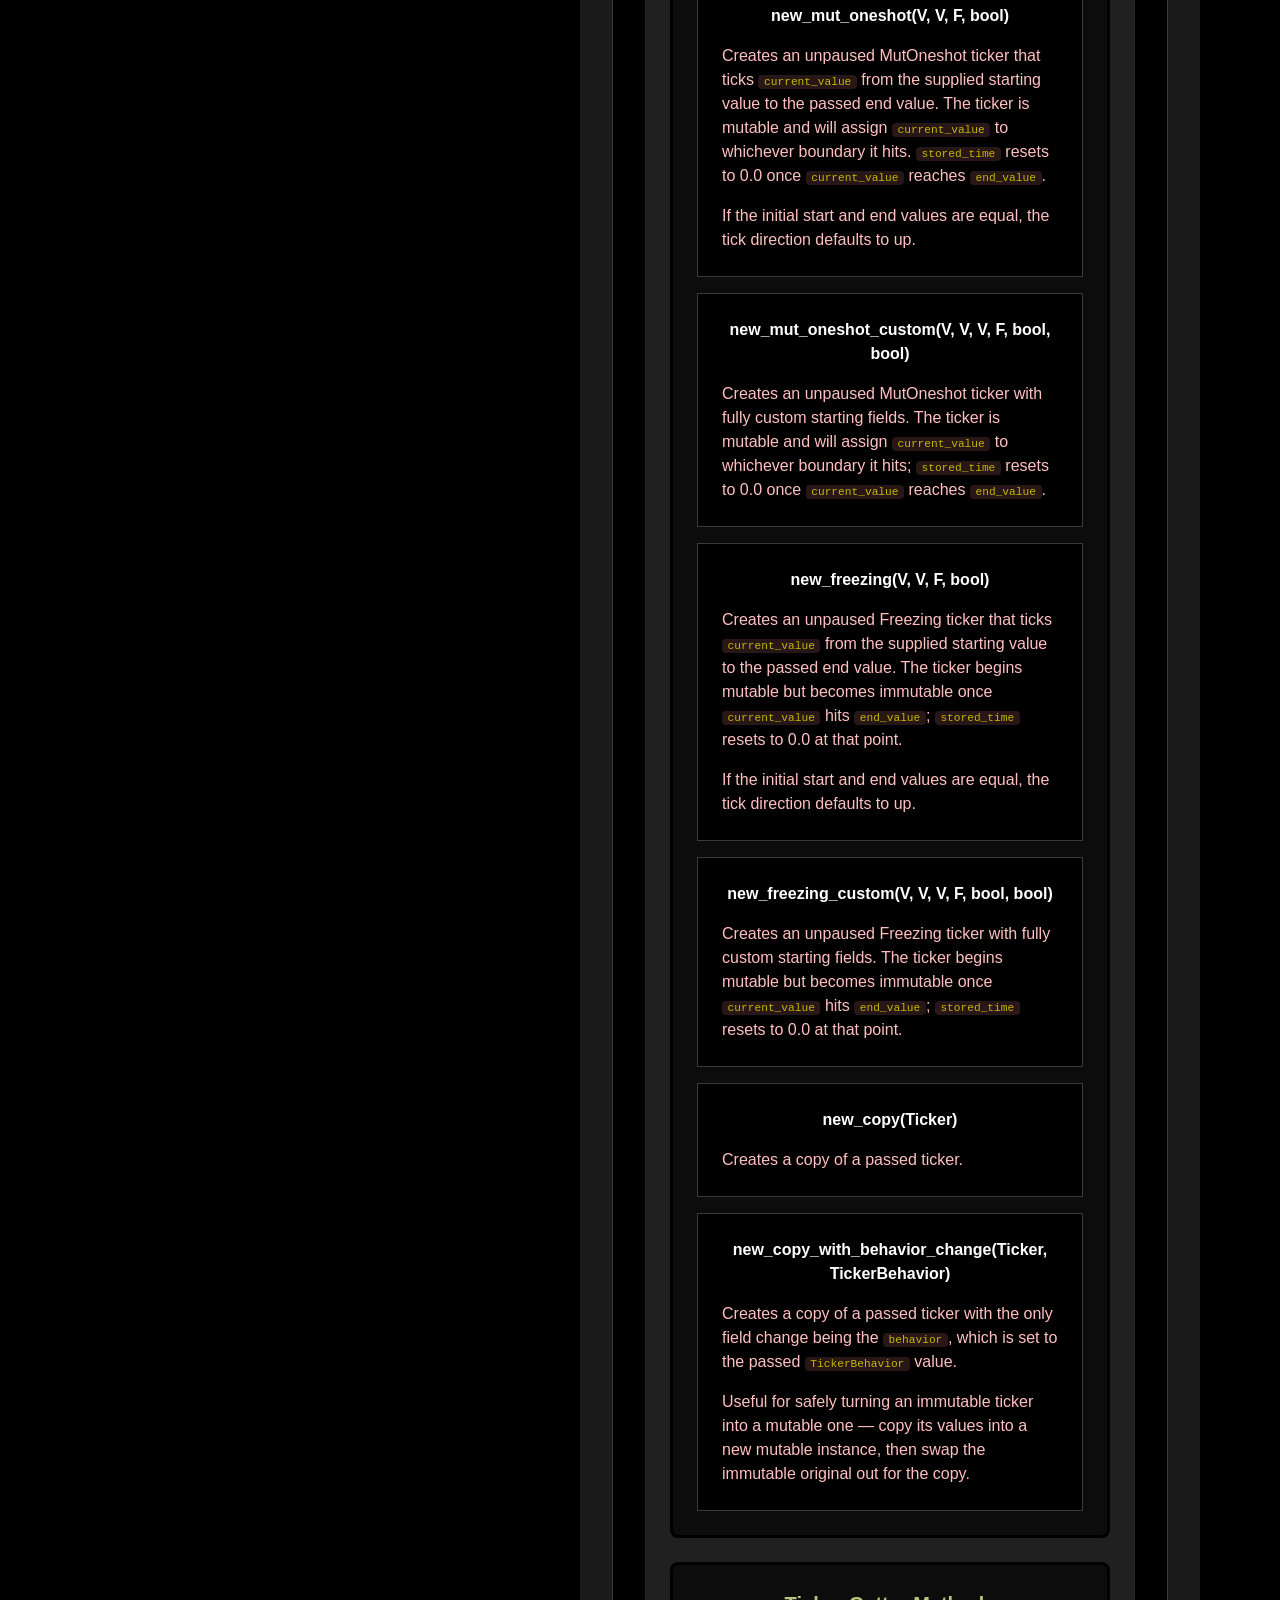
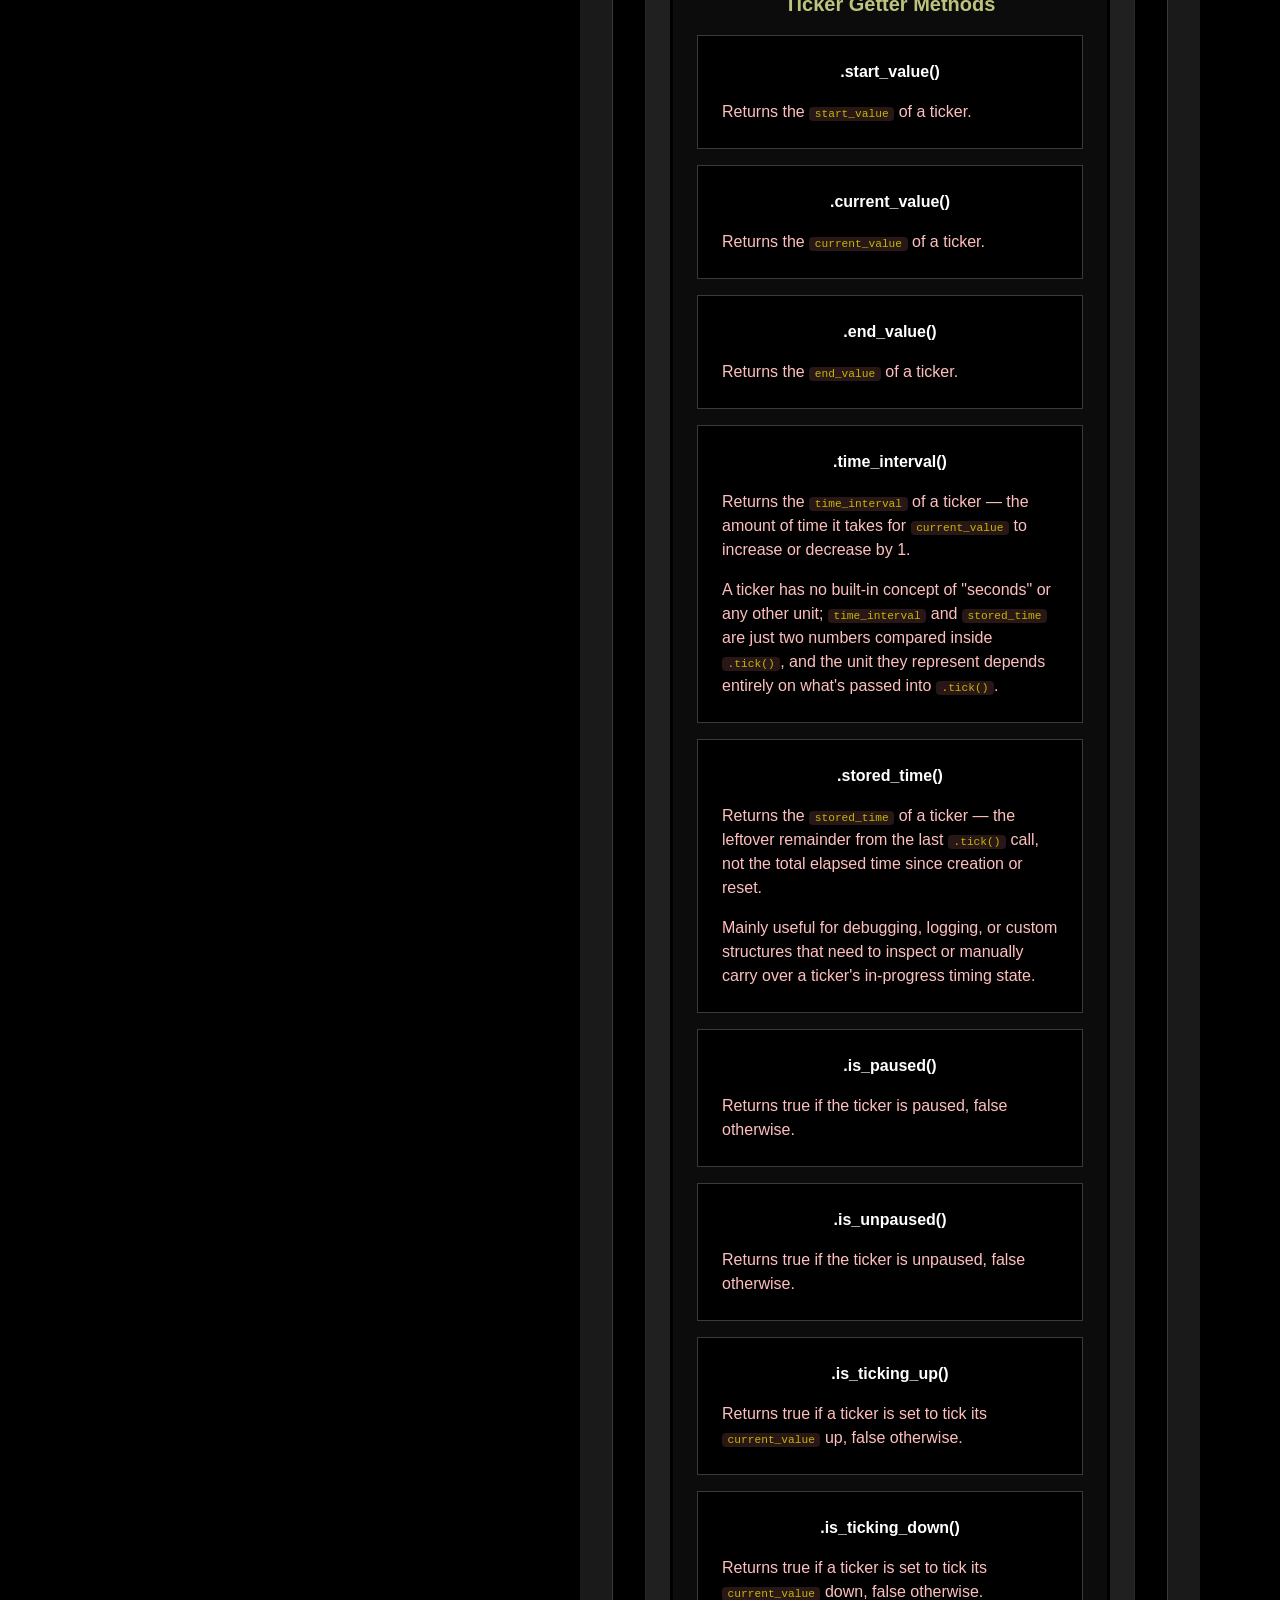
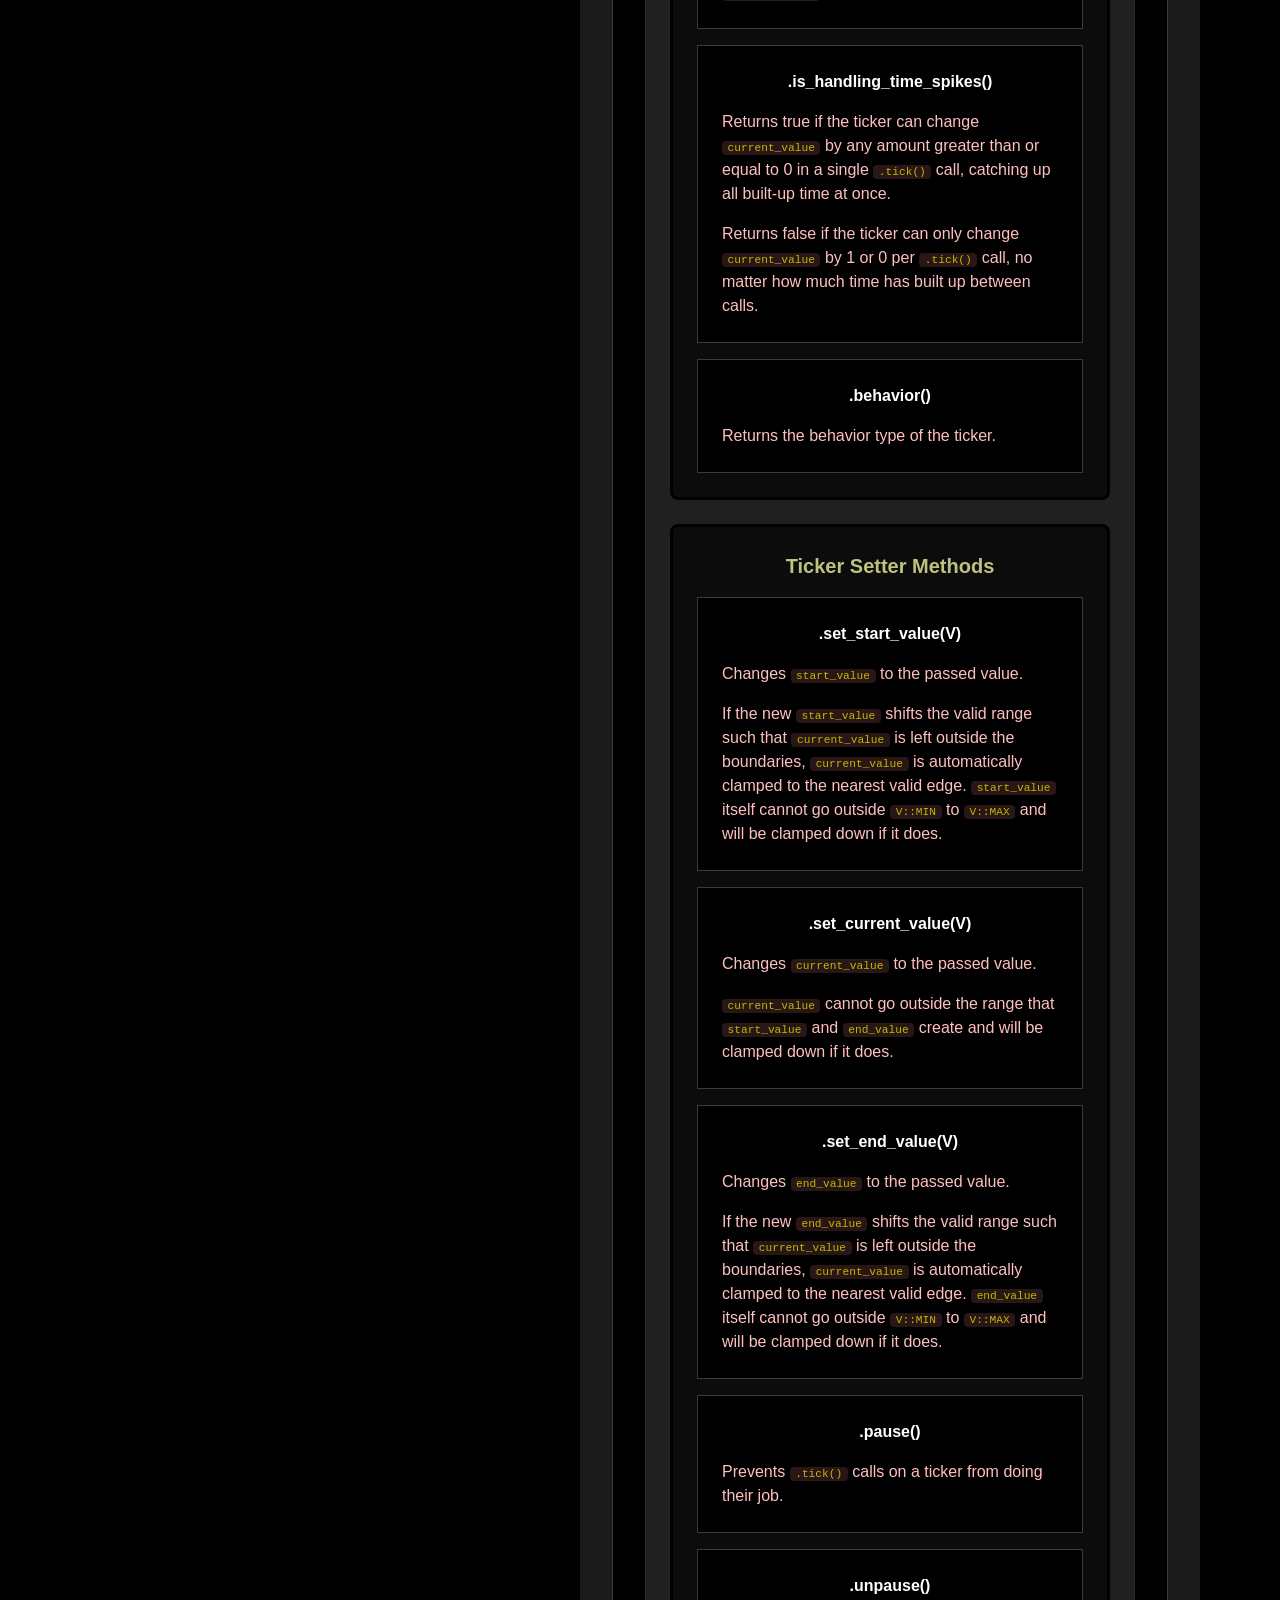
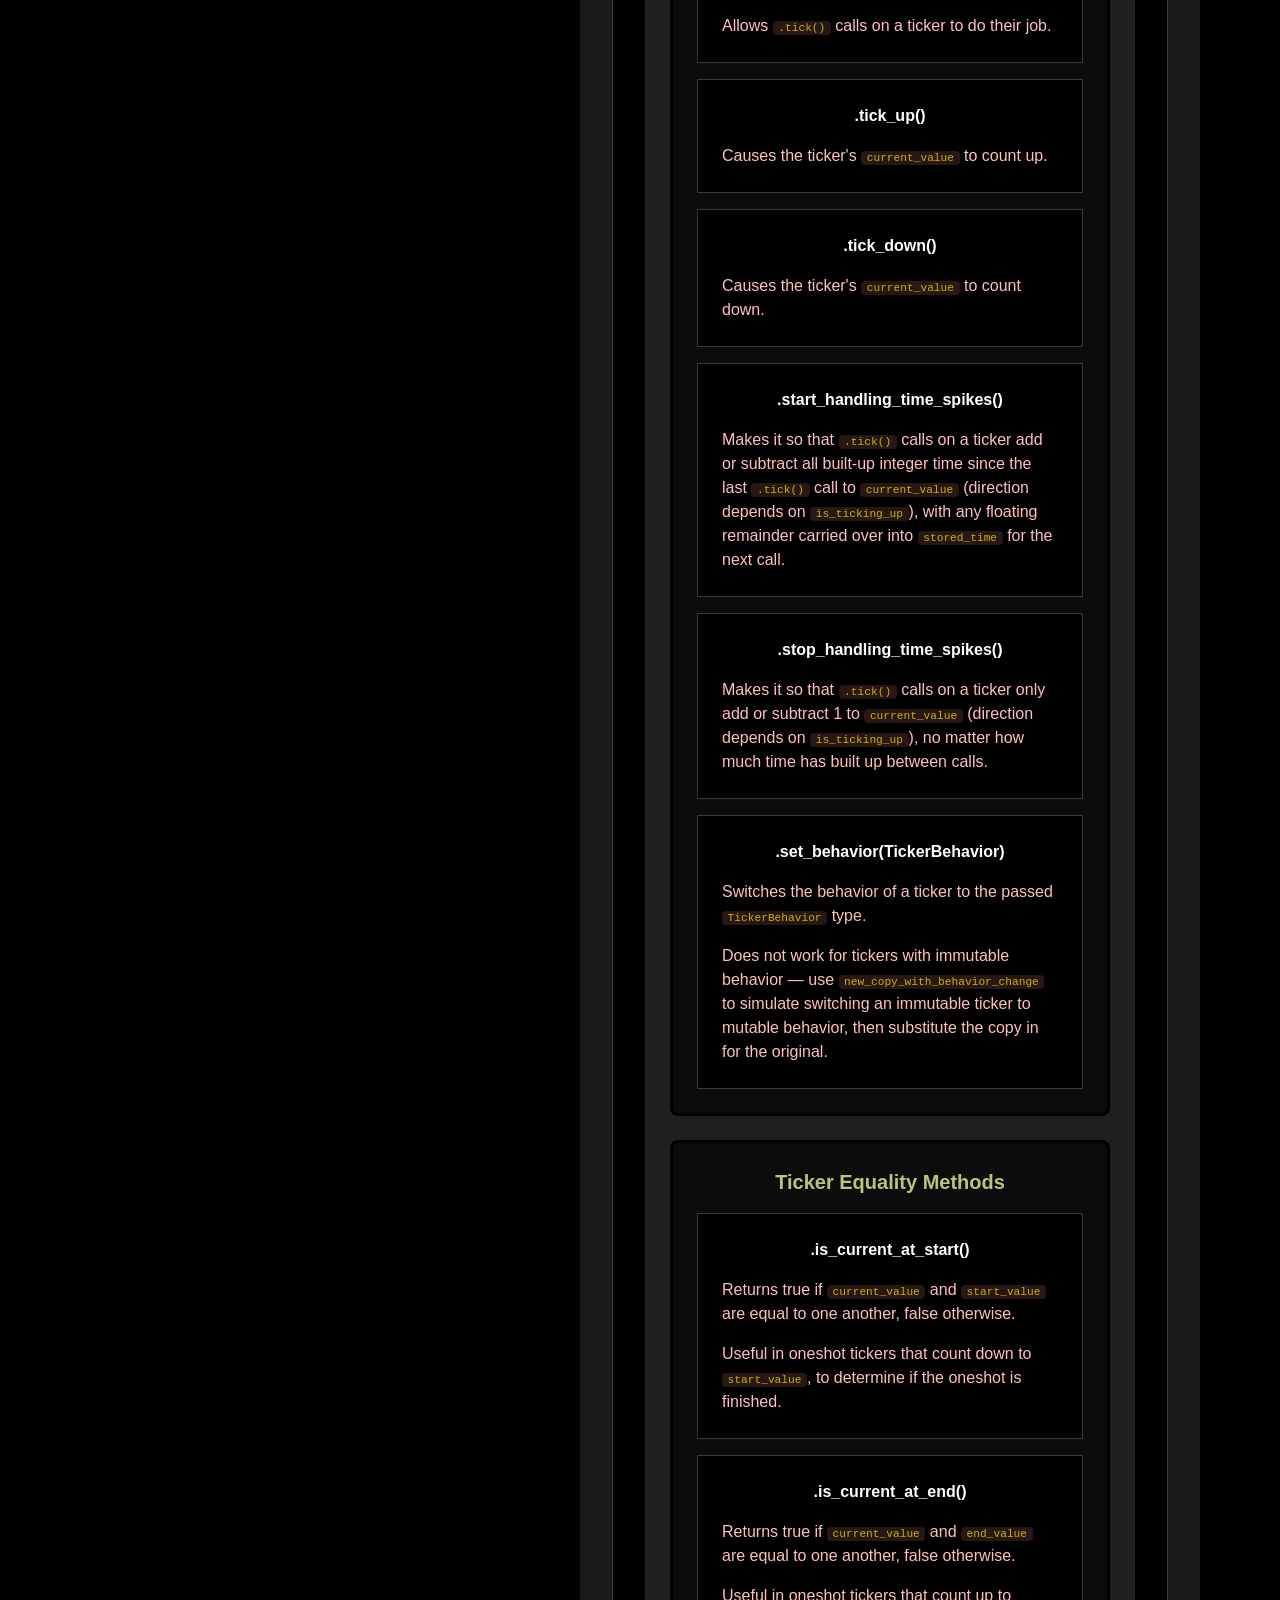
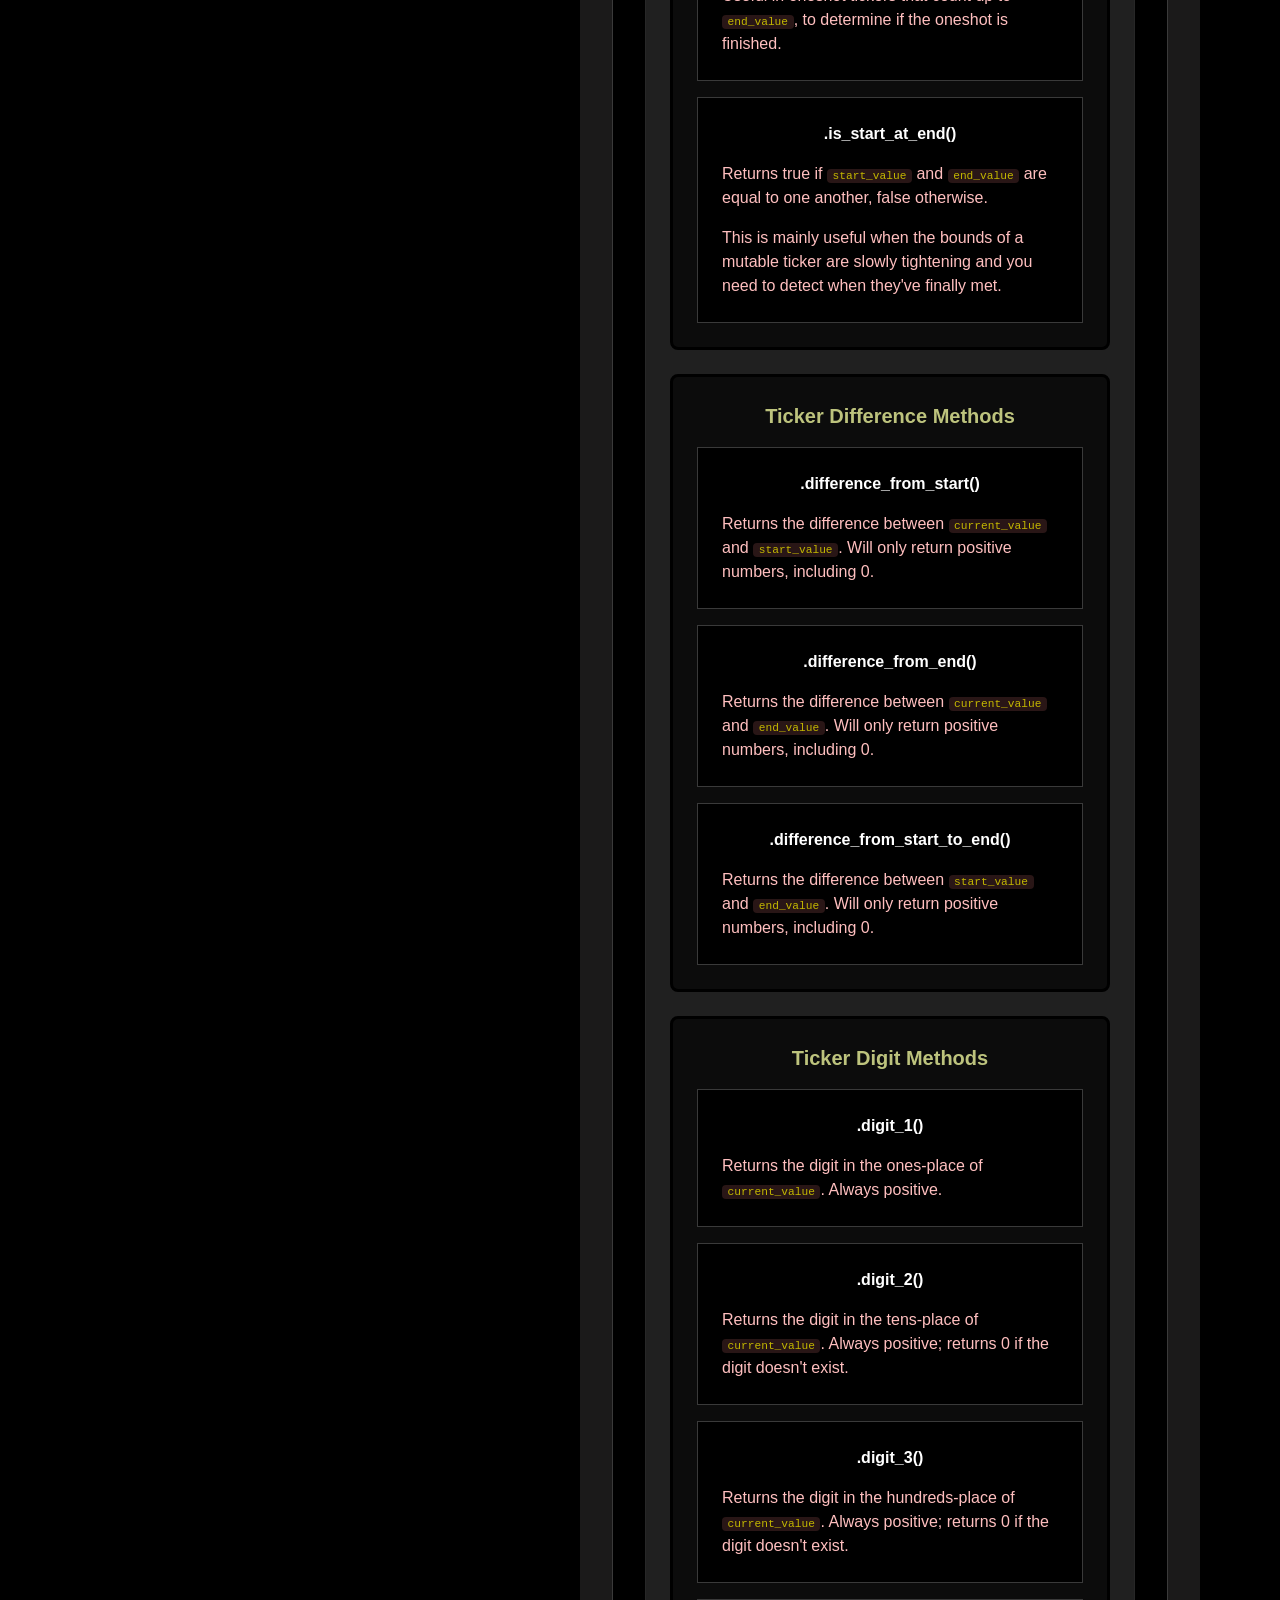
==== commit f71ba33c: "README UPDATE : Navigation" ====
--- a/docs/readme.html
+++ b/docs/readme.html
@@ -2,9 +2,9 @@
 <html lang="en">
 
     <head>
-      <meta charset="UTF-8">
-      <title>Tickers</title>
-      <link rel="stylesheet" href="readme.css">
+        <meta charset="UTF-8">
+        <title>README for Tickers</title>
+        <link rel="stylesheet" href="readme.css">
     </head>
 
 
@@ -12,545 +12,910 @@
     <body>
 
         <!-- ============================================================ -->
-        <!-- INTRODUCTION                                                 -->
+        <!-- NAVIGATION                                                   -->
         <!-- ============================================================ -->
-        <div class="block_1">
-            <h1>TICKERS</h1>
+        <!-- ============================================================ -->
+        <!-- NAVIGATION                                                   -->
+        <!-- ============================================================ -->
+        <nav id="navigation">
+            <h1 id="navigation_title">Table of Contents</h1>
+
+            <!-- ToC : How To Use The Package-->
+            <div class="nav_box_1">
+                <a href="#how-to-use-the-package">How To Use The Package?</a>
+                <div class="nav_box_2"><a href="#the-recommended-way">The Recommended Way</a></div>
+                <div class="nav_box_2"><a href="#the-i-choose-features-way">The "I Choose Features" Way</a></div>
+                <div class="nav_box_2"><a href="#the-i-ll-do-everything-myself-way">The "I'll Do Everything Myself" Way</a></div>
+            </div>
+
+            <!-- ToC : What Are The Datatypes This Package Offers? -->
+            <div class="nav_box_1">
+                <a href="#what-are-the-datatypes-this-package-offers">What Are The Datatypes This Package Offers?</a>
+
+                <!-- ToC : TickersPlugin -->
+                <div class="nav_box_2">
+                    <a href="#tickersplugin">TickersPlugin</a>
+                </div>
+
+                <!-- ToC : Ticker -->
+                <div class="nav_box_2">
+                    <a href="#ticker">Ticker</a>
+
+                    <!-- ToC : Ticker Traits -->
+                    <div class="nav_box_3">
+                        <a href="#ticker-traits">Ticker Traits</a>
+                        <div class="nav_box_4"><a href="#tickervalue">TickerValue</a></div>
+                        <div class="nav_box_4"><a href="#tickerprecision">TickerPrecision</a></div>
+                        <div class="nav_box_4"><a href="#tickerfloatbridge">TickerFloatBridge</a></div>
+                    </div>
+
+                    <!-- ToC : Ticker Enums -->
+                    <div class="nav_box_3">
+                        <a href="#ticker-enums">Ticker Enums</a>
+                        <div class="nav_box_4"><a href="#tickerbehavior">TickerBehavior</a></div>
+                    </div>
+
+                    <!-- ToC : Ticker Methods -->
+                    <div class="nav_box_3">
+                        <a href="#ticker-methods">Ticker Methods</a>
+
+                        <!-- ToC : Ticker Tick Method -->
+                        <div class="nav_box_4">
+                            <a href="#the-most-important-method">The Most Important Method</a>
+                            <div class="nav_box_5"><a href="#tick-p">.tick(P)</a></div>
+                        </div>
+
+                        <!-- ToC : Ticker Constructor Methods -->
+                        <div class="nav_box_4">
+                            <a href="#ticker-constructor-methods">Ticker Constructor Methods</a>
+                            <div class="nav_box_5"><a href="#default">default()</a></div>
+                            <div class="nav_box_5"><a href="#new-v-v-v-f-bool-bool-bool-tickerbehavior">new(V, V, V, F, bool, bool, bool, TickerBehavior)</a></div>
+                            <div class="nav_box_5"><a href="#new-looper-v-v-f-bool">new_looper(V, V, F, bool)</a></div>
+                            <div class="nav_box_5"><a href="#new-looper-custom-v-v-v-f-bool-bool">new_looper_custom(V, V, V, F, bool, bool)</a></div>
+                            <div class="nav_box_5"><a href="#new-mut-looper-v-v-f-bool">new_mut_looper(V, V, F, bool)</a></div>
+                            <div class="nav_box_5"><a href="#new-mut-looper-custom-v-v-v-f-bool-bool">new_mut_looper_custom(V, V, V, F, bool, bool)</a></div>
+                            <div class="nav_box_5"><a href="#new-oneshot-v-v-f-bool">new_oneshot(V, V, F, bool)</a></div>
+                            <div class="nav_box_5"><a href="#new-oneshot-custom-v-v-v-f-bool-bool">new_oneshot_custom(V, V, V, F, bool, bool)</a></div>
+                            <div class="nav_box_5"><a href="#new-mut-oneshot-v-v-f-bool">new_mut_oneshot(V, V, F, bool)</a></div>
+                            <div class="nav_box_5"><a href="#new-mut-oneshot-custom-v-v-v-f-bool-bool">new_mut_oneshot_custom(V, V, V, F, bool, bool)</a></div>
+                            <div class="nav_box_5"><a href="#new-freezing-v-v-f-bool">new_freezing(V, V, F, bool)</a></div>
+                            <div class="nav_box_5"><a href="#new-freezing-custom-v-v-v-f-bool-bool">new_freezing_custom(V, V, V, F, bool, bool)</a></div>
+                            <div class="nav_box_5"><a href="#new-copy-ticker">new_copy(Ticker)</a></div>
+                            <div class="nav_box_5"><a href="#new-copy-with-behavior-change-ticker-tickerbehavior">new_copy_with_behavior_change(Ticker, TickerBehavior)</a></div>
+                        </div>
+
+                        <!-- ToC : Ticker Getter Methods -->
+                        <div class="nav_box_4">
+                            <a href="#ticker-getter-methods">Ticker Getter Methods</a>
+                            <div class="nav_box_5"><a href="#start-value">.start_value()</a></div>
+                            <div class="nav_box_5"><a href="#current-value">.current_value()</a></div>
+                            <div class="nav_box_5"><a href="#end-value">.end_value()</a></div>
+                            <div class="nav_box_5"><a href="#time-interval">.time_interval()</a></div>
+                            <div class="nav_box_5"><a href="#stored-time">.stored_time()</a></div>
+                            <div class="nav_box_5"><a href="#is-paused">.is_paused()</a></div>
+                            <div class="nav_box_5"><a href="#is-unpaused">.is_unpaused()</a></div>
+                            <div class="nav_box_5"><a href="#is-ticking-up">.is_ticking_up()</a></div>
+                            <div class="nav_box_5"><a href="#is-ticking-down">.is_ticking_down()</a></div>
+                            <div class="nav_box_5"><a href="#is-handling-time-spikes">.is_handling_time_spikes()</a></div>
+                            <div class="nav_box_5"><a href="#behavior">.behavior()</a></div>
+                        </div>
+
+                        <!-- ToC : Ticker Setter Methods -->
+                        <div class="nav_box_4">
+                            <a href="#ticker-setter-methods">Ticker Setter Methods</a>
+                            <div class="nav_box_5"><a href="#set-start-value-v">.set_start_value(V)</a></div>
+                            <div class="nav_box_5"><a href="#set-current-value-v">.set_current_value(V)</a></div>
+                            <div class="nav_box_5"><a href="#set-end-value-v">.set_end_value(V)</a></div>
+                            <div class="nav_box_5"><a href="#pause">.pause()</a></div>
+                            <div class="nav_box_5"><a href="#unpause">.unpause()</a></div>
+                            <div class="nav_box_5"><a href="#tick-up">.tick_up()</a></div>
+                            <div class="nav_box_5"><a href="#tick-down">.tick_down()</a></div>
+                            <div class="nav_box_5"><a href="#start-handling-time-spikes">.start_handling_time_spikes()</a></div>
+                            <div class="nav_box_5"><a href="#stop-handling-time-spikes">.stop_handling_time_spikes()</a></div>
+                            <div class="nav_box_5"><a href="#set-behavior-tickerbehavior">.set_behavior(TickerBehavior)</a></div>
+                        </div>
+
+                        <!-- ToC : Ticker Equality Methods -->
+                        <div class="nav_box_4">
+                            <a href="#ticker-equality-methods">Ticker Equality Methods</a>
+                            <div class="nav_box_5"><a href="#is-current-at-start">.is_current_at_start()</a></div>
+                            <div class="nav_box_5"><a href="#is-current-at-end">.is_current_at_end()</a></div>
+                            <div class="nav_box_5"><a href="#is-start-at-end">.is_start_at_end()</a></div>
+                        </div>
+
+                        <!-- ToC : Ticker Difference Methods -->
+                        <div class="nav_box_4">
+                            <a href="#ticker-difference-methods">Ticker Difference Methods</a>
+                            <div class="nav_box_5"><a href="#difference-from-start">.difference_from_start()</a></div>
+                            <div class="nav_box_5"><a href="#difference-from-end">.difference_from_end()</a></div>
+                            <div class="nav_box_5"><a href="#difference-from-start-to-end">.difference_from_start_to_end()</a></div>
+                        </div>
+
+                        <!-- ToC : Ticker Digit Methods -->
+                        <div class="nav_box_4">
+                            <a href="#ticker-digit-methods">Ticker Digit Methods</a>
+                            <div class="nav_box_5"><a href="#digit-1">.digit_1()</a></div>
+                            <div class="nav_box_5"><a href="#digit-2">.digit_2()</a></div>
+                            <div class="nav_box_5"><a href="#digit-3">.digit_3()</a></div>
+                            <div class="nav_box_5"><a href="#digit-4">.digit_4()</a></div>
+                            <div class="nav_box_5"><a href="#digit-5">.digit_5()</a></div>
+                            <div class="nav_box_5"><a href="#digit-6">.digit_6()</a></div>
+                            <div class="nav_box_5"><a href="#digit-7">.digit_7()</a></div>
+                            <div class="nav_box_5"><a href="#digit-8">.digit_8()</a></div>
+                            <div class="nav_box_5"><a href="#digit-9">.digit_9()</a></div>
+                        </div>
+
+                        <!-- ToC : Ticker Digit-Drop Accounting Methods -->
+                        <div class="nav_box_4">
+                            <a href="#ticker-digit-drop-accounting-methods">Ticker Digit-Drop Accounting Methods</a>
+                            <div class="nav_box_5"><a href="#digit-2-with-dda">.digit_2_with_dda()</a></div>
+                            <div class="nav_box_5"><a href="#digit-3-with-dda">.digit_3_with_dda()</a></div>
+                            <div class="nav_box_5"><a href="#digit-4-with-dda">.digit_4_with_dda()</a></div>
+                            <div class="nav_box_5"><a href="#digit-5-with-dda">.digit_5_with_dda()</a></div>
+                            <div class="nav_box_5"><a href="#digit-6-with-dda">.digit_6_with_dda()</a></div>
+                            <div class="nav_box_5"><a href="#digit-7-with-dda">.digit_7_with_dda()</a></div>
+                            <div class="nav_box_5"><a href="#digit-8-with-dda">.digit_8_with_dda()</a></div>
+                            <div class="nav_box_5"><a href="#digit-9-with-dda">.digit_9_with_dda()</a></div>
+                        </div>
+
+                        <!-- ToC : Ticker Add Methods -->
+                        <div class="nav_box_4">
+                            <a href="#ticker-add-methods">Ticker Add Methods</a>
+                            <div class="nav_box_5"><a href="#add-to-start-value-v">.add_to_start_value(V)</a></div>
+                            <div class="nav_box_5"><a href="#add-to-current-value-v">.add_to_current_value(V)</a></div>
+                            <div class="nav_box_5"><a href="#add-to-end-value-v">.add_to_end_value(V)</a></div>
+                            <div class="nav_box_5"><a href="#add-to-time-interval-p">.add_to_time_interval(P)</a></div>
+                        </div>
+
+                        <!-- ToC : Ticker Percentage Methods -->
+                        <div class="nav_box_4">
+                            <a href="#ticker-percentage-methods">Ticker Percentage Methods</a>
+                            <div class="nav_box_5"><a href="#percentage-completed">.percentage_completed()</a></div>
+                            <div class="nav_box_5"><a href="#percentage-remaining">.percentage_remaining()</a></div>
+                        </div>
+
+                        <!-- ToC : Ticker Reset Methods -->
+                        <div class="nav_box_4">
+                            <a href="#ticker-reset-methods">Ticker Reset Methods</a>
+                            <div class="nav_box_5"><a href="#soft-reset">.soft_reset()</a></div>
+                            <div class="nav_box_5"><a href="#hard-reset">.hard_reset()</a></div>
+                        </div>
+
+                        <!-- ToC : Ticker Helper Methods -->
+                        <div class="nav_box_4">
+                            <a href="#ticker-helper-methods">Ticker Helper Methods</a>
+                            <div class="nav_box_5"><a href="#is-mutable">.is_mutable()</a></div>
+                            <div class="nav_box_5"><a href="#print-information">.print_information()</a></div>
+                        </div>
+
+                    </div>
+                </div>
+            </div>
+        </nav>
+
+
+
+        <div id="page_content">
+
+            <!-- ============================================================ -->
+            <!-- INTRODUCTION                                                 -->
+            <!-- ============================================================ -->
+            <p id="title">TICKERS</p>
             <p>Text</p>
-        </div>
-
-
-        <!-- ============================================================ -->
-        <!-- HOW TO USE THE PACKAGE                                       -->
-        <!-- ============================================================ -->
-        <div class="block_1">
-          <h2>How To Use The Package?</h2>
-
-          <!-- The Recommended Way -->
-          <div class="block_2">
-              <h3>The Recommended Way</h3>
-              <ol>
-                  <li>Add the package to your Rust project.
-                    <pre><code>cargo add mirth_engine_tickers</code></pre>
-                  </li>
-                  <li>Add <code>.add_plugin(Tickers{})</code> to your Bevy app.</li>
-                  <li>You can now make use of the datatypes that this package offers.</li>
-              </ol>
-          </div>
-
-          <!-- The "I Choose Features" Way -->
-          <div class="block_2">
-              <h3>The "I Choose Features" Way</h3>
-              <ol>
-                  <li>Add the package to your project with the default features disabled, then explicitly choose which features you want.
-                      <ul>
-                          <li><code class="list_header">ticker_reflect</code> : Will cause all ticker types to reflect. Will add the bevy_reflect dependency and allow for the Tickers plugin to be usable.</li>
-                          <li><code class="list_header">ticker_systems</code> : Will turn on all systems for every ticker type. Will add the bevy_time dependency and allow for the Tickers plugin to be usable.</li>
-                          <li>
-                              <code class="list_header">ticker_serialize</code> : Will make it so that ticker types can be serialized and deserialized. Will enable ticker_reflect, add the serde dependency, and allow for the Tickers plugin to be usable.
-                              <pre><code>cargo add mirth_engine_tickers --no-default-features --features ticker_reflect, ticker_systems, ticker_serialize</code></pre>
-                          </li>
-                      </ul>
-                  </li>
-                  <li>If you added any of the features, add <code>.add_plugin(Tickers{})</code> to your Bevy app.</li>
-                  <li>You can now make use of the datatypes that this package offers.</li>
-              </ol>
-          </div>
-
-          <!-- The "I'll Do Everything Myself" Way -->
-          <div class="block_2">
-              <h3>The "I'll Do Everything Myself" Way</h3>
-              <ol>
-                  <li>Add the package to your project with the default features disabled.
-                      <pre><code>cargo add mirth_engine_tickers --no-default-features</code></pre>
-                  </li>
-                  <li>You can now make use of the datatypes that this package offers, but you will need to create ticking systems, reflection registrations, and serialization capability yourself.</li>
-              </ol>
-          </div>
-
-        </div>
-
-        <!-- ============================================================ -->
-        <!-- WHAT ARE THE DATATYPES THIS PACKAGE OFFERS?                  -->
-        <!-- ============================================================ -->
-        <div class="block_1">
-            <h2>What Are The Datatypes This Package Offers?</h2>
-
-            <!-- Tickers Plugin -->
-            <div class="block_2">
-                <h4><code class="datatype_header">Tickers</code></h4>
-                <p class="datatype_text">A Bevy plugin used to activate ticker systems and reflections for ticker types.  Use <code>.add_plugin(Tickers{})</code> inside a Bevy app to enable ticker systems and reflections.</p>
-            </div>
-
-            <!-- Ticker Struct -->
-            <div class="block_2">
-                <h4><code class="datatype_header">Ticker</code></h4>
-                <p class="datatype_text">A struct used to track the time between events.  Uses the types TickerValue, TickerPrecision, TickerFloatBridge, and TickerBehavior to support itself.</p>
-                <p class="datatype_text">Holds the following fields:</p>
-                <ul>
-                    <li><code>start_value</code></li>
-                    <li><code>current_value</code></li>
-                    <li><code>end_value</code></li>
-                    <li><code>time_interval</code></li>
-                    <li><code>is_paused</code></li>
-                    <li><code>is_ticking_up</code></li>
-                    <li><code>is_handling_time_spikes</code></li>
-                    <li><code>behavior</code></li>
-                </ul>
-
-                <!-- TickerValue -->
-                <div class="block_3">
-                    <h4><code class="datatype_header">TickerValue</code></h4>
-                    <p class="datatype_text">A trait for implementing the <code>V</code> generic to define integer primitives a <code>Ticker</code>can store for its <code>start_value</code>, <code>end_value</code>, and <code>current_value</code>.</p>
-                    <ul><li><code>V</code> supports i8, i16, and i32.</li></ul>
+            <p>Text</p>
+            <p>Text</p>
+
+            <!-- ============================================================ -->
+            <!-- HOW TO USE THE PACKAGE                                       -->
+            <!-- ============================================================ -->
+            <div class="block_1">
+                <h1 id="how-to-use-the-package">How To Use The Package?</h1>
+
+                <!-- The Recommended Way -->
+                <div class="block_2">
+                    <h2 id="the-recommended-way">The Recommended Way</h2>
+                    <ol>
+                        <li>Add the package to your Rust project.
+                            <pre><code>cargo add mirth_engine_tickers</code></pre>
+                        </li>
+                        <li>Add <code>.add_plugin(Tickers{})</code> to your Bevy app.</li>
+                        <li>You can now make use of the datatypes that this package offers.</li>
+                    </ol>
                 </div>
 
-                <!-- TickerPrecision -->
-                <div class="block_3">
-                    <h4><code class="datatype_header">TickerPrecision</code></h4>
-                    <p class="datatype_text">A trait for implementing the <code>P</code> generic to define float types a <code>Ticker</code> can use for its precision in tracking time, <code>P</code> impacts the <code>time_interval</code> and <code>stored_time</code> fields.</p>
-                    <ul><li><code>P</code> supports f16 (stable from half crate), f32, and f64.</li></ul>
-                </div>
-
-                <!-- TickerFloatBridge -->
-                <div class="block_3">
-                    <h4><code class="datatype_header">TickerFloatBridge</code></h4>
-                    <p class="datatype_text">A trait for implementing the <code>F</code> generic which grants the ability for f16, f32, and f64 to be passed in for the float fields of a <code>Ticker</code> constructor, no matter the precision a ticker is set to.</p>
-                    <ul><li><code>F</code> supports f16 (stable from half crate), f32, and f64.</li></ul>
-                </div>
-
-                <!-- TickerBehavior -->
-                <div class="block_3">
-                    <h4><code class="datatype_header">TickerBehavior</code></h4>
-                    <p class="datatype_text">An enum that establishes the different types of behavior a <code>Ticker</code> can use.  Classifications of behavior are as follows:</p>
-                    <ul>
-
-                        <!-- Looper Behavior -->
-                        <li>
-                            <code><b>Looper</b></code>
+                <!-- The "I Choose Features" Way -->
+                <div class="block_2">
+                    <h2 id="the-i-choose-features-way">The "I Choose Features" Way</h2>
+                    <ol>
+                        <li>Add the package to your project with the default features disabled, then explicitly choose which features you want.
                             <ul>
-                                <li>The ticker is <u>immutable</u> and will loop when <code>current_value</code> hits either <code>start_value</code> or <code>end_value</code>.  When a loop triggers, <code>current_value</code> is reset back to <code>start_value</code>.</li>
+                                <li><code class="list_header">ticker_reflect</code> : Will cause all ticker types to reflect. Will add the bevy_reflect dependency and allow for the Tickers plugin to be usable.</li>
+                                <li><code class="list_header">ticker_systems</code> : Will turn on all systems for every ticker type. Will add the bevy_time dependency and allow for the Tickers plugin to be usable.</li>
+                                <li>
+                                    <code class="list_header">ticker_serialize</code> : Will make it so that ticker types can be serialized and deserialized. Will enable ticker_reflect, add the serde dependency, and allow for the Tickers plugin to be usable.
+                                    <pre><code>cargo add mirth_engine_tickers --no-default-features --features ticker_reflect, ticker_systems, ticker_serialize</code></pre>
+                                </li>
                             </ul>
                         </li>
-
-                        <!-- MutLooper Behavior -->
-                        <li>
-                            <code><b>MutLooper</b></code>
-                            <ul>
-                                <li>The ticker is <u>mutable</u> and will loop when <code>current_value</code> hits either <code>start_value</code> or <code>end_value</code>.  When a loop triggers, <code>current_value</code> is reset back to <code>start_value</code>.</li>
-                            </ul>
-                        </li>
-
-                        <!-- Oneshot Behavior -->
-                        <li>
-                            <code><b>Oneshot</b></code>
-                            <ul>
-                                <li>The ticker is <u>immutable</u> and will assign <code>current_value</code> to a boundary's value if <code>current_value</code> were to hit <code>start_value</code> or <code>end_value</code>; start and end values are the boundaries.</li>
-                                <li>The ticker's stored_time is set to 0.0 when <code>current_value</code> hits <code>end_value</code>.  This ensures the time state is completely reset once it reaches the end.</li>
-                            </ul>
-                        </li>
-
-                        <!-- MutOneshot Behavior -->
-                        <li>
-                            <code><b>MutOneshot</b></code>
-                            <ul>
-                                <li>The ticker is <u>mutable</u> and will assign <code>current_value</code> to a boundary's value if <code>current_value</code> were to hit <code>start_value</code> or <code>end_value</code>; start and end values are the boundaries.</li>
-                                <li>The ticker's stored_time is set to 0.0 when <code>current_value</code> hits <code>end_value</code>.  This ensures the time state is completely reset once it reaches the end.</li>
-                            </ul>
-                        </li>
-
-                        <!-- Freezing Behavior -->
-                        <li>
-                            <code><b>Freezing</b></code>
-                            <ul>
-                                <li>The ticker begins <u>mutable</u>, but it will become <u>immutable</u> once <code>current_value</code> hits </code>end_value</code>.</li>
-                                <li>The ticker's stored_time is set to 0.0 when <code>current_value</code> hits <code>end_value</code>.  This ensures the time state is completely reset once it reaches the end.</li>
-                            </ul>
-                        </li>
-                    </ul>
-                </div>
-            </div>
-        </div>
-
-        <!-- ============================================================ -->
-        <!-- WHAT CAN I DO WITH THE TICKER STRUCT?                        -->
-        <!-- ============================================================ -->
-        <div class="block_1">
-            <h2>What Can I Do With The Ticker Struct?</h2>
-
-            <p>DESCRIBE FEATURES THAT AREN'T METHODS OF TICKER HERE</p>
-
-            <p>All the following methods are available to you:</p>
-
-            <!-- Tick Method -->
-            <div class="block_2">
-                <h3>The Most Important Method</h3>
-                <div class="block_3">
-                    <h4><code class="method_header">.tick(P)</code></h4>
-                    <p class="method_text">Advances a ticker by taking in a passing of time between 2 events, <i>usually</i> for events that happen both consistently and constantly (such as when frames render); it does have the ability to take in <b>any</b> delta time.</p>
-                    <p class="method_text">If you're wondering what exactly ticking does, here is the simplified version (the specifics can be found in the doc comments):</p>
-                    <ol>
-                        <li>Increase <code>stored_time</code> by the value passed to the <code>.tick()</code> call (elapsed_time_between_events).</li>
-                        <li>If <code>stored_time</code> is greater than or equal to the <code>time_interval</code>, change <code>current_value</code>.</li>
-                        <li>Reassign <code>stored_time</code> to the result of <code>stored_time %= time_interval</code>.  We do this to carry over our remainder to keep the state of time accurate to the events that are being tracked.</li>
+                        <li>If you added any of the features, add <code>.add_plugin(Tickers{})</code> to your Bevy app.</li>
+                        <li>You can now make use of the datatypes that this package offers.</li>
                     </ol>
                 </div>
+
+                <!-- The "I'll Do Everything Myself" Way -->
+                <div class="block_2">
+                    <h2 id="the-i-ll-do-everything-myself-way">The "I'll Do Everything Myself" Way</h2>
+                    <ol>
+                        <li>Add the package to your project with the default features disabled.
+                            <pre><code>cargo add mirth_engine_tickers --no-default-features</code></pre>
+                        </li>
+                        <li>You can now make use of the datatypes that this package offers, but you will need to create ticking systems, reflection registrations, and serialization capability yourself.</li>
+                    </ol>
+                </div>
+
             </div>
 
-            <!-- Constructors -->
-            <div class="block_2">
-                <h3>Constructor Methods</h3>
-                <div class="block_3">
-                    <h4><code class="method_header">Ticker::default()</code></h4>
-                    <p class="method_text">Creates a <code>MutLooper</code> that has the following properties:</p>
+            <!-- ============================================================ -->
+            <!-- WHAT ARE THE DATATYPES THIS PACKAGE OFFERS?                  -->
+            <!-- ============================================================ -->
+            <div class="block_1">
+                <h1 id="what-are-the-datatypes-this-package-offers">What Are The Datatypes This Package Offers?</h1>
+
+                <!-- Tickers Plugin -->
+                <div class="block_2">
+                    <h2 id="tickersplugin">TickersPlugin</h2>
+                    <p>A struct acting as a Bevy plugin used to enable ticker systems and reflections for ticker types.  Use <code>.add_plugin(Tickers{})</code> inside a Bevy app if you wish to make use of said systems and reflections.</p>
+                </div>
+
+                <!-- Ticker Struct -->
+                <div class="block_2">
+                    <h2 id="ticker">Ticker</h2>
+                    <p>A struct used to track the time between events.  Uses the types TickerValue, TickerPrecision, TickerFloatBridge, and TickerBehavior to support itself.</p>
+                    <p>Holds the following fields:</p>
                     <ul>
-                        <li><code>start_value</code> is set to 0.</li>
-                        <li>Ticks <code>current_value</code> from 0 to the ticker's max integer value (<code>V::MAX</code>).</li>
-                        <li><code>end_value</code> is set to the ticker's max integer value (<code>V::MAX</code>).</li>
-                        <li><code>time_interval</code> is set to 1.0.</li>
-                        <li>Begins unpaused.</li>
-                        <li>Will tick up.</li>
-                        <li>Will handle time spikes.</li>
+                        <li><code>start_value</code></li>
+                        <li><code>current_value</code></li>
+                        <li><code>end_value</code></li>
+                        <li><code>time_interval</code></li>
+                        <li><code>is_paused</code></li>
+                        <li><code>is_ticking_up</code></li>
+                        <li><code>is_handling_time_spikes</code></li>
+                        <li><code>behavior</code></li>
                     </ul>
-                </div>
-                <div class="block_3">
-                    <h4><code class="method_header">Ticker::new(V, V, V, F, bool, bool, bool, TickerBehavior)</code></h4>
-                    <p class="method_text">Used for completely defining a custom ticker.</p>
-                </div>
-                <div class="block_3">
-                    <h4><code class="method_header">Ticker::new_looper(V, V, F, bool)</code></h4>
-                    <p class="method_text">Creates an unpaused Looper ticker that ticks <code>current_value</code> from the supplied starting value to the passed end value. The ticker is immutable and will loop when <code>current_value</code> hits either boundary, resetting back to the start.</p>
-                    <p class="method_text">If the initial start and end values are equal, the tick direction defaults to up.</p>
-                </div>
-                <div class="block_3">
-                    <h4><code class="method_header">Ticker::new_looper_custom(V, V, V, F, bool, bool)</code></h4>
-                    <p class="method_text">Creates an unpaused Looper ticker with fully custom starting fields. The ticker is immutable and will loop when <code>current_value</code> hits either boundary, resetting back to <code>start_value</code>.</p>
-                </div>
-                <div class="block_3">
-                    <h4><code class="method_header">Ticker::new_mut_looper(V, V, F, bool)</code></h4>
-                    <p class="method_text">Creates an unpaused MutLooper ticker that ticks <code>current_value</code> from the supplied starting value to the passed end value. The ticker is mutable and will loop when <code>current_value</code> hits either boundary, resetting back to the start.</p>
-                    <p class="method_text">If the initial start and end values are equal, the tick direction defaults to up.</p>
-                </div>
-                <div class="block_3">
-                    <h4><code class="method_header">Ticker::new_mut_looper_custom(V, V, V, F, bool, bool)</code></h4>
-                    <p class="method_text">Creates an unpaused MutLooper ticker with fully custom starting fields. The ticker is mutable and will loop when <code>current_value</code> hits either boundary, resetting back to <code>start_value</code>.</p>
-                </div>
-                <div class="block_3">
-                    <h4><code class="method_header">Ticker::new_oneshot(V, V, F, bool)</code></h4>
-                    <p class="method_text">Creates an unpaused Oneshot ticker that ticks <code>current_value</code> from the supplied starting value to the passed end value. The ticker is immutable and will assign <code>current_value</code> to whichever boundary it hits. <code>stored_time</code> resets to 0.0 once <code>current_value</code> reaches <code>end_value</code>.</p>
-                    <p class="method_text">If the initial start and end values are equal, the tick direction defaults to up.</p>
-                </div>
-                <div class="block_3">
-                    <h4><code class="method_header">Ticker::new_oneshot_custom(V, V, V, F, bool, bool)</code></h4>
-                    <p class="method_text">Creates an unpaused Oneshot ticker with fully custom starting fields. The ticker is immutable and will assign <code>current_value</code> to whichever boundary it hits; <code>stored_time</code> resets to 0.0 once <code>current_value</code> reaches <code>end_value</code>.</p>
-                </div>
-                <div class="block_3">
-                    <h4><code class="method_header">Ticker::new_mut_oneshot(V, V, F, bool)</code></h4>
-                    <p class="method_text">Creates an unpaused MutOneshot ticker that ticks <code>current_value</code> from the supplied starting value to the passed end value. The ticker is mutable and will assign <code>current_value</code> to whichever boundary it hits. <code>stored_time</code> resets to 0.0 once <code>current_value</code> reaches <code>end_value</code>.</p>
-                    <p class="method_text">If the initial start and end values are equal, the tick direction defaults to up.</p>
-                </div>
-                <div class="block_3">
-                    <h4><code class="method_header">Ticker::new_mut_oneshot_custom(V, V, V, F, bool, bool)</code></h4>
-                    <p class="method_text">Creates an unpaused MutOneshot ticker with fully custom starting fields. The ticker is mutable and will assign <code>current_value</code> to whichever boundary it hits; <code>stored_time</code> resets to 0.0 once <code>current_value</code> reaches <code>end_value</code>.</p>
-                </div>
-                <div class="block_3">
-                    <h4><code class="method_header">Ticker::new_freezing(V, V, F, bool)</code></h4>
-                    <p class="method_text">Creates an unpaused Freezing ticker that ticks <code>current_value</code> from the supplied starting value to the passed end value. The ticker begins mutable but becomes immutable once <code>current_value</code> hits <code>end_value</code>; <code>stored_time</code> resets to 0.0 at that point.</p>
-                    <p class=method_text">If the initial start and end values are equal, the tick direction defaults to up.</p>
-                </div>
-                <div class="block_3">
-                    <h4><code class="method_header">Ticker::new_freezing_custom(V, V, V, F, bool, bool)</code></h4>
-                    <p class="method_text">Creates an unpaused Freezing ticker with fully custom starting fields. The ticker begins mutable but becomes immutable once <code>current_value</code> hits <code>end_value</code>; <code>stored_time</code> resets to 0.0 at that point.</p>
-                </div>
-                <div class="block_3">
-                    <h4><code class="method_header">Ticker::new_copy(Ticker)</code></h4>
-                    <p class="method_text">Creates a copy of a passed ticker.</p>
-                </div>
-                <div class="block_3">
-                    <h4><code class="method_header">Ticker::new_copy_with_behavior_change(Ticker, TickerBehavior)</code></h4>
-                    <p class="method_text">Creates a copy of a passed ticker with the only field change being the <code>behavior</code>, which is set to the passed <code>TickerBehavior</code> value.</p>
-                    <p class="method_text">Useful for safely turning an immutable ticker into a mutable one — copy its values into a new mutable instance, then swap the immutable original out for the copy.</p>
-                </div>
-            </div>
-
-            <!-- Getters -->
-            <div class="block_2">
-                <h3>Getter Methods</h3>
-                <div class="block_3">
-                    <h4><code class="method_header">.start_value()</code></h4>
-                    <p class="method_text">Returns the <code>start_value</code> of a ticker.</p>
-                </div>
-                <div class="block_3">
-                    <h4><code class="method_header">.current_value()</code></h4>
-                    <p class="method_text">Returns the <code>current_value</code> of a ticker.</p>
-                </div>
-                <div class="block_3">
-                    <h4><code class="method_header">.end_value()</code></h4>
-                    <p class="method_text">Returns the <code>end_value</code> of a ticker.</p>
-                </div>
-                <div class="block_3">
-                    <h4><code class="method_header">.time_interval()</code></h4>
-                    <p class="method_text">Returns the <code>time_interval</code> of a ticker — the amount of time it takes for <code>current_value</code> to increase or decrease by 1.</p>
-                    <p class="method_text">A ticker has no built-in concept of "seconds" or any other unit; <code>time_interval</code> and <code>stored_time</code> are just two numbers compared inside <code>.tick()</code>, and the unit they represent depends entirely on what's passed into <code>.tick()</code>.</p>
-                </div>
-                <div class="block_3">
-                    <h4><code class="method_header">.stored_time()</code></h4>
-                    <p class="method_text">Returns the <code>stored_time</code> of a ticker — the leftover remainder from the last <code>.tick()</code> call, not the total elapsed time since creation or reset.</p>
-                    <p class="method_text">Mainly useful for debugging, logging, or custom structures that need to inspect or manually carry over a ticker's in-progress timing state.</p>
-                </div>
-                <div class="block_3">
-                    <h4><code class="method_header">.is_paused()</code></h4>
-                    <p class="method_text">Returns true if the ticker is paused, false otherwise.</p>
-                </div>
-                <div class="block_3">
-                    <h4><code class="method_header">.is_ticking_up()</code></h4>
-                    <p class="method_text">Returns true if a ticker is set to tick its <code>current_value</code> up, false otherwise.</p>
-                </div>
-                <div class="block_3">
-                    <h4><code class="method_header">.is_ticking_down()</code></h4>
-                    <p class="method_text">Returns true if a ticker is set to tick its <code>current_value</code> down, false otherwise.</p>
-                </div>
-                <div class="block_3">
-                    <h4><code class="method_header">.is_handling_time_spikes()</code></h4>
-                    <p class="method_text">Returns true if the ticker can change <code>current_value</code> by any amount greater than or equal to 0 in a single <code>.tick()</code> call, catching up all built-up time at once.</p>
-                    <p class="method_text">Returns false if the ticker can only change <code>current_value</code> by 1 or 0 per <code>.tick()</code> call, no matter how much time has built up between calls.</p>
-                </div>
-                <div class="block_3">
-                    <h4><code class="method_header">.behavior()</code></h4>
-                    <p class="method_text">Returns the behavior type of the ticker.</p>
-                </div>
-            </div>
-
-            <!-- Setters -->
-            <div class="block_2">
-                <h3>Setter Methods</h3>
-                <div class="block_3">
-                    <h4><code class="method_header">.set_start_value(V)</code></h4>
-                    <p class="method_text">Changes <code>start_value</code> to the passed value.</p>
-                    <p class="method_text">If the new <code>start_value</code> shifts the valid range such that <code>current_value</code> is left outside the boundaries, <code>current_value</code> is automatically clamped to the nearest valid edge. <code>start_value</code> itself cannot go outside <code>V::MIN</code> to <code>V::MAX</code> and will be clamped down if it does.</p>
-                </div>
-                <div class="block_3">
-                    <h4><code class="method_header">.set_current_value(V)</code></h4>
-                    <p class="method_text">Changes <code>current_value</code> to the passed value.</p>
-                    <p class="method_text"><code>current_value</code> cannot go outside the range that <code>start_value</code> and <code>end_value</code> create and will be clamped down if it does.</p>
-                </div>
-                <div class="block_3">
-                    <h4><code class="method_header">.set_end_value(V)</code></h4>
-                    <p class="method_text">Changes <code>end_value</code> to the passed value.</p>
-                    <p class="method_text">If the new <code>end_value</code> shifts the valid range such that <code>current_value</code> is left outside the boundaries, <code>current_value</code> is automatically clamped to the nearest valid edge. <code>end_value</code> itself cannot go outside <code>V::MIN</code> to <code>V::MAX</code> and will be clamped down if it does.</p>
-                </div>
-                <div class="block_3">
-                    <h4><code class="method_header">.pause()</code></h4>
-                    <p class="method_text">Prevents <code>.tick()</code> calls on a ticker from doing their job.</p>
-                </div>
-                <div class="block_3">
-                    <h4><code class="method_header">.unpause()</code></h4>
-                    <p class="method_text">Allows <code>.tick()</code> calls on a ticker to do their job.</p>
-                </div>
-                <div class="block_3">
-                    <h4><code class="method_header">.tick_up()</code></h4>
-                    <p class="method_text">Causes the ticker's <code>current_value</code> to count up.</p>
-                </div>
-                <div class="block_3">
-                    <h4><code class="method_header">.tick_down()</code></h4>
-                    <p class="method_text">Causes the ticker's <code>current_value</code> to count down.</p>
-                </div>
-                <div class="block_3">
-                    <h4><code class="method_header">.start_handling_time_spikes()</code></h4>
-                    <p class="method_text">Makes it so that <code>.tick()</code> calls on a ticker add or subtract all built-up integer time since the last <code>.tick()</code> call to <code>current_value</code> (direction depends on <code>is_ticking_up</code>), with any floating remainder carried over into <code>stored_time</code> for the next call.</p>
-                </div>
-                <div class="block_3">
-                    <h4><code class="method_header">.stop_handling_time_spikes()</code></h4>
-                    <p class="method_text">Makes it so that <code>.tick()</code> calls on a ticker only add or subtract 1 to <code>current_value</code> (direction depends on <code>is_ticking_up</code>), no matter how much time has built up between calls.</p>
-                </div>
-                <div class="block_3">
-                    <h4><code class="method_header">.set_behavior(TickerBehavior)</code></h4>
-                    <p class="method_text">Switches the behavior of a ticker to the passed <code>TickerBehavior</code> type.</p>
-                    <p class="method_text">Does not work for tickers with immutable behavior — use <code>new_copy_with_behavior_change</code> to simulate switching an immutable ticker to mutable behavior, then substitute the copy in for the original.</p>
-                </div>
-            </div>
-
-            <!-- Equality Methods -->
-            <div class="block_2">
-                <h3>Equality Methods</h3>
-                <div class="block_3">
-                    <h4><code class="method_header">.is_current_at_start()</code></h4>
-                    <p class="method_text">Returns true if <code>current_value</code> and <code>start_value</code> are equal to one another, false otherwise.</p>
-                    <p class="method_text">Useful in oneshot tickers that count down to <code>start_value</code>, to determine if the oneshot is finished.</p>
-                </div>
-                <div class="block_3">
-                    <h4><code class="method_header">.is_current_at_end()</code></h4>
-                    <p class="method_text">Returns true if <code>current_value</code> and <code>end_value</code> are equal to one another, false otherwise.</p>
-                    <p class="method_text">Useful in oneshot tickers that count up to <code>end_value</code>, to determine if the oneshot is finished.</p>
-                </div>
-                <div class="block_3">
-                    <h4><code class="method_header">.is_start_at_end()</code></h4>
-                    <p class="method_text">Returns true if <code>start_value</code> and <code>end_value</code> are equal to one another, false otherwise.</p>
-                    <p class="method_text">This is mainly useful when the bounds of a mutable ticker are slowly tightening and you need to detect when they've finally met.</p>
-                </div>
-            </div>
-
-            <!-- Difference Methods -->
-            <div class="block_2">
-                <h3>Difference Methods</h3>
-                <div class="block_3">
-                    <h4><code class="method_header">.difference_from_start()</code></h4>
-                    <p class="method_text">Returns the difference between <code>current_value</code> and <code>start_value</code>. Will only return positive numbers, including 0.</p>
-                </div>
-                <div class="block_3">
-                    <h4><code class="method_header">.difference_from_end()</code></h4>
-                    <p class="method_text">Returns the difference between <code>current_value</code> and <code>end_value</code>. Will only return positive numbers, including 0.</p>
-                </div>
-                <div class="block_3">
-                    <h4><code class="method_header">.difference_from_start_to_end()</code></h4>
-                    <p class="method_text">Returns the difference between <code>start_value</code> and <code>end_value</code>. Will only return positive numbers, including 0.</p>
-                </div>
-            </div>
-
-            <!-- Digit Methods -->
-            <div class="block_2">
-                <h3>Digit Methods</h3>
-                <div class="block_3">
-                    <h4><code class="method_header">.digit_1()</code></h4>
-                    <p class="method_text">Returns the digit in the ones-place of <code>current_value</code>. Always positive.</p>
-                </div>
-                <div class="block_3">
-                    <h4><code class="method_header">.digit_2()</code></h4>
-                    <p class="method_text">Returns the digit in the tens-place of <code>current_value</code>. Always positive; returns 0 if the digit doesn't exist.</p>
-                </div>
-                <div class="block_3">
-                    <h4><code class="method_header">.digit_3()</code></h4>
-                    <p class="method_text">Returns the digit in the hundreds-place of <code>current_value</code>. Always positive; returns 0 if the digit doesn't exist.</p>
-                </div>
-                <div class="block_3">
-                    <h4><code class="method_header">.digit_4()</code></h4>
-                    <p class="method_text">Returns the digit in the thousands-place of <code>current_value</code>. Always positive; returns 0 if the digit doesn't exist.</p>
-                </div>
-                <div class="block_3">
-                    <h4><code class="method_header">.digit_5()</code></h4>
-                    <p class="method_text">Returns the digit in the ten-thousands-place of <code>current_value</code>. Always positive; returns 0 if the digit doesn't exist.</p>
-                </div>
-                <div class="block_3">
-                    <h4><code class="method_header">.digit_6()</code></h4>
-                    <p class="method_text">Returns the digit in the hundred-thousands-place of <code>current_value</code>. Always positive; returns 0 if the digit doesn't exist.</p>
-                </div>
-                <div class="block_3">
-                    <h4><code class="method_header">.digit_7()</code></h4>
-                    <p class="method_text">Returns the digit in the millions-place of <code>current_value</code>. Always positive; returns 0 if the digit doesn't exist.</p>
-                </div>
-                <div class="block_3">
-                    <h4><code class="method_header">.digit_8()</code></h4>
-                    <p class="method_text">Returns the digit in the ten-millions-place of <code>current_value</code>. Always positive; returns 0 if the digit doesn't exist.</p>
-                </div>
-                <div class="block_3">
-                    <h4><code class="method_header">.digit_9()</code></h4>
-                    <p class="method_text">Returns the digit in the hundred-millions-place of <code>current_value</code>. Always positive; returns 0 if the digit doesn't exist.</p>
-                </div>
-            </div>
-
-            <!-- Digit DDA Methods -->
-            <div class="block_2">
-                <h3>Digit-Drop Accounting Methods</h3>
-                <p class="method_text">Digit-Drop Accounting (DDA) is what tells you the difference between a digit that is absent and a digit that is simply 0.  For any Digit DDA method, if a specified digit exists within <code>current_value</code>, its value is returned as <code>Some(positive_i8)</code>.  If the digit doesn't exist, then <code>None</code> is returned.</p>
-                <p class="method_text">The ones-place always exists, so there is no DDA method for the first digit.</p>
-
-                <div class="block_3">
-                    <h4><code class="method_header">.digit_2_with_dda()</code></h4>
-                    <p class="method_text">Returns the digit in the tens-place of <code>current_value</code> as <code>Some(positive_i8)</code> if it exists, or <code>None</code> if it doesn't.</p>
-                </div>
-                <div class="block_3">
-                    <h4><code class="method_header">.digit_3_with_dda()</code></h4>
-                    <p class="method_text">Returns the digit in the hundreds-place of <code>current_value</code> as <code>Some(positive_i8)</code> if it exists, or <code>None</code> if it doesn't.</p>
-                </div>
-                <div class="block_3">
-                    <h4><code class="method_header">.digit_4_with_dda()</code></h4>
-                    <p class="method_text">Returns the digit in the thousands-place of <code>current_value</code> as <code>Some(positive_i8)</code> if it exists, or <code>None</code> if it doesn't.</p>
-                </div>
-                <div class="block_3">
-                    <h4><code class="method_header">.digit_5_with_dda()</code></h4>
-                    <p class="method_text">Returns the digit in the ten-thousands-place of <code>current_value</code> as <code>Some(positive_i8)</code> if it exists, or <code>None</code> if it doesn't.</p>
-                </div>
-                <div class="block_3">
-                    <h4><code class="method_header">.digit_6_with_dda()</code></h4>
-                    <p class="method_text">Returns the digit in the hundred-thousands-place of <code>current_value</code> as <code>Some(positive_i8)</code> if it exists, or <code>None</code> if it doesn't.</p>
-                </div>
-                <div class="block_3">
-                    <h4><code class="method_header">.digit_7_with_dda()</code></h4>
-                    <p class="method_text">Returns the digit in the millions-place of <code>current_value</code> as <code>Some(positive_i8)</code> if it exists, or <code>None</code> if it doesn't.</p>
-                </div>
-                <div class="block_3">
-                    <h4><code class="method_header">.digit_8_with_dda()</code></h4>
-                    <p class="method_text">Returns the digit in the ten-millions-place of <code>current_value</code> as <code>Some(positive_i8)</code> if it exists, or <code>None</code> if it doesn't.</p>
-                </div>
-                <div class="block_3">
-                    <h4><code class="method_header">.digit_9_with_dda()</code></h4>
-                    <p class="method_text">Returns the digit in the hundred-millions-place of <code>current_value</code> as <code>Some(positive_i8)</code> if it exists, or <code>None</code> if it doesn't.</p>
-                </div>
-            </div>
-
-            <!-- Add Methods -->
-            <div class="block_2">
-                <h3>Add Methods</h3>
-                <div class="block_3">
-                    <h4><code class="method_header">.add_to_start_value(V)</code></h4>
-                    <p class="method_text">Adds to the <code>start_value</code> of the ticker by the passed value; negatives subtract. The result will never overflow or wrap, staying within <code>V::MIN</code> to <code>V::MAX</code> (inclusive).</p>
-                    <p class="method_text">If the new <code>start_value</code> shifts the valid range such that <code>current_value</code> is left outside the boundaries, <code>current_value</code> is automatically clamped to the nearest valid edge.</p>
-                </div>
-                <div class="block_3">
-                    <h4><code class="method_header">.add_to_current_value(V)</code></h4>
-                    <p class="method_text">Adds to the <code>current_value</code> of the ticker by the passed value; negatives subtract. The result will never overflow or wrap, staying within <code>start_value</code> to <code>end_value</code> (inclusive).</p>
-                </div>
-                <div class="block_3">
-                    <h4><code class="method_header">.add_to_end_value(V)</code></h4>
-                    <p class="method_text">Adds to the <code>end_value</code> of the ticker by the passed value; negatives subtract. The result will never overflow or wrap, staying within <code>V::MIN</code> to <code>V::MAX</code> (inclusive).</p>
-                    <p class="method_text">If the new <code>end_value</code> shifts the valid range such that <code>current_value</code> is left outside the boundaries, <code>current_value</code> is automatically clamped to the nearest valid edge.</p>
-                </div>
-                <div class="block_3">
-                    <h4><code class="method_header">.add_to_time_interval(P)</code></h4>
-                    <p class="method_text">Adds to the <code>time_interval</code> of the ticker by the passed value; negatives subtract. <code>time_interval</code> can never be 0, negative, or exceed <code>P::MAX</code>, since that would cause <code>.tick()</code> to produce erratic values.</p>
-                    <p class="method_text">This cannot be used to flip a ticker's tick direction — use <code>.tick_up()</code> or <code>.tick_down()</code> for that instead.</p>
-                </div>
-            </div>
-
-            <!-- Percentage Methods -->
-            <div class="block_2">
-                <h3>Percentage Methods</h3>
-                <div class="block_3">
-                    <h4><code class="method_header">.percentage_completed()</code></h4>
-                    <p class="method_text">Returns the exact percentage of completion from <code>start_value</code> to <code>end_value</code> as a float.</p>
-                    <p class="method_text">A value of <code>0.0</code> means <code>current_value</code> is at <code>start_value</code>, and <code>1.0</code> means it's at <code>end_value</code>. Returns <code>None</code> if <code>start_value</code> and <code>end_value</code> are equal.</p>
-                </div>
-                <div class="block_3">
-                    <h4><code class="method_header">.percentage_remaining()</code></h4>
-                    <p class="method_text">Returns the remaining percentage needed to reach <code>end_value</code> as a float.</p>
-                    <p class="method_text">A value of <code>0.0</code> means <code>current_value</code> is at <code>end_value</code>, and <code>1.0</code> means it's at <code>start_value</code>. Returns <code>None</code> if <code>start_value</code> and <code>end_value</code> are equal.</p>
-                </div>
-            </div>
-
-            <!-- Reset Methods -->
-            <div class="block_2">
-                <h3>Reset Methods</h3>
-                <div class="block_3">
-                    <h4><code class="method_header">.soft_reset()</code></h4>
-                    <p class="method_text">Resets <code>current_value</code> back to <code>start_value</code>.</p>
-                </div>
-                <div class="block_3">
-                    <h4><code class="method_header">.hard_reset()</code></h4>
-                    <p class="method_text">Resets <code>current_value</code> back to <code>start_value</code> and zeroes out <code>stored_time</code>. Best used when you want to completely wipe whatever has been accumulated, including the timing state.</p>
-                    <p class="method_text">If you need to carry over the timing remainder from the last <code>.tick()</code>, do not use this.</p>
-                </div>
-            </div>
-
-            <!-- Helper Methods -->
-            <div class="block_2">
-                <h3>Helper Methods</h3>
-                <div class="block_3">
-                    <h4><code class="method_header">.is_mutable()</code></h4>
-                    <p class="method_text">Returns true if the current behavior of a ticker is mutable, false otherwise.</p>
-                </div>
-                <div class="block_3">
-                    <h4><code class="method_header">.print_information()</code></h4>
-                    <p class="method_text">Prints out all the field values within a ticker.</p>
+
+
+                    <!-- Ticker Traits -->
+                    <div class="block_3">
+                        <h3 id="ticker-traits">Ticker Traits</h3>
+
+                        <!-- TickerValue -->
+                        <div class="block_4">
+                            <h4 id="tickervalue">TickerValue</h4>
+                            <p>A trait for implementing the <code>V</code> generic to define integer primitives a <code>Ticker</code>can store for its <code>start_value</code>, <code>end_value</code>, and <code>current_value</code>.</p>
+                            <ul><li><code>V</code> supports i8, i16, and i32.</li></ul>
+                        </div>
+
+                        <!-- TickerPrecision -->
+                        <div class="block_4">
+                            <h4 id="tickerprecision">TickerPrecision</h4>
+                            <p>A trait for implementing the <code>P</code> generic to define float types a <code>Ticker</code> can use for its precision in tracking time, <code>P</code> impacts the <code>time_interval</code> and <code>stored_time</code> fields.</p>
+                            <ul><li><code>P</code> supports f16 (stable from half crate), f32, and f64.</li></ul>
+                        </div>
+
+                        <!-- TickerFloatBridge -->
+                        <div class="block_4">
+                            <h4 id="tickerfloatbridge">TickerFloatBridge</h4>
+                            <p>A trait for implementing the <code>F</code> generic which grants the ability for f16, f32, and f64 to be passed in for the float fields of a <code>Ticker</code> constructor, no matter the precision a ticker is set to.</p>
+                            <ul><li><code>F</code> supports f16 (stable from half crate), f32, and f64.</li></ul>
+                        </div>
+
+                    </div>
+
+
+                    <!-- Ticker Enums -->
+                    <div class="block_3">
+                        <h3 id="ticker-enums">Ticker Enums</h3>
+
+                        <!-- TickerBehavior -->
+                        <div class="block_4">
+                            <h4 id="tickerbehavior">TickerBehavior</h4>
+                            <p>An enum that establishes the different types of behavior a <code>Ticker</code> can use.  Classifications of behavior are as follows:</p>
+                            <ul>
+
+                                <!-- Looper Behavior -->
+                                <li>
+                                    <code>Looper</code>
+                                    <ul>
+                                        <li>The ticker is <u>immutable</u> and will loop when <code>current_value</code> hits either <code>start_value</code> or <code>end_value</code>.  When a loop triggers, <code>current_value</code> is reset back to <code>start_value</code>.</li>
+                                    </ul>
+                                </li>
+
+                                <!-- MutLooper Behavior -->
+                                <li>
+                                    <code>MutLooper</code>
+                                    <ul>
+                                        <li>The ticker is <u>mutable</u> and will loop when <code>current_value</code> hits either <code>start_value</code> or <code>end_value</code>.  When a loop triggers, <code>current_value</code> is reset back to <code>start_value</code>.</li>
+                                    </ul>
+                                </li>
+
+                                <!-- Oneshot Behavior -->
+                                <li>
+                                    <code>Oneshot</code>
+                                    <ul>
+                                        <li>The ticker is <u>immutable</u> and will assign <code>current_value</code> to a boundary's value if <code>current_value</code> were to hit <code>start_value</code> or <code>end_value</code>; start and end values are the boundaries.</li>
+                                        <li>The ticker's stored_time is set to 0.0 when <code>current_value</code> hits <code>end_value</code>.  This ensures the time state is completely reset once it reaches the end.</li>
+                                    </ul>
+                                </li>
+
+                                <!-- MutOneshot Behavior -->
+                                <li>
+                                    <code>MutOneshot</code>
+                                    <ul>
+                                        <li>The ticker is <u>mutable</u> and will assign <code>current_value</code> to a boundary's value if <code>current_value</code> were to hit <code>start_value</code> or <code>end_value</code>; start and end values are the boundaries.</li>
+                                        <li>The ticker's stored_time is set to 0.0 when <code>current_value</code> hits <code>end_value</code>.  This ensures the time state is completely reset once it reaches the end.</li>
+                                    </ul>
+                                </li>
+
+                                <!-- Freezing Behavior -->
+                                <li>
+                                    <code>Freezing</code>
+                                    <ul>
+                                        <li>The ticker begins <u>mutable</u>, but it will become <u>immutable</u> once <code>current_value</code> hits <code>end_value</code>.</li>
+                                        <li>The ticker's stored_time is set to 0.0 when <code>current_value</code> hits <code>end_value</code>.  This ensures the time state is completely reset once it reaches the end.</li>
+                                    </ul>
+                                </li>
+                            </ul>
+                        </div>
+                    </div>
+
+
+                    <!-- Ticker Methods -->
+                    <div class="block_3">
+                        <h3 id="ticker-methods">Ticker Methods</h3>
+
+                        <!-- Tick Method -->
+                        <div class="block_4">
+                            <h4 id="the-most-important-method">The Most Important Method</h4>
+                            <div class="block_5">
+                                <h5 id="tick-p">.tick(P)</h5>
+                                <p>Advances a ticker by taking in a passing of time between 2 events, <i>usually</i> for events that happen both consistently and constantly (such as when frames render); it does have the ability to take in <b>any</b> delta time.</p>
+                                <p>If you're wondering what exactly ticking does, here is the simplified version (the specifics can be found in the doc comments):</p>
+                                <ol>
+                                    <li>Increase <code>stored_time</code> by the value passed to the <code>.tick()</code> call (elapsed_time_between_events).</li>
+                                    <li>If <code>stored_time</code> is greater than or equal to the <code>time_interval</code>, change <code>current_value</code>.</li>
+                                    <li>Reassign <code>stored_time</code> to the result of <code>stored_time %= time_interval</code>.  We do this to carry over our remainder to keep the state of time accurate to the events that are being tracked.</li>
+                                </ol>
+                            </div>
+                        </div>
+
+                        <!-- Ticker Constructor Methods -->
+                        <div class="block_4">
+                            <h4 id="ticker-constructor-methods">Ticker Constructor Methods</h4>
+
+                            <!-- default -->
+                            <div class="block_5">
+                                <h5 id="default">default()</h5>
+                                <p>Creates a <code>MutLooper</code> that has the following properties:</p>
+                                <ul>
+                                    <li><code>start_value</code> is set to 0.</li>
+                                    <li>Ticks <code>current_value</code> from 0 to the ticker's max integer value (<code>V::MAX</code>).</li>
+                                    <li><code>end_value</code> is set to the ticker's max integer value (<code>V::MAX</code>).</li>
+                                    <li><code>time_interval</code> is set to 1.0.</li>
+                                    <li>Begins unpaused.</li>
+                                    <li>Will tick up.</li>
+                                    <li>Will handle time spikes.</li>
+                                </ul>
+                            </div>
+
+                            <!-- new -->
+                            <div class="block_5">
+                                <h5 id="new-v-v-v-f-bool-bool-bool-tickerbehavior">new(V, V, V, F, bool, bool, bool, TickerBehavior)</h5>
+                                <p>Used for completely defining a custom ticker.</p>
+                            </div>
+
+                            <!-- new_looper -->
+                            <div class="block_5">
+                                <h5 id="new-looper-v-v-f-bool">new_looper(V, V, F, bool)</h5>
+                                <p>Creates an unpaused Looper ticker that ticks <code>current_value</code> from the supplied starting value to the passed end value. The ticker is immutable and will loop when <code>current_value</code> hits either boundary, resetting back to the start.</p>
+                                <p>If the initial start and end values are equal, the tick direction defaults to up.</p>
+                            </div>
+
+                            <!-- new_looper_custom -->
+                            <div class="block_5">
+                                <h5 id="new-looper-custom-v-v-v-f-bool-bool">new_looper_custom(V, V, V, F, bool, bool)</h5>
+                                <p>Creates an unpaused Looper ticker with fully custom starting fields. The ticker is immutable and will loop when <code>current_value</code> hits either boundary, resetting back to <code>start_value</code>.</p>
+                            </div>
+
+                            <!-- new_mut_looper -->
+                            <div class="block_5">
+                                <h5 id="new-mut-looper-v-v-f-bool">new_mut_looper(V, V, F, bool)</h5>
+                                <p>Creates an unpaused MutLooper ticker that ticks <code>current_value</code> from the supplied starting value to the passed end value. The ticker is mutable and will loop when <code>current_value</code> hits either boundary, resetting back to the start.</p>
+                                <p>If the initial start and end values are equal, the tick direction defaults to up.</p>
+                            </div>
+
+                            <!-- new_mut_looper_custom -->
+                            <div class="block_5">
+                                <h5 id="new-mut-looper-custom-v-v-v-f-bool-bool">new_mut_looper_custom(V, V, V, F, bool, bool)</h5>
+                                <p>Creates an unpaused MutLooper ticker with fully custom starting fields. The ticker is mutable and will loop when <code>current_value</code> hits either boundary, resetting back to <code>start_value</code>.</p>
+                            </div>
+
+                            <!-- new_oneshot -->
+                            <div class="block_5">
+                                <h5 id="new-oneshot-v-v-f-bool">new_oneshot(V, V, F, bool)</h5>
+                                <p>Creates an unpaused Oneshot ticker that ticks <code>current_value</code> from the supplied starting value to the passed end value. The ticker is immutable and will assign <code>current_value</code> to whichever boundary it hits. <code>stored_time</code> resets to 0.0 once <code>current_value</code> reaches <code>end_value</code>.</p>
+                                <p>If the initial start and end values are equal, the tick direction defaults to up.</p>
+                            </div>
+
+                            <!-- new_oneshot_custom -->
+                            <div class="block_5">
+                                <h5 id="new-oneshot-custom-v-v-v-f-bool-bool">new_oneshot_custom(V, V, V, F, bool, bool)</h5>
+                                <p>Creates an unpaused Oneshot ticker with fully custom starting fields. The ticker is immutable and will assign <code>current_value</code> to whichever boundary it hits; <code>stored_time</code> resets to 0.0 once <code>current_value</code> reaches <code>end_value</code>.</p>
+                            </div>
+
+                            <!-- new_mut_oneshot -->
+                            <div class="block_5">
+                                <h5 id="new-mut-oneshot-v-v-f-bool">new_mut_oneshot(V, V, F, bool)</h5>
+                                <p>Creates an unpaused MutOneshot ticker that ticks <code>current_value</code> from the supplied starting value to the passed end value. The ticker is mutable and will assign <code>current_value</code> to whichever boundary it hits. <code>stored_time</code> resets to 0.0 once <code>current_value</code> reaches <code>end_value</code>.</p>
+                                <p>If the initial start and end values are equal, the tick direction defaults to up.</p>
+                            </div>
+
+                            <!-- new_mut_oneshot_custom -->
+                            <div class="block_5">
+                                <h5 id="new-mut-oneshot-custom-v-v-v-f-bool-bool">new_mut_oneshot_custom(V, V, V, F, bool, bool)</h5>
+                                <p>Creates an unpaused MutOneshot ticker with fully custom starting fields. The ticker is mutable and will assign <code>current_value</code> to whichever boundary it hits; <code>stored_time</code> resets to 0.0 once <code>current_value</code> reaches <code>end_value</code>.</p>
+                            </div>
+
+                            <!-- new_freezing -->
+                            <div class="block_5">
+                                <h5 id="new-freezing-v-v-f-bool">new_freezing(V, V, F, bool)</h5>
+                                <p>Creates an unpaused Freezing ticker that ticks <code>current_value</code> from the supplied starting value to the passed end value. The ticker begins mutable but becomes immutable once <code>current_value</code> hits <code>end_value</code>; <code>stored_time</code> resets to 0.0 at that point.</p>
+                                <p>If the initial start and end values are equal, the tick direction defaults to up.</p>
+                            </div>
+
+                            <!-- new_freezing_custom -->
+                            <div class="block_5">
+                                <h5 id="new-freezing-custom-v-v-v-f-bool-bool">new_freezing_custom(V, V, V, F, bool, bool)</h5>
+                                <p>Creates an unpaused Freezing ticker with fully custom starting fields. The ticker begins mutable but becomes immutable once <code>current_value</code> hits <code>end_value</code>; <code>stored_time</code> resets to 0.0 at that point.</p>
+                            </div>
+
+                            <!-- new_copy -->
+                            <div class="block_5">
+                                <h5 id="new-copy-ticker">new_copy(Ticker)</h5>
+                                <p>Creates a copy of a passed ticker.</p>
+                            </div>
+
+                            <!-- new_copy_with_behavior_change -->
+                            <div class="block_5">
+                                <h5 id="new-copy-with-behavior-change-ticker-tickerbehavior">new_copy_with_behavior_change(Ticker, TickerBehavior)</h5>
+                                <p>Creates a copy of a passed ticker with the only field change being the <code>behavior</code>, which is set to the passed <code>TickerBehavior</code> value.</p>
+                                <p>Useful for safely turning an immutable ticker into a mutable one — copy its values into a new mutable instance, then swap the immutable original out for the copy.</p>
+                            </div>
+
+                        </div>
+
+
+
+                        <!-- Ticker Getter Methods -->
+                        <div class="block_4">
+                            <h4 id="ticker-getter-methods">Ticker Getter Methods</h4>
+
+                            <!-- start_value -->
+                            <div class="block_5">
+                                <h5 id="start-value">.start_value()</h5>
+                                <p>Returns the <code>start_value</code> of a ticker.</p>
+                            </div>
+
+                            <!-- current_value -->
+                            <div class="block_5">
+                                <h5 id="current-value">.current_value()</h5>
+                                <p>Returns the <code>current_value</code> of a ticker.</p>
+                            </div>
+
+                            <!-- end_value -->
+                            <div class="block_5">
+                                <h5 id="end-value">.end_value()</h5>
+                                <p>Returns the <code>end_value</code> of a ticker.</p>
+                            </div>
+
+                            <!-- time_interval -->
+                            <div class="block_5">
+                                <h5 id="time-interval">.time_interval()</h5>
+                                <p>Returns the <code>time_interval</code> of a ticker — the amount of time it takes for <code>current_value</code> to increase or decrease by 1.</p>
+                                <p>A ticker has no built-in concept of "seconds" or any other unit; <code>time_interval</code> and <code>stored_time</code> are just two numbers compared inside <code>.tick()</code>, and the unit they represent depends entirely on what's passed into <code>.tick()</code>.</p>
+                            </div>
+
+                            <!-- stored_time -->
+                            <div class="block_5">
+                                <h5 id="stored-time">.stored_time()</h5>
+                                <p>Returns the <code>stored_time</code> of a ticker — the leftover remainder from the last <code>.tick()</code> call, not the total elapsed time since creation or reset.</p>
+                                <p>Mainly useful for debugging, logging, or custom structures that need to inspect or manually carry over a ticker's in-progress timing state.</p>
+                            </div>
+
+                            <!-- is_paused -->
+                            <div class="block_5">
+                                <h5 id="is-paused">.is_paused()</h5>
+                                <p>Returns true if the ticker is paused, false otherwise.</p>
+                            </div>
+
+                            <!-- is_unpaused -->
+                            <div class="block_5">
+                                <h5 id="is-unpaused">.is_unpaused()</h5>
+                                <p>Returns true if the ticker is unpaused, false otherwise.</p>
+                            </div>
+
+                            <!-- is_ticking_up -->
+                            <div class="block_5">
+                                <h5 id="is-ticking-up">.is_ticking_up()</h5>
+                                <p>Returns true if a ticker is set to tick its <code>current_value</code> up, false otherwise.</p>
+                            </div>
+
+                            <!-- is_ticking_down -->
+                            <div class="block_5">
+                                <h5 id="is-ticking-down">.is_ticking_down()</h5>
+                                <p>Returns true if a ticker is set to tick its <code>current_value</code> down, false otherwise.</p>
+                            </div>
+
+                            <!-- is_handling_time_spikes -->
+                            <div class="block_5">
+                                <h5 id="is-handling-time-spikes">.is_handling_time_spikes()</h5>
+                                <p>Returns true if the ticker can change <code>current_value</code> by any amount greater than or equal to 0 in a single <code>.tick()</code> call, catching up all built-up time at once.</p>
+                                <p>Returns false if the ticker can only change <code>current_value</code> by 1 or 0 per <code>.tick()</code> call, no matter how much time has built up between calls.</p>
+                            </div>
+
+                            <!-- behavior -->
+                            <div class="block_5">
+                                <h5 id="behavior">.behavior()</h5>
+                                <p>Returns the behavior type of the ticker.</p>
+                            </div>
+
+                        </div>
+
+
+
+                        <!-- Ticker Setter Methods -->
+                        <div class="block_4">
+                            <h4 id="ticker-setter-methods">Ticker Setter Methods</h4>
+
+                            <!-- set_start_value -->
+                            <div class="block_5">
+                                <h5 id="set-start-value-v">.set_start_value(V)</h5>
+                                <p>Changes <code>start_value</code> to the passed value.</p>
+                                <p>If the new <code>start_value</code> shifts the valid range such that <code>current_value</code> is left outside the boundaries, <code>current_value</code> is automatically clamped to the nearest valid edge. <code>start_value</code> itself cannot go outside <code>V::MIN</code> to <code>V::MAX</code> and will be clamped down if it does.</p>
+                            </div>
+
+                            <!-- set_current_value -->
+                            <div class="block_5">
+                                <h5 id="set-current-value-v">.set_current_value(V)</h5>
+                                <p>Changes <code>current_value</code> to the passed value.</p>
+                                <p><code>current_value</code> cannot go outside the range that <code>start_value</code> and <code>end_value</code> create and will be clamped down if it does.</p>
+                            </div>
+
+                            <!-- set_end_value -->
+                            <div class="block_5">
+                                <h5 id="set-end-value-v">.set_end_value(V)</h5>
+                                <p>Changes <code>end_value</code> to the passed value.</p>
+                                <p>If the new <code>end_value</code> shifts the valid range such that <code>current_value</code> is left outside the boundaries, <code>current_value</code> is automatically clamped to the nearest valid edge. <code>end_value</code> itself cannot go outside <code>V::MIN</code> to <code>V::MAX</code> and will be clamped down if it does.</p>
+                            </div>
+
+                            <!-- pause -->
+                            <div class="block_5">
+                                <h5 id="pause">.pause()</h5>
+                                <p>Prevents <code>.tick()</code> calls on a ticker from doing their job.</p>
+                            </div>
+
+                            <!-- pause -->
+                            <div class="block_5">
+                                <h5 id="unpause">.unpause()</h5>
+                                <p>Allows <code>.tick()</code> calls on a ticker to do their job.</p>
+                            </div>
+
+                            <!-- tick_up -->
+                            <div class="block_5">
+                                <h5 id="tick-up">.tick_up()</h5>
+                                <p>Causes the ticker's <code>current_value</code> to count up.</p>
+                            </div>
+
+                            <!-- tick_down -->
+                            <div class="block_5">
+                                <h5 id="tick-down">.tick_down()</h5>
+                                <p>Causes the ticker's <code>current_value</code> to count down.</p>
+                            </div>
+
+                            <!-- start_handling_time_spikes -->
+                            <div class="block_5">
+                                <h5 id="start-handling-time-spikes">.start_handling_time_spikes()</h5>
+                                <p>Makes it so that <code>.tick()</code> calls on a ticker add or subtract all built-up integer time since the last <code>.tick()</code> call to <code>current_value</code> (direction depends on <code>is_ticking_up</code>), with any floating remainder carried over into <code>stored_time</code> for the next call.</p>
+                            </div>
+
+                            <!-- stop_handling_time_spikes -->
+                            <div class="block_5">
+                                <h5 id="stop-handling-time-spikes">.stop_handling_time_spikes()</h5>
+                                <p>Makes it so that <code>.tick()</code> calls on a ticker only add or subtract 1 to <code>current_value</code> (direction depends on <code>is_ticking_up</code>), no matter how much time has built up between calls.</p>
+                            </div>
+
+                            <!-- set_behavior -->
+                            <div class="block_5">
+                                <h5 id="set-behavior-tickerbehavior">.set_behavior(TickerBehavior)</h5>
+                                <p>Switches the behavior of a ticker to the passed <code>TickerBehavior</code> type.</p>
+                                <p>Does not work for tickers with immutable behavior — use <code>new_copy_with_behavior_change</code> to simulate switching an immutable ticker to mutable behavior, then substitute the copy in for the original.</p>
+                            </div>
+
+                        </div>
+
+
+
+                        <!-- Ticker Equality Methods -->
+                        <div class="block_4">
+                            <h4 id="ticker-equality-methods">Ticker Equality Methods</h4>
+
+                            <!-- is_current_at_start -->
+                            <div class="block_5">
+                                <h5 id="is-current-at-start">.is_current_at_start()</h5>
+                                <p>Returns true if <code>current_value</code> and <code>start_value</code> are equal to one another, false otherwise.</p>
+                                <p>Useful in oneshot tickers that count down to <code>start_value</code>, to determine if the oneshot is finished.</p>
+                            </div>
+
+                            <!-- is_current_at_end -->
+                            <div class="block_5">
+                                <h5 id="is-current-at-end">.is_current_at_end()</h5>
+                                <p>Returns true if <code>current_value</code> and <code>end_value</code> are equal to one another, false otherwise.</p>
+                                <p>Useful in oneshot tickers that count up to <code>end_value</code>, to determine if the oneshot is finished.</p>
+                            </div>
+
+                            <!-- is_start_at_end -->
+                            <div class="block_5">
+                                <h5 id="is-start-at-end">.is_start_at_end()</h5>
+                                <p>Returns true if <code>start_value</code> and <code>end_value</code> are equal to one another, false otherwise.</p>
+                                <p>This is mainly useful when the bounds of a mutable ticker are slowly tightening and you need to detect when they've finally met.</p>
+                            </div>
+
+                        </div>
+
+
+
+                        <!-- Ticker Difference Methods -->
+                        <div class="block_4">
+                            <h4 id="ticker-difference-methods">Ticker Difference Methods</h4>
+
+                            <!-- difference_from_start -->
+                            <div class="block_5">
+                                <h5 id="difference-from-start">.difference_from_start()</h5>
+                                <p>Returns the difference between <code>current_value</code> and <code>start_value</code>. Will only return positive numbers, including 0.</p>
+                            </div>
+
+                            <!-- difference_from__end -->
+                            <div class="block_5">
+                                <h5 id="difference-from-end">.difference_from_end()</h5>
+                                <p>Returns the difference between <code>current_value</code> and <code>end_value</code>. Will only return positive numbers, including 0.</p>
+                            </div>
+
+                            <!-- difference_from_start_to_end -->
+                            <div class="block_5">
+                                <h5 id="difference-from-start-to-end">.difference_from_start_to_end()</h5>
+                                <p>Returns the difference between <code>start_value</code> and <code>end_value</code>. Will only return positive numbers, including 0.</p>
+                            </div>
+
+                        </div>
+
+
+
+                        <!-- Ticker Digit Methods -->
+                        <div class="block_4">
+                            <h4 id="ticker-digit-methods">Ticker Digit Methods</h4>
+
+                            <!-- digit_1 -->
+                            <div class="block_5">
+                                <h5 id="digit-1">.digit_1()</h5>
+                                <p>Returns the digit in the ones-place of <code>current_value</code>. Always positive.</p>
+                            </div>
+
+                            <!-- digit_2 -->
+                            <div class="block_5">
+                                <h5 id="digit-2">.digit_2()</h5>
+                                <p>Returns the digit in the tens-place of <code>current_value</code>. Always positive; returns 0 if the digit doesn't exist.</p>
+                            </div>
+
+                            <!-- digit_3 -->
+                            <div class="block_5">
+                                <h5 id="digit-3">.digit_3()</h5>
+                                <p>Returns the digit in the hundreds-place of <code>current_value</code>. Always positive; returns 0 if the digit doesn't exist.</p>
+                            </div>
+
+                            <!-- digit_4 -->
+                            <div class="block_5">
+                                <h5 id="digit-4">.digit_4()</h5>
+                                <p>Returns the digit in the thousands-place of <code>current_value</code>. Always positive; returns 0 if the digit doesn't exist.</p>
+                            </div>
+
+                            <!-- digit_5 -->
+                            <div class="block_5">
+                                <h5 id="digit-5">.digit_5()</h5>
+                                <p>Returns the digit in the ten-thousands-place of <code>current_value</code>. Always positive; returns 0 if the digit doesn't exist.</p>
+                            </div>
+
+                            <!-- digit_6 -->
+                            <div class="block_5">
+                                <h5 id="digit-6">.digit_6()</h5>
+                                <p>Returns the digit in the hundred-thousands-place of <code>current_value</code>. Always positive; returns 0 if the digit doesn't exist.</p>
+                            </div>
+
+                            <!-- digit_7 -->
+                            <div class="block_5">
+                                <h5 id="digit-7">.digit_7()</h5>
+                                <p>Returns the digit in the millions-place of <code>current_value</code>. Always positive; returns 0 if the digit doesn't exist.</p>
+                            </div>
+
+                            <!-- digit_8 -->
+                            <div class="block_5">
+                                <h5 id="digit-8">.digit_8()</h5>
+                                <p>Returns the digit in the ten-millions-place of <code>current_value</code>. Always positive; returns 0 if the digit doesn't exist.</p>
+                            </div>
+
+                            <!-- digit_9 -->
+                            <div class="block_5">
+                                <h5 id="digit-9">.digit_9()</h5>
+                                <p>Returns the digit in the hundred-millions-place of <code>current_value</code>. Always positive; returns 0 if the digit doesn't exist.</p>
+                            </div>
+
+                        </div>
+
+
+
+                        <!-- Ticker Digit DDA Methods -->
+                        <div class="block_4">
+                            <h4 id="ticker-digit-drop-accounting-methods">Ticker Digit-Drop Accounting Methods</h4>
+                            <p>Digit-Drop Accounting (DDA) is what tells you the difference between a digit that is absent and a digit that is simply 0.  For any Digit DDA method, if a specified digit exists within <code>current_value</code>, its value is returned as <code>Some(positive_i8)</code>.  If the digit doesn't exist, then <code>None</code> is returned.</p>
+                            <p>The ones-place always exists, so there is no DDA method for the first digit.</p>
+
+                            <!-- digit_2_with_dda -->
+                            <div class="block_5">
+                                <h5 id="digit-2-with-dda">.digit_2_with_dda()</h5>
+                                <p>Returns the digit in the tens-place of <code>current_value</code> as <code>Some(positive_i8)</code> if it exists, or <code>None</code> if it doesn't.</p>
+                            </div>
+
+                            <!-- digit_3_with_dda -->
+                            <div class="block_5">
+                                <h5 id="digit-3-with-dda">.digit_3_with_dda()</h5>
+                                <p>Returns the digit in the hundreds-place of <code>current_value</code> as <code>Some(positive_i8)</code> if it exists, or <code>None</code> if it doesn't.</p>
+                            </div>
+
+                            <!-- digit_4_with_dda -->
+                            <div class="block_5">
+                                <h5 id="digit-4-with-dda">.digit_4_with_dda()</h5>
+                                <p>Returns the digit in the thousands-place of <code>current_value</code> as <code>Some(positive_i8)</code> if it exists, or <code>None</code> if it doesn't.</p>
+                            </div>
+
+                            <!-- digit_5_with_dda -->
+                            <div class="block_5">
+                                <h5 id="digit-5-with-dda">.digit_5_with_dda()</h5>
+                                <p>Returns the digit in the ten-thousands-place of <code>current_value</code> as <code>Some(positive_i8)</code> if it exists, or <code>None</code> if it doesn't.</p>
+                            </div>
+
+                            <!-- digit_6_with_dda -->
+                            <div class="block_5">
+                                <h5 id="digit-6-with-dda">.digit_6_with_dda()</h5>
+                                <p>Returns the digit in the hundred-thousands-place of <code>current_value</code> as <code>Some(positive_i8)</code> if it exists, or <code>None</code> if it doesn't.</p>
+                            </div>
+
+                            <!-- digit_7_with_dda -->
+                            <div class="block_5">
+                                <h5 id="digit-7-with-dda">.digit_7_with_dda()</h5>
+                                <p>Returns the digit in the millions-place of <code>current_value</code> as <code>Some(positive_i8)</code> if it exists, or <code>None</code> if it doesn't.</p>
+                            </div>
+
+                            <!-- digit_8_with_dda -->
+                            <div class="block_5">
+                                <h5 id="digit-8-with-dda">.digit_8_with_dda()</h5>
+                                <p>Returns the digit in the ten-millions-place of <code>current_value</code> as <code>Some(positive_i8)</code> if it exists, or <code>None</code> if it doesn't.</p>
+                            </div>
+
+                            <!-- digit_9_with_dda -->
+                            <div class="block_5">
+                                <h5 id="digit-9-with-dda">.digit_9_with_dda()</h5>
+                                <p>Returns the digit in the hundred-millions-place of <code>current_value</code> as <code>Some(positive_i8)</code> if it exists, or <code>None</code> if it doesn't.</p>
+                            </div>
+
+                        </div>
+
+
+
+                        <!-- Ticker Add Methods -->
+                        <div class="block_4">
+                            <h4 id="ticker-add-methods">Ticker Add Methods</h4>
+
+                            <!-- add_to_start_value -->
+                            <div class="block_5">
+                                <h5 id="add-to-start-value-v">.add_to_start_value(V)</h5>
+                                <p>Adds to the <code>start_value</code> of the ticker by the passed value; negatives subtract. The result will never overflow or wrap, staying within <code>V::MIN</code> to <code>V::MAX</code> (inclusive).</p>
+                                <p>If the new <code>start_value</code> shifts the valid range such that <code>current_value</code> is left outside the boundaries, <code>current_value</code> is automatically clamped to the nearest valid edge.</p>
+                            </div>
+
+                            <!-- add_to_current_value -->
+                            <div class="block_5">
+                                <h5 id="add-to-current-value-v">.add_to_current_value(V)</h5>
+                                <p>Adds to the <code>current_value</code> of the ticker by the passed value; negatives subtract. The result will never overflow or wrap, staying within <code>start_value</code> to <code>end_value</code> (inclusive).</p>
+                            </div>
+
+                            <!-- add_to_end_value -->
+                            <div class="block_5">
+                                <h5 id="add-to-end-value-v">.add_to_end_value(V)</h5>
+                                <p>Adds to the <code>end_value</code> of the ticker by the passed value; negatives subtract. The result will never overflow or wrap, staying within <code>V::MIN</code> to <code>V::MAX</code> (inclusive).</p>
+                                <p>If the new <code>end_value</code> shifts the valid range such that <code>current_value</code> is left outside the boundaries, <code>current_value</code> is automatically clamped to the nearest valid edge.</p>
+                            </div>
+
+                            <!-- add_to_time_interval -->
+                            <div class="block_5">
+                                <h5 id="add-to-time-interval-p">.add_to_time_interval(P)</h5>
+                                <p>Adds to the <code>time_interval</code> of the ticker by the passed value; negatives subtract. <code>time_interval</code> can never be 0, negative, or exceed <code>P::MAX</code>, since that would cause <code>.tick()</code> to produce erratic values.</p>
+                                <p>This cannot be used to flip a ticker's tick direction — use <code>.tick_up()</code> or <code>.tick_down()</code> for that instead.</p>
+                            </div>
+
+                        </div>
+
+
+
+                        <!-- Ticker Percentage Methods -->
+                        <div class="block_4">
+                            <h4 id="ticker-percentage-methods">Ticker Percentage Methods</h4>
+
+                            <!-- percentage_completed -->
+                            <div class="block_5">
+                                <h5 id="percentage-completed">.percentage_completed()</h5>
+                                <p>Returns the exact percentage of completion from <code>start_value</code> to <code>end_value</code> as a float.</p>
+                                <p>A value of <code>0.0</code> means <code>current_value</code> is at <code>start_value</code>, and <code>1.0</code> means it's at <code>end_value</code>. Returns <code>None</code> if <code>start_value</code> and <code>end_value</code> are equal.</p>
+                            </div>
+
+                            <!-- percentage_remaining -->
+                            <div class="block_5">
+                                <h5 id="percentage-remaining">.percentage_remaining()</h5>
+                                <p>Returns the remaining percentage needed to reach <code>end_value</code> as a float.</p>
+                                <p>A value of <code>0.0</code> means <code>current_value</code> is at <code>end_value</code>, and <code>1.0</code> means it's at <code>start_value</code>. Returns <code>None</code> if <code>start_value</code> and <code>end_value</code> are equal.</p>
+                            </div>
+                        </div>
+
+
+
+                        <!-- Ticker Reset Methods -->
+                        <div class="block_4">
+                            <h4 id="ticker-reset-methods">Ticker Reset Methods</h4>
+
+                            <!-- soft_reset -->
+                            <div class="block_5">
+                                <h5 id="soft-reset">.soft_reset()</h5>
+                                <p>Resets <code>current_value</code> back to <code>start_value</code>.</p>
+                            </div>
+
+                            <!-- hard_reset -->
+                            <div class="block_5">
+                                <h5 id="hard-reset">.hard_reset()</h5>
+                                <p>Resets <code>current_value</code> back to <code>start_value</code> and zeroes out <code>stored_time</code>. Best used when you want to completely wipe whatever has been accumulated, including the timing state.</p>
+                                <p>If you need to carry over the timing remainder from the last <code>.tick()</code>, do not use this.</p>
+                            </div>
+
+                        </div>
+
+
+
+                        <!-- Ticker Helper Methods -->
+                        <div class="block_4">
+                            <h4 id="ticker-helper-methods">Ticker Helper Methods</h4>
+
+                            <!-- is_mutable -->
+                            <div class="block_5">
+                                <h5 id="is-mutable">.is_mutable()</h5>
+                                <p>Returns true if the <code>behavior</code> of a ticker is mutable, false otherwise.</p>
+                            </div>
+
+                            <!-- print_information -->
+                            <div class="block_5">
+                                <h5 id="print-information">.print_information()</h5>
+                                <p>Prints out all the fields and their values of a ticker.</p>
+                            </div>
+
+                        </div>
+
+                    </div>
+
                 </div>
             </div>
 
--- a/docs/readme.css
+++ b/docs/readme.css
@@ -2,129 +2,288 @@
 * {
     padding: 0;
     margin: 0 auto;
-}
-
-/* ================================================================ */
-/* BASE PAGE STYLES                                                 */
+    box-sizing: border-box;
+    color: #ffbfbf;
+    font-family: Spectral, sans-serif;
+    font-style: normal;
+    font-weight: normal;
+    line-height: 1.5;
+}
+
+/* ================================================================ */
+/* BODY                                                             */
 /* ================================================================ */
 body {
     background-color: #000000;
-    color: #FFE0E0;
-    font-family: Spectral, sans-serif;
-    line-height: 1.5;
-    max-width: 900px;
-}
-
-
-
-/* ================================================================ */
-/* HEADINGS                                                         */
-/* ================================================================ */
-h1, h2, h3, h4, h5, h6, .method_header, .datatype_header {
+}
+
+/* ================================================================ */
+/* PAGE CONTENT BOX                                                 */
+/* ================================================================ */
+#page_content {
+    margin-left: 500px;
+    padding: 2rem;
+}
+
+/* ================================================================ */
+/* NAVIGATION                                                       */
+/* ================================================================ */
+#navigation {
+    position: fixed;
+    top: 0;
+    left: 0;
+    width: 500px;
+    height: 100vh;
+    overflow-y: auto;
+    background-color: #1b1a1a;
+    border-right: 1px solid #8e8e8e;
+    padding: 1rem;
+}
+
+#navigation_title {
+    text-align: center;
+    color: #fffcdd;
+    font-family: Cinzel, sans-serif;
+    font-size: 2rem;
+}
+
+.nav_box_1,
+.nav_box_2,
+.nav_box_3,
+.nav_box_4,
+.nav_box_5 {
     text-align: center;
     margin-bottom: 1rem;
+}
+
+.nav_box_1:last-child,
+.nav_box_2:last-child,
+.nav_box_3:last-child,
+.nav_box_4:last-child,
+.nav_box_5:last-child {
+    margin-bottom: 0;
+}
+
+.nav_box_1 a,
+.nav_box_2 a,
+.nav_box_3 a,
+.nav_box_4 a,
+.nav_box_5 a {
+    text-decoration: none;
+    display: inline-block;
+    margin-bottom: 0.5rem;
+}
+
+.nav_box_1 a:last-child,
+.nav_box_2 a:last-child,
+.nav_box_3 a:last-child,
+.nav_box_4 a:last-child,
+.nav_box_5 a:last-child {
+    margin-bottom: 0;
+}
+
+#navigation a:hover {
+    color: #ff8b2a;
+    text-decoration: underline;
+}
+
+.nav_box_1 {
+    background-color: #100f0f;
+    border-radius: 0;
+    border: 1px solid #3a3a3a;
+    padding: 1rem;
+}
+
+.nav_box_2 {
+    background-color: #000000;
+    border-radius: 0;
+    border: 1px solid #3a3a3a;
+    padding: 1rem;
+}
+
+.nav_box_3 {
+    background-color: #202020;
+    border-radius: 5px;
+    border: 1px solid #272727;
+    padding: 0.5rem;
+}
+
+.nav_box_4 {
+    background-color: #0C0C0C;
+    border-radius: 8px;
+    border: 3px solid #000000;
+    padding: 1rem;
+}
+
+.nav_box_5 {
+    background-color: #000000;
+    border-radius: 0;
+    border: 1px solid #3a3a3a;
+    padding: 0.25rem;
+}
+
+/* For 1st Level Headers */
+.nav_box_1 a {
+    color: #FFBE6F;
+    font-size: 1.2rem;
+    font-weight: bold;
+    font-family: Cinzel, sans-serif;
+}
+
+/* For 2nd Level Headers */
+.nav_box_2 a {
+    color: #b6a431;
+    font-size: 1.15rem;
+    font-weight: bold;
+    font-family: Spectral, sans-serif;
+}
+
+/* For 3rd Level Headers */
+.nav_box_3 a {
+    color: #ff8b2a;
+    font-size: 1.08rem;
+    font-weight: normal;
+    font-family: Spectral, sans-serif;
+}
+
+/* For 4th Level Headers */
+.nav_box_4 a {
+    color: #bdc37d;
+    font-size: 1.05rem;
+    font-weight: normal;
+    font-family: Spectral, sans-serif;
+}
+
+/* For 5th Level Headers */
+.nav_box_5 a {
+    color: #ffffff;
+    font-size: 1rem;
+    font-weight: normal;
+    font-family: Spectral, sans-serif;
+}
+
+
+/* ================================================================ */
+/* HEADINGS                                                         */
+/* ================================================================ */
+#title,
+h1,
+h2,
+h3,
+h4,
+h5,
+h6,
+.code_header {
+    text-align: center;
+    margin-bottom: 1rem;
+}
+
+#title {
+    color: #fffcdd;
+    font-size: 4rem;
+    font-weight: bold;
     font-family: Cinzel, sans-serif;
 }
 
 h1 {
-    color: #EAB308;
-    font-size: 3rem;
+    color: #FFBE6F;
+    font-size: 2.25rem;
+    font-weight: bold;
+    font-family: Cinzel, sans-serif;
 }
 
 h2 {
-    color: #FFBE6F;
-    font-size: 2rem;
+    color: #b6a431;
+    font-size: 1.75rem;
+    font-weight: bold;
+    font-family: Cinzel, sans-serif;
 }
 
 h3 {
-    color: #e1703c;
+    color: #ff8b2a;
     font-size: 1.5rem;
+    font-weight: bold;
+    font-family: Cinzel, sans-serif;
 }
 
 h4 {
-    color: #FFFFFF;
+    color: #bdc37d;
     font-size: 1.25rem;
-}
-
-.datatype_header {
-    font-weight: bold;
-    color: #d8ad00;
-    background-color: #2b2b2b;
-    padding: 0.15rem 0.35rem;
+    font-weight: bold;
+    font-family: Spectral, sans-serif;
+}
+
+h5 {
+    color: #ffffff;
+    font-size: 1rem;
+    font-weight: bold;
+    font-family: Spectral, sans-serif;
+}
+
+
+
+/* ================================================================ */
+/* TEXT                                                             */
+/* ================================================================ */
+p {
+    margin-bottom: 1rem;
+}
+p:last-child {
+    margin-bottom: 0;
+}
+
+
+
+
+/* ================================================================ */
+/* BLOCKS (Used to group headings with their related content.)      */
+/* ================================================================ */
+
+.block_1:last-child,
+.block_2:last-child,
+.block_3:last-child,
+.block_4:last-child,
+.block_5:last-child {
+    margin-bottom: 0;
+}
+
+.block_1 {
+    background-color: #1b1a1a;
+    margin: 3rem;
+    padding: 2rem;
+    border-radius: 3px;
+}
+
+.block_2 {
+    background-color: #000000;
+    margin-bottom: 1.5rem;
+    border: 1px solid #3a3a3a;
+    padding: 2rem;
+}
+
+.block_3 {
+    background-color: #202020;
+    margin-bottom: 2rem;
+    border: 1px solid #272727;
+    padding: 1.5rem;
     border-radius: 5px;
-    font-family: monospace;
-    font-size: 0.9rem;
-}
-
-.method_header {
-    font-weight: bold;
-    color: #d8ad00;
-    background-color: #2b2b2b;
-    padding: 0.15rem 0.35rem;
-    border-radius: 5px;
-    font-family: monospace;
-    font-size: 0.9rem;
-}
-
-/* ================================================================ */
-/* TEXT                                                             */
-/* ================================================================ */
-.datatype_text {
+}
+
+.block_4 {
+    background-color: #0c0c0c;
+    margin-bottom: 1.5rem;
+    border: 3px solid #000000;
+    padding: 1.5rem;
+    border-radius: 8px;
+}
+
+.block_5 {
+    background-color: #000000;
     margin-bottom: 1rem;
-}
-.datatype_text:last-child {
-    margin-bottom: 0;
-}
-
-.method_text {
-    margin-bottom: 1rem;
-}
-.method_text:last-child {
-    margin-bottom: 0;
-}
-
-
-/* ================================================================ */
-/* BLOCKS (Used to group headings with their related content.)      */
-/* ================================================================ */
-.block_1 {
-    background-color: #0e0e0e;
-    margin: 2rem;
-    padding: 1rem;
-    border-radius: 3px;
-}
-
-.block_2 {
-    background-color: #090909;
-    margin-bottom: 1.5rem;
+    border: 1px solid #3a3a3a;
     padding: 1.5rem;
-    border: 2px groove #231e1e;
-    border-radius: 5px;
-}
-.block_2:last-child {
-    margin: 0;
-}
-
-.block_3 {
-    background-color: #100000;
-    margin-bottom: 1.5rem;
-    padding: 1rem;
-    border: 1px inset #3e3e3e;
-    border-radius: 1px;
-}
-.block_3:last-child {
-    margin: 0;
-}
-
-.block_4 {
-    background-color: #3e3e3e;
-    margin-bottom: 1rem;
-    padding: 1rem;
-    border-radius: 10px;
-}
-.block_4:last-child {
-    margin: 0;
-}
+}
+
 
 
 
@@ -132,8 +291,8 @@
 /* CODE + COMMAND BLOCKS                                            */
 /* ================================================================ */
 code {
-    background-color: #2b2b2b;
-    color: #faa138;
+    background-color: #291616;
+    color: #c3b700;
     padding: 0.05rem 0.35rem;
     border-radius: 4px;
     font-family: monospace;
@@ -141,16 +300,12 @@
 }
 
 pre {
-    background-color: #2b2b2b;
+    background-color: #291616;
     padding: 0.5rem;
     border-radius: 6px;
     overflow-x: auto;
-}
-
-/* Avoid double-styling code blocks nested inside <pre> */
-pre code {
-    background: none;
-    padding: 0;
+    margin-bottom: 0.5rem;
+    margin-top: 0.5rem;
 }
 
 
@@ -189,26 +344,26 @@
 ul > li::marker {
     content: "■ ";
     font-size: 1.2rem;
-    color: #ba724b;
+    color: #fffcdd;
 }
 
 /* Tier 2 Unordered List Icon*/
 ul > li > ul > li::marker {
     content: "▼  ";
     font-size: 0.75rem;
-    color: #ffa879;
+    color: #ffd49e;
 }
 
 /* Tier 3 Unordered List Icon*/
 ul > li > ul > li > ul > li::marker {
     content: "●  ";
     font-size: 0.8rem;
-    color: #f8ff47;
+    color: #f69747;
 }
 
 /* Tier 4 Unordered List Icon*/
 ul > li > ul > li > ul > li > ul > li::marker {
     content: "- ";
     font-size: 1rem;
-    color: #ffffff;
-}
+    color: #fd6722;
+}
